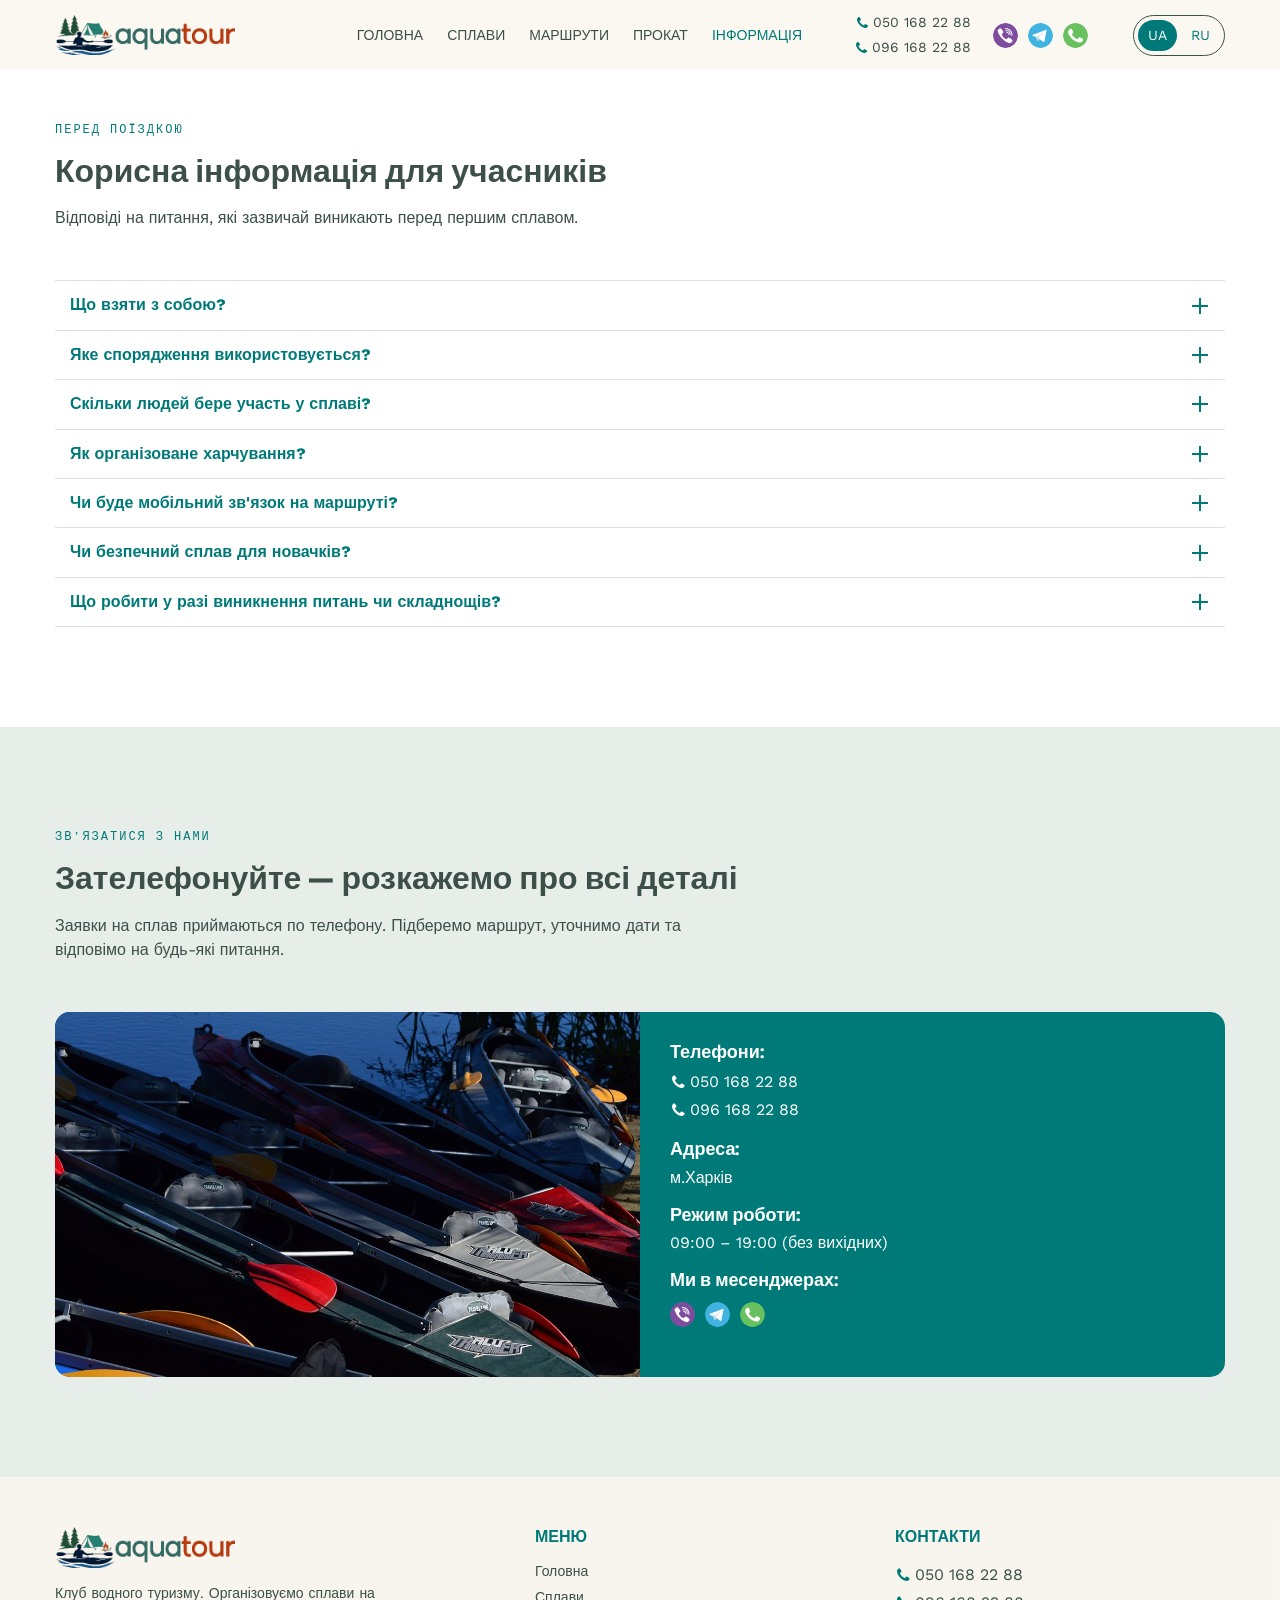
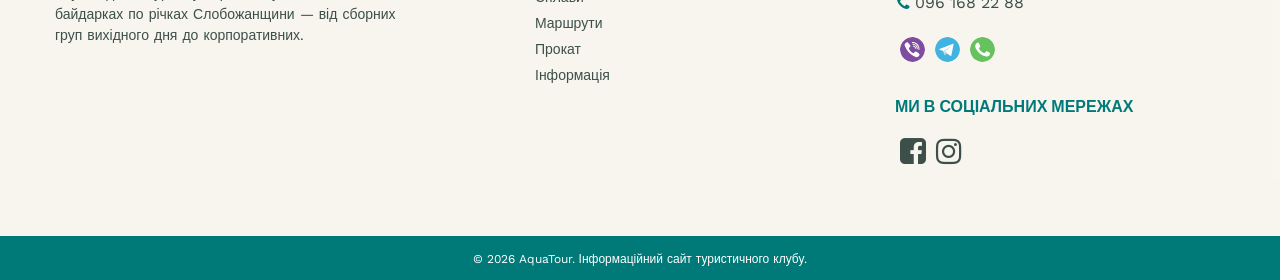
==== informatsiya.html @ 2858dada "update files, add new pages" ====
<!doctype html>
<html lang="uk">
  <head>
    <meta charset="UTF-8" />
    <meta name="viewport" content="width=device-width, initial-scale=1.0" />
    <title>Інформація</title>
  <link href="css/main.min.css" rel="stylesheet"></head>
  <body>
    <div class="wrapper">
      <header class="header">
        <div class="container">
          <div class="row">
            <strong class="logo">
              <a href="index.html">
                <img
                  src="images/logo.png"
                  width="200"
                  height="45"
                  alt="Aquatour"
                />
              </a>
            </strong>
            <button class="nav-opener" type="button"><span></span></button>
            <div class="drop">
              <nav class="nav">
                <ul class="menu">
                  <li><a href="index.html">Головна</a></li>
                  <li><a href="splavu.html">Сплави</a></li>
                  <li><a href="marshrytu.html">Маршрути</a></li>
                  <li><a href="prokat.html">Прокат</a></li>
                  <li class="active">
                    <a href="informatsiya.html">Інформація</a>
                  </li>
                </ul>
              </nav>
              <ul class="contacts-list">
                <li>
                  <i class="icon-phone"></i
                  ><a href="tel:+380501682288">050 168 22 88</a>
                </li>
                <li>
                  <i class="icon-phone"></i
                  ><a href="tel:+380961682288">096 168 22 88</a>
                </li>
              </ul>
              <ul class="messengers-list">
                <li>
                  <a href="#">
                    <img src="images/icon-viber.svg" alt="Viber" />
                  </a>
                </li>
                <li>
                  <a href="#"
                    ><img src="images/icon-telegram.svg" alt="Telegram"
                  /></a>
                </li>
                <li>
                  <a href="#"
                    ><img src="images/icon-whatsapp.svg" alt="Whatsapp"
                  /></a>
                </li>
              </ul>
              <ul class="languages-list">
                <li class="active"><a href="#">ua</a></li>
                <li><a href="#">ru</a></li>
              </ul>
            </div>
          </div>
        </div>
      </header>
      <main class="main">
        <section class="faq-section main-section bg-white">
          <div class="container">
            <div class="main-block">
              <strong class="subtitle">Перед поїздкою</strong>
              <h2>Корисна інформація для учасників</h2>
              <p>
                Відповіді на питання, які зазвичай виникають перед першим
                сплавом.
              </p>
            </div>
            <ul class="accordion">
              <li class="accordion-item">
                <button class="accordion-opener" type="button">
                  Що взяти з собою?
                  <i class="icon-plus"></i>
                </button>
                <div class="accordion-slide">
                  <div class="text-block">
                    <h3>Одяг та взуття</h3>
                    <ul>
                      <li>Купальник або плавки</li>
                      <li>Спортивні штани, светр, вітровка</li>
                      <li>Футболки, шорти</li>
                      <li>Сорочка з довгим рукавом</li>
                      <li>Нижня білизна, 3 пари шкарпеток</li>
                      <li>Головний убір з козирком</li>
                      <li>Взуття: сланці та кросівки (або закриті черевики)</li>
                      <li>Дощовик</li>
                    </ul>
                    <h3>Особисті речі</h3>
                    <ul>
                      <li>Ліхтарик</li>
                      <li>Ложка, тарілка, чашка</li>
                      <li>Засоби особистої гігієни</li>
                      <li>Туалетний папір</li>
                      <li>Крем від засмаги</li>
                      <li>Репелент від комарів і кліщів</li>
                      <li>Мобільний телефон</li>
                      <li>Документи</li>
                      <li>Сонцезахисні окуляри</li>
                      <li>Особиста аптечка</li>
                    </ul>
                  </div>
                </div>
              </li>
              <li class="accordion-item">
                <button class="accordion-opener" type="button">
                  Яке спорядження використовується?
                  <i class="icon-plus"></i>
                </button>
                <div class="accordion-slide">
                  <div class="text-block">
                    <h3>Для сплавів використовуються</h3>
                    <ul>
                      <li>2-місні та 3-місні байдарки <b>Neris</b></li>
                      <li>Наметове спорядження та спальники <b>Mousson</b></li>
                      <li>Гермомішки для захисту особистих речей від вологи</li>
                    </ul>
                    <p>
                      На старті кожен учасник отримує гермомішок для зберігання
                      документів, телефону та інших цінних речей.
                    </p>
                  </div>
                </div>
              </li>
              <li class="accordion-item">
                <button class="accordion-opener" type="button">
                  Скільки людей бере участь у сплаві?
                  <i class="icon-plus"></i>
                </button>
                <div class="accordion-slide">
                  <div class="text-block">
                    <ul>
                      <li><b>Збірні групи:</b> від 10 до 30 осіб</li>
                      <li>
                        <b>Індивідуальні групи:</b> від 10 осіб у будні дні
                      </li>
                      <li><b>Корпоративні сплави:</b>до 50 осіб</li>
                    </ul>
                  </div>
                </div>
              </li>
              <li class="accordion-item">
                <button class="accordion-opener" type="button">
                  Як організоване харчування?
                  <i class="icon-plus"></i>
                </button>
                <div class="accordion-slide">
                  <div class="text-block">
                    <p>
                      У походах готується повноцінне гаряче харчування на
                      вогнищі.
                    </p>
                    <h3>Сніданок</h3>
                    <ul>
                      <li>Каша з м'ясом</li>
                      <li>Хліб</li>
                      <li>Салат зі свіжих овочів</li>
                      <li>Чай</li>
                      <li>Солодощі</li>
                    </ul>
                    <h3>Обід</h3>
                    <ul>
                      <li>Борщ або суп</li>
                      <li>Хліб</li>
                      <li>Чай</li>
                      <li>Солодощі</li>
                    </ul>
                    <h3>Вечеря</h3>
                    <ul>
                      <li>Каша з м'ясом</li>
                      <li>Хліб</li>
                      <li>Салат зі свіжих овочів</li>
                      <li>Чай</li>
                      <li>Солодощі</li>
                    </ul>
                    <p>
                      Для вегетаріанців меню коригується індивідуально. Просимо
                      повідомляти про це завчасно.
                    </p>
                  </div>
                </div>
              </li>
              <li class="accordion-item">
                <button class="accordion-opener" type="button">
                  Чи буде мобільний зв'язок на маршруті?
                  <i class="icon-plus"></i>
                </button>
                <div class="accordion-slide">
                  <div class="text-block">
                    <p>
                      На окремих ділянках маршруту мобільний зв'язок може бути
                      відсутній.
                    </p>
                    <h3>Рекомендуємо:</h3>
                    <ul>
                      <li>Не брати в байдарку незахищені від води телефони.</li>
                      <li>Зберігати електроніку в гермомішках.</li>
                      <li>
                        Попередити рідних про можливі перебої зі зв'язком.
                      </li>
                    </ul>
                  </div>
                </div>
              </li>
              <li class="accordion-item">
                <button class="accordion-opener" type="button">
                  Чи безпечний сплав для новачків?
                  <i class="icon-plus"></i>
                </button>
                <div class="accordion-slide">
                  <div class="text-block">
                    <ul>
                      <li>
                        Більшість маршрутів підходять для людей без досвіду
                      </li>
                      <li>Перед стартом проводиться інструктаж</li>
                      <li>Усі учасники забезпечуються рятувальними жилетами</li>
                      <li>Групу супроводжує досвідчений інструктор</li>
                    </ul>
                  </div>
                </div>
              </li>
              <li class="accordion-item">
                <button class="accordion-opener" type="button">
                  Що робити у разі виникнення питань чи складнощів?
                  <i class="icon-plus"></i>
                </button>
                <div class="accordion-slide">
                  <div class="text-block">
                    <p>
                      Для оперативного вирішення будь-яких організаційних або
                      технічних питань під час сплаву звертайтеся до інструктора
                      групи.
                    </p>
                    <h3>Інструктор допоможе:</h3>
                    <ul>
                      <li>з розміщенням у байдарці</li>
                      <li>зі спорядженням</li>
                      <li>з організацією табору</li>
                      <li>у разі непередбачених ситуацій на маршруті</li>
                    </ul>
                  </div>
                </div>
              </li>
            </ul>
          </div>
        </section>
        <section class="contact-section section">
          <div class="container">
            <div class="main-block">
              <strong class="subtitle">Зв'язатися з нами</strong>
              <h2>Зателефонуйте — розкажемо про всі деталі</h2>
              <p>
                Заявки на сплав приймаються по телефону. Підберемо маршрут,
                уточнимо дати та відповімо на будь-які питання.
              </p>
            </div>
            <div class="contact-block">
              <div class="bg-block">
                <img
                  class="bg-img"
                  src="images/bg-img-03.jpg"
                  alt="image description"
                />
              </div>
              <div class="text-block">
                <ul class="info-list">
                  <li>
                    <strong class="h4">Телефони:</strong>
                    <ul class="contacts-list">
                      <li>
                        <i class="icon-phone"></i
                        ><a href="tel:+380501682288">050 168 22 88</a>
                      </li>
                      <li>
                        <i class="icon-phone"></i
                        ><a href="tel:+380961682288">096 168 22 88</a>
                      </li>
                    </ul>
                  </li>
                  <li>
                    <strong class="h4">Адреса:</strong>
                    <address>м.Харків</address>
                  </li>
                  <li>
                    <strong class="h4">Режим роботи:</strong>
                    <span>09:00 – 19:00 (без вихідних)</span>
                  </li>
                  <li>
                    <strong class="h4">Ми в месенджерах:</strong>
                    <ul class="messengers-list">
                      <li>
                        <a href="#">
                          <img src="images/icon-viber.svg" alt="Viber" />
                        </a>
                      </li>
                      <li>
                        <a href="#"
                          ><img src="images/icon-telegram.svg" alt="Telegram"
                        /></a>
                      </li>
                      <li>
                        <a href="#"
                          ><img src="images/icon-whatsapp.svg" alt="Whatsapp"
                        /></a>
                      </li>
                    </ul>
                  </li>
                </ul>
              </div>
            </div>
          </div>
        </section>
      </main>
      <footer class="footer">
        <div class="footer-top">
          <div class="container">
            <div class="row">
              <div class="col col-md-40">
                <strong class="logo">
                  <a href="#">
                    <img src="images/logo.png" alt="image description" />
                  </a>
                </strong>
                <div class="text-block">
                  <p>
                    Клуб водного туризму. Організовуємо сплави на байдарках по
                    річках Слобожанщини — від сборних груп вихідного дня до
                    корпоративних.
                  </p>
                </div>
              </div>
              <div class="col col-md-30">
                <strong class="h5">Меню</strong>
                <nav class="nav">
                  <ul class="menu">
                    <li><a href="index.html">Головна</a></li>
                    <li><a href="splavu.html">Сплави</a></li>
                    <li><a href="marshrytu.html">Маршрути</a></li>
                    <li><a href="prokat.html">Прокат</a></li>
                    <li><a href="informatsiya.html">Інформація</a></li>
                  </ul>
                </nav>
              </div>
              <div class="col col-md-30">
                <strong class="h5">Контакти</strong>
                <ul class="contacts-list">
                  <li>
                    <i class="icon-phone"></i
                    ><a href="tel:+380501682288">050 168 22 88</a>
                  </li>
                  <li>
                    <i class="icon-phone"></i
                    ><a href="tel:+380961682288">096 168 22 88</a>
                  </li>
                </ul>
                <ul class="messengers-list">
                  <li>
                    <a href="#">
                      <img src="images/icon-viber.svg" alt="Viber" />
                    </a>
                  </li>
                  <li>
                    <a href="#"
                      ><img src="images/icon-telegram.svg" alt="Telegram"
                    /></a>
                  </li>
                  <li>
                    <a href="#"
                      ><img src="images/icon-whatsapp.svg" alt="Whatsapp"
                    /></a>
                  </li>
                </ul>
                <strong class="h5"> Ми в соціальних мережах </strong>
                <ul class="social-networks">
                  <li>
                    <a href="#"><i class="icon-facebook"></i></a>
                  </li>
                  <li>
                    <a href="#"><i class="icon-instagram"></i></a>
                  </li>
                </ul>
              </div>
            </div>
          </div>
        </div>
        <div class="footer-bottom">
          <div class="container">
            <span class="copyright"
              >&copy; 2026 AquaTour. Інформаційний сайт туристичного
              клубу.</span
            >
          </div>
        </div>
      </footer>
    </div>
  <script defer src="js/main.js"></script></body>
</html>
---- css/main.min.css ----
:root{--color-black:#000;--color-white:#fff;--color-gray:#a5a2a2;--color-dark-green:#3c4f49;--color-green:#007a79;--color-light-green:#e7eeea;--color-yellow:#e8a020;--color-orange:#d9622b;--line:rgba(92,122,107,.22);--work-sans-font-family:"Work Sans",sans-serif;--bricolage-font-family:"Bricolage Grotesque",sans-serif;--space-mono-font-family:"Space Mono",monospace;--base-font-family:var(--work-sans-font-family);--base-font-size:16px;--base-line-height:1.5;--base-font-weight:400;--base-margin-bottom:15px;--container-max-width:1200px;--container-padding:0 15px;--heading-font-family:var(--bricolage-font-family);--heading-line-height:1.2;--heading-font-weight:700;--h1-font-size:30px;--h2-font-size:28px;--h3-font-size:22px;--h4-font-size:18px;--h5-font-size:16px;--h6-font-size:14px;--link-color:var(--color-green);--link-hover-color:var(--color-dark-green);--link-text-decoration:none;--btn-font-family:var(--base-font-family);--btn-font-size:16px;--btn-font-weight:500;--btn-line-height:var(--base-line-height);--btn-padding:10px 25px;--btn-color:var(--color-white);--btn-background:var(--color-green);--btn-border:1px solid var(--color-green);--btn-border-radius:25px;--btn-hover-background:var(--color-dark-green);--btn-hover-border-color:var(--color-dark-green);--input-height:46px;--input-color:var(--color-black);--input-placeholder-color:var(--color-gray);--input-padding:10px 15px;--input-border-color:var(--color-black);--input-hover-border-color:var(--color-green);--base-transition-duration:0.3s;--base-transition-timing-function:ease-in-out}/*! normalize.css v8.0.1 | MIT License | github.com/necolas/normalize.css */html{line-height:1.15;-webkit-text-size-adjust:100%}body{margin:0}main{display:block}h1{font-size:2em;margin:.67em 0}hr{box-sizing:content-box;height:0;overflow:visible}pre{font-family:monospace,monospace;font-size:1em}a{background-color:transparent}abbr[title]{border-bottom:none;text-decoration:underline;-webkit-text-decoration:underline dotted;text-decoration:underline dotted}b,strong{font-weight:bolder}code,kbd,samp{font-family:monospace,monospace;font-size:1em}small{font-size:80%}sub,sup{font-size:75%;line-height:0;position:relative;vertical-align:baseline}sub{bottom:-.25em}sup{top:-.5em}img{border-style:none}button,input,optgroup,select,textarea{font-family:inherit;font-size:100%;line-height:1.15;margin:0}button,input{overflow:visible}button,select{text-transform:none}[type=button],[type=reset],[type=submit],button{-webkit-appearance:button}[type=button]::-moz-focus-inner,[type=reset]::-moz-focus-inner,[type=submit]::-moz-focus-inner,button::-moz-focus-inner{border-style:none;padding:0}[type=button]:-moz-focusring,[type=reset]:-moz-focusring,[type=submit]:-moz-focusring,button:-moz-focusring{outline:1px dotted ButtonText}fieldset{padding:.35em .75em .625em}legend{box-sizing:border-box;color:inherit;display:table;max-width:100%;padding:0;white-space:normal}progress{vertical-align:baseline}textarea{overflow:auto}[type=checkbox],[type=radio]{box-sizing:border-box;padding:0}[type=number]::-webkit-inner-spin-button,[type=number]::-webkit-outer-spin-button{height:auto}[type=search]{-webkit-appearance:textfield;outline-offset:-2px}[type=search]::-webkit-search-decoration{-webkit-appearance:none}::-webkit-file-upload-button{-webkit-appearance:button;font:inherit}details{display:block}summary{display:list-item}[hidden],template{display:none}@font-face{font-display:block;font-family:icomoon;font-style:normal;font-weight:400;src:url(../fonts/icomoon.woff) format("woff")}[class*=" icon-"],[class^=icon-]{font-family:icomoon!important;speak:never;font-style:normal;font-variant:normal;font-weight:400;line-height:1;text-transform:none;-webkit-font-smoothing:antialiased;-moz-osx-font-smoothing:grayscale}.icon-check:before{content:""}.icon-arrow-right:before{content:""}.icon-arrow-left:before{content:""}.icon-case:before{content:""}.icon-phone:before{content:""}.icon-bus:before{content:""}.icon-calendar:before{content:""}.icon-tent:before{content:""}.icon-person:before{content:""}.icon-cup:before{content:""}.icon-time:before{content:""}.icon-wave:before{content:""}.icon-users:before{content:""}.icon-compass:before{content:""}.icon-facebook:before{content:""}.icon-instagram:before{content:""}.icon-card:before{content:""}[data-aos][data-aos][data-aos-duration="50"],body[data-aos-duration="50"] [data-aos]{transition-duration:50ms}[data-aos][data-aos][data-aos-delay="50"],body[data-aos-delay="50"] [data-aos]{transition-delay:0s}[data-aos][data-aos][data-aos-delay="50"].aos-animate,body[data-aos-delay="50"] [data-aos].aos-animate{transition-delay:50ms}[data-aos][data-aos][data-aos-duration="100"],body[data-aos-duration="100"] [data-aos]{transition-duration:.1s}[data-aos][data-aos][data-aos-delay="100"],body[data-aos-delay="100"] [data-aos]{transition-delay:0s}[data-aos][data-aos][data-aos-delay="100"].aos-animate,body[data-aos-delay="100"] [data-aos].aos-animate{transition-delay:.1s}[data-aos][data-aos][data-aos-duration="150"],body[data-aos-duration="150"] [data-aos]{transition-duration:.15s}[data-aos][data-aos][data-aos-delay="150"],body[data-aos-delay="150"] [data-aos]{transition-delay:0s}[data-aos][data-aos][data-aos-delay="150"].aos-animate,body[data-aos-delay="150"] [data-aos].aos-animate{transition-delay:.15s}[data-aos][data-aos][data-aos-duration="200"],body[data-aos-duration="200"] [data-aos]{transition-duration:.2s}[data-aos][data-aos][data-aos-delay="200"],body[data-aos-delay="200"] [data-aos]{transition-delay:0s}[data-aos][data-aos][data-aos-delay="200"].aos-animate,body[data-aos-delay="200"] [data-aos].aos-animate{transition-delay:.2s}[data-aos][data-aos][data-aos-duration="250"],body[data-aos-duration="250"] [data-aos]{transition-duration:.25s}[data-aos][data-aos][data-aos-delay="250"],body[data-aos-delay="250"] [data-aos]{transition-delay:0s}[data-aos][data-aos][data-aos-delay="250"].aos-animate,body[data-aos-delay="250"] [data-aos].aos-animate{transition-delay:.25s}[data-aos][data-aos][data-aos-duration="300"],body[data-aos-duration="300"] [data-aos]{transition-duration:.3s}[data-aos][data-aos][data-aos-delay="300"],body[data-aos-delay="300"] [data-aos]{transition-delay:0s}[data-aos][data-aos][data-aos-delay="300"].aos-animate,body[data-aos-delay="300"] [data-aos].aos-animate{transition-delay:.3s}[data-aos][data-aos][data-aos-duration="350"],body[data-aos-duration="350"] [data-aos]{transition-duration:.35s}[data-aos][data-aos][data-aos-delay="350"],body[data-aos-delay="350"] [data-aos]{transition-delay:0s}[data-aos][data-aos][data-aos-delay="350"].aos-animate,body[data-aos-delay="350"] [data-aos].aos-animate{transition-delay:.35s}[data-aos][data-aos][data-aos-duration="400"],body[data-aos-duration="400"] [data-aos]{transition-duration:.4s}[data-aos][data-aos][data-aos-delay="400"],body[data-aos-delay="400"] [data-aos]{transition-delay:0s}[data-aos][data-aos][data-aos-delay="400"].aos-animate,body[data-aos-delay="400"] [data-aos].aos-animate{transition-delay:.4s}[data-aos][data-aos][data-aos-duration="450"],body[data-aos-duration="450"] [data-aos]{transition-duration:.45s}[data-aos][data-aos][data-aos-delay="450"],body[data-aos-delay="450"] [data-aos]{transition-delay:0s}[data-aos][data-aos][data-aos-delay="450"].aos-animate,body[data-aos-delay="450"] [data-aos].aos-animate{transition-delay:.45s}[data-aos][data-aos][data-aos-duration="500"],body[data-aos-duration="500"] [data-aos]{transition-duration:.5s}[data-aos][data-aos][data-aos-delay="500"],body[data-aos-delay="500"] [data-aos]{transition-delay:0s}[data-aos][data-aos][data-aos-delay="500"].aos-animate,body[data-aos-delay="500"] [data-aos].aos-animate{transition-delay:.5s}[data-aos][data-aos][data-aos-duration="550"],body[data-aos-duration="550"] [data-aos]{transition-duration:.55s}[data-aos][data-aos][data-aos-delay="550"],body[data-aos-delay="550"] [data-aos]{transition-delay:0s}[data-aos][data-aos][data-aos-delay="550"].aos-animate,body[data-aos-delay="550"] [data-aos].aos-animate{transition-delay:.55s}[data-aos][data-aos][data-aos-duration="600"],body[data-aos-duration="600"] [data-aos]{transition-duration:.6s}[data-aos][data-aos][data-aos-delay="600"],body[data-aos-delay="600"] [data-aos]{transition-delay:0s}[data-aos][data-aos][data-aos-delay="600"].aos-animate,body[data-aos-delay="600"] [data-aos].aos-animate{transition-delay:.6s}[data-aos][data-aos][data-aos-duration="650"],body[data-aos-duration="650"] [data-aos]{transition-duration:.65s}[data-aos][data-aos][data-aos-delay="650"],body[data-aos-delay="650"] [data-aos]{transition-delay:0s}[data-aos][data-aos][data-aos-delay="650"].aos-animate,body[data-aos-delay="650"] [data-aos].aos-animate{transition-delay:.65s}[data-aos][data-aos][data-aos-duration="700"],body[data-aos-duration="700"] [data-aos]{transition-duration:.7s}[data-aos][data-aos][data-aos-delay="700"],body[data-aos-delay="700"] [data-aos]{transition-delay:0s}[data-aos][data-aos][data-aos-delay="700"].aos-animate,body[data-aos-delay="700"] [data-aos].aos-animate{transition-delay:.7s}[data-aos][data-aos][data-aos-duration="750"],body[data-aos-duration="750"] [data-aos]{transition-duration:.75s}[data-aos][data-aos][data-aos-delay="750"],body[data-aos-delay="750"] [data-aos]{transition-delay:0s}[data-aos][data-aos][data-aos-delay="750"].aos-animate,body[data-aos-delay="750"] [data-aos].aos-animate{transition-delay:.75s}[data-aos][data-aos][data-aos-duration="800"],body[data-aos-duration="800"] [data-aos]{transition-duration:.8s}[data-aos][data-aos][data-aos-delay="800"],body[data-aos-delay="800"] [data-aos]{transition-delay:0s}[data-aos][data-aos][data-aos-delay="800"].aos-animate,body[data-aos-delay="800"] [data-aos].aos-animate{transition-delay:.8s}[data-aos][data-aos][data-aos-duration="850"],body[data-aos-duration="850"] [data-aos]{transition-duration:.85s}[data-aos][data-aos][data-aos-delay="850"],body[data-aos-delay="850"] [data-aos]{transition-delay:0s}[data-aos][data-aos][data-aos-delay="850"].aos-animate,body[data-aos-delay="850"] [data-aos].aos-animate{transition-delay:.85s}[data-aos][data-aos][data-aos-duration="900"],body[data-aos-duration="900"] [data-aos]{transition-duration:.9s}[data-aos][data-aos][data-aos-delay="900"],body[data-aos-delay="900"] [data-aos]{transition-delay:0s}[data-aos][data-aos][data-aos-delay="900"].aos-animate,body[data-aos-delay="900"] [data-aos].aos-animate{transition-delay:.9s}[data-aos][data-aos][data-aos-duration="950"],body[data-aos-duration="950"] [data-aos]{transition-duration:.95s}[data-aos][data-aos][data-aos-delay="950"],body[data-aos-delay="950"] [data-aos]{transition-delay:0s}[data-aos][data-aos][data-aos-delay="950"].aos-animate,body[data-aos-delay="950"] [data-aos].aos-animate{transition-delay:.95s}[data-aos][data-aos][data-aos-duration="1000"],body[data-aos-duration="1000"] [data-aos]{transition-duration:1s}[data-aos][data-aos][data-aos-delay="1000"],body[data-aos-delay="1000"] [data-aos]{transition-delay:0s}[data-aos][data-aos][data-aos-delay="1000"].aos-animate,body[data-aos-delay="1000"] [data-aos].aos-animate{transition-delay:1s}[data-aos][data-aos][data-aos-duration="1050"],body[data-aos-duration="1050"] [data-aos]{transition-duration:1.05s}[data-aos][data-aos][data-aos-delay="1050"],body[data-aos-delay="1050"] [data-aos]{transition-delay:0s}[data-aos][data-aos][data-aos-delay="1050"].aos-animate,body[data-aos-delay="1050"] [data-aos].aos-animate{transition-delay:1.05s}[data-aos][data-aos][data-aos-duration="1100"],body[data-aos-duration="1100"] [data-aos]{transition-duration:1.1s}[data-aos][data-aos][data-aos-delay="1100"],body[data-aos-delay="1100"] [data-aos]{transition-delay:0s}[data-aos][data-aos][data-aos-delay="1100"].aos-animate,body[data-aos-delay="1100"] [data-aos].aos-animate{transition-delay:1.1s}[data-aos][data-aos][data-aos-duration="1150"],body[data-aos-duration="1150"] [data-aos]{transition-duration:1.15s}[data-aos][data-aos][data-aos-delay="1150"],body[data-aos-delay="1150"] [data-aos]{transition-delay:0s}[data-aos][data-aos][data-aos-delay="1150"].aos-animate,body[data-aos-delay="1150"] [data-aos].aos-animate{transition-delay:1.15s}[data-aos][data-aos][data-aos-duration="1200"],body[data-aos-duration="1200"] [data-aos]{transition-duration:1.2s}[data-aos][data-aos][data-aos-delay="1200"],body[data-aos-delay="1200"] [data-aos]{transition-delay:0s}[data-aos][data-aos][data-aos-delay="1200"].aos-animate,body[data-aos-delay="1200"] [data-aos].aos-animate{transition-delay:1.2s}[data-aos][data-aos][data-aos-duration="1250"],body[data-aos-duration="1250"] [data-aos]{transition-duration:1.25s}[data-aos][data-aos][data-aos-delay="1250"],body[data-aos-delay="1250"] [data-aos]{transition-delay:0s}[data-aos][data-aos][data-aos-delay="1250"].aos-animate,body[data-aos-delay="1250"] [data-aos].aos-animate{transition-delay:1.25s}[data-aos][data-aos][data-aos-duration="1300"],body[data-aos-duration="1300"] [data-aos]{transition-duration:1.3s}[data-aos][data-aos][data-aos-delay="1300"],body[data-aos-delay="1300"] [data-aos]{transition-delay:0s}[data-aos][data-aos][data-aos-delay="1300"].aos-animate,body[data-aos-delay="1300"] [data-aos].aos-animate{transition-delay:1.3s}[data-aos][data-aos][data-aos-duration="1350"],body[data-aos-duration="1350"] [data-aos]{transition-duration:1.35s}[data-aos][data-aos][data-aos-delay="1350"],body[data-aos-delay="1350"] [data-aos]{transition-delay:0s}[data-aos][data-aos][data-aos-delay="1350"].aos-animate,body[data-aos-delay="1350"] [data-aos].aos-animate{transition-delay:1.35s}[data-aos][data-aos][data-aos-duration="1400"],body[data-aos-duration="1400"] [data-aos]{transition-duration:1.4s}[data-aos][data-aos][data-aos-delay="1400"],body[data-aos-delay="1400"] [data-aos]{transition-delay:0s}[data-aos][data-aos][data-aos-delay="1400"].aos-animate,body[data-aos-delay="1400"] [data-aos].aos-animate{transition-delay:1.4s}[data-aos][data-aos][data-aos-duration="1450"],body[data-aos-duration="1450"] [data-aos]{transition-duration:1.45s}[data-aos][data-aos][data-aos-delay="1450"],body[data-aos-delay="1450"] [data-aos]{transition-delay:0s}[data-aos][data-aos][data-aos-delay="1450"].aos-animate,body[data-aos-delay="1450"] [data-aos].aos-animate{transition-delay:1.45s}[data-aos][data-aos][data-aos-duration="1500"],body[data-aos-duration="1500"] [data-aos]{transition-duration:1.5s}[data-aos][data-aos][data-aos-delay="1500"],body[data-aos-delay="1500"] [data-aos]{transition-delay:0s}[data-aos][data-aos][data-aos-delay="1500"].aos-animate,body[data-aos-delay="1500"] [data-aos].aos-animate{transition-delay:1.5s}[data-aos][data-aos][data-aos-duration="1550"],body[data-aos-duration="1550"] [data-aos]{transition-duration:1.55s}[data-aos][data-aos][data-aos-delay="1550"],body[data-aos-delay="1550"] [data-aos]{transition-delay:0s}[data-aos][data-aos][data-aos-delay="1550"].aos-animate,body[data-aos-delay="1550"] [data-aos].aos-animate{transition-delay:1.55s}[data-aos][data-aos][data-aos-duration="1600"],body[data-aos-duration="1600"] [data-aos]{transition-duration:1.6s}[data-aos][data-aos][data-aos-delay="1600"],body[data-aos-delay="1600"] [data-aos]{transition-delay:0s}[data-aos][data-aos][data-aos-delay="1600"].aos-animate,body[data-aos-delay="1600"] [data-aos].aos-animate{transition-delay:1.6s}[data-aos][data-aos][data-aos-duration="1650"],body[data-aos-duration="1650"] [data-aos]{transition-duration:1.65s}[data-aos][data-aos][data-aos-delay="1650"],body[data-aos-delay="1650"] [data-aos]{transition-delay:0s}[data-aos][data-aos][data-aos-delay="1650"].aos-animate,body[data-aos-delay="1650"] [data-aos].aos-animate{transition-delay:1.65s}[data-aos][data-aos][data-aos-duration="1700"],body[data-aos-duration="1700"] [data-aos]{transition-duration:1.7s}[data-aos][data-aos][data-aos-delay="1700"],body[data-aos-delay="1700"] [data-aos]{transition-delay:0s}[data-aos][data-aos][data-aos-delay="1700"].aos-animate,body[data-aos-delay="1700"] [data-aos].aos-animate{transition-delay:1.7s}[data-aos][data-aos][data-aos-duration="1750"],body[data-aos-duration="1750"] [data-aos]{transition-duration:1.75s}[data-aos][data-aos][data-aos-delay="1750"],body[data-aos-delay="1750"] [data-aos]{transition-delay:0s}[data-aos][data-aos][data-aos-delay="1750"].aos-animate,body[data-aos-delay="1750"] [data-aos].aos-animate{transition-delay:1.75s}[data-aos][data-aos][data-aos-duration="1800"],body[data-aos-duration="1800"] [data-aos]{transition-duration:1.8s}[data-aos][data-aos][data-aos-delay="1800"],body[data-aos-delay="1800"] [data-aos]{transition-delay:0s}[data-aos][data-aos][data-aos-delay="1800"].aos-animate,body[data-aos-delay="1800"] [data-aos].aos-animate{transition-delay:1.8s}[data-aos][data-aos][data-aos-duration="1850"],body[data-aos-duration="1850"] [data-aos]{transition-duration:1.85s}[data-aos][data-aos][data-aos-delay="1850"],body[data-aos-delay="1850"] [data-aos]{transition-delay:0s}[data-aos][data-aos][data-aos-delay="1850"].aos-animate,body[data-aos-delay="1850"] [data-aos].aos-animate{transition-delay:1.85s}[data-aos][data-aos][data-aos-duration="1900"],body[data-aos-duration="1900"] [data-aos]{transition-duration:1.9s}[data-aos][data-aos][data-aos-delay="1900"],body[data-aos-delay="1900"] [data-aos]{transition-delay:0s}[data-aos][data-aos][data-aos-delay="1900"].aos-animate,body[data-aos-delay="1900"] [data-aos].aos-animate{transition-delay:1.9s}[data-aos][data-aos][data-aos-duration="1950"],body[data-aos-duration="1950"] [data-aos]{transition-duration:1.95s}[data-aos][data-aos][data-aos-delay="1950"],body[data-aos-delay="1950"] [data-aos]{transition-delay:0s}[data-aos][data-aos][data-aos-delay="1950"].aos-animate,body[data-aos-delay="1950"] [data-aos].aos-animate{transition-delay:1.95s}[data-aos][data-aos][data-aos-duration="2000"],body[data-aos-duration="2000"] [data-aos]{transition-duration:2s}[data-aos][data-aos][data-aos-delay="2000"],body[data-aos-delay="2000"] [data-aos]{transition-delay:0s}[data-aos][data-aos][data-aos-delay="2000"].aos-animate,body[data-aos-delay="2000"] [data-aos].aos-animate{transition-delay:2s}[data-aos][data-aos][data-aos-duration="2050"],body[data-aos-duration="2050"] [data-aos]{transition-duration:2.05s}[data-aos][data-aos][data-aos-delay="2050"],body[data-aos-delay="2050"] [data-aos]{transition-delay:0s}[data-aos][data-aos][data-aos-delay="2050"].aos-animate,body[data-aos-delay="2050"] [data-aos].aos-animate{transition-delay:2.05s}[data-aos][data-aos][data-aos-duration="2100"],body[data-aos-duration="2100"] [data-aos]{transition-duration:2.1s}[data-aos][data-aos][data-aos-delay="2100"],body[data-aos-delay="2100"] [data-aos]{transition-delay:0s}[data-aos][data-aos][data-aos-delay="2100"].aos-animate,body[data-aos-delay="2100"] [data-aos].aos-animate{transition-delay:2.1s}[data-aos][data-aos][data-aos-duration="2150"],body[data-aos-duration="2150"] [data-aos]{transition-duration:2.15s}[data-aos][data-aos][data-aos-delay="2150"],body[data-aos-delay="2150"] [data-aos]{transition-delay:0s}[data-aos][data-aos][data-aos-delay="2150"].aos-animate,body[data-aos-delay="2150"] [data-aos].aos-animate{transition-delay:2.15s}[data-aos][data-aos][data-aos-duration="2200"],body[data-aos-duration="2200"] [data-aos]{transition-duration:2.2s}[data-aos][data-aos][data-aos-delay="2200"],body[data-aos-delay="2200"] [data-aos]{transition-delay:0s}[data-aos][data-aos][data-aos-delay="2200"].aos-animate,body[data-aos-delay="2200"] [data-aos].aos-animate{transition-delay:2.2s}[data-aos][data-aos][data-aos-duration="2250"],body[data-aos-duration="2250"] [data-aos]{transition-duration:2.25s}[data-aos][data-aos][data-aos-delay="2250"],body[data-aos-delay="2250"] [data-aos]{transition-delay:0s}[data-aos][data-aos][data-aos-delay="2250"].aos-animate,body[data-aos-delay="2250"] [data-aos].aos-animate{transition-delay:2.25s}[data-aos][data-aos][data-aos-duration="2300"],body[data-aos-duration="2300"] [data-aos]{transition-duration:2.3s}[data-aos][data-aos][data-aos-delay="2300"],body[data-aos-delay="2300"] [data-aos]{transition-delay:0s}[data-aos][data-aos][data-aos-delay="2300"].aos-animate,body[data-aos-delay="2300"] [data-aos].aos-animate{transition-delay:2.3s}[data-aos][data-aos][data-aos-duration="2350"],body[data-aos-duration="2350"] [data-aos]{transition-duration:2.35s}[data-aos][data-aos][data-aos-delay="2350"],body[data-aos-delay="2350"] [data-aos]{transition-delay:0s}[data-aos][data-aos][data-aos-delay="2350"].aos-animate,body[data-aos-delay="2350"] [data-aos].aos-animate{transition-delay:2.35s}[data-aos][data-aos][data-aos-duration="2400"],body[data-aos-duration="2400"] [data-aos]{transition-duration:2.4s}[data-aos][data-aos][data-aos-delay="2400"],body[data-aos-delay="2400"] [data-aos]{transition-delay:0s}[data-aos][data-aos][data-aos-delay="2400"].aos-animate,body[data-aos-delay="2400"] [data-aos].aos-animate{transition-delay:2.4s}[data-aos][data-aos][data-aos-duration="2450"],body[data-aos-duration="2450"] [data-aos]{transition-duration:2.45s}[data-aos][data-aos][data-aos-delay="2450"],body[data-aos-delay="2450"] [data-aos]{transition-delay:0s}[data-aos][data-aos][data-aos-delay="2450"].aos-animate,body[data-aos-delay="2450"] [data-aos].aos-animate{transition-delay:2.45s}[data-aos][data-aos][data-aos-duration="2500"],body[data-aos-duration="2500"] [data-aos]{transition-duration:2.5s}[data-aos][data-aos][data-aos-delay="2500"],body[data-aos-delay="2500"] [data-aos]{transition-delay:0s}[data-aos][data-aos][data-aos-delay="2500"].aos-animate,body[data-aos-delay="2500"] [data-aos].aos-animate{transition-delay:2.5s}[data-aos][data-aos][data-aos-duration="2550"],body[data-aos-duration="2550"] [data-aos]{transition-duration:2.55s}[data-aos][data-aos][data-aos-delay="2550"],body[data-aos-delay="2550"] [data-aos]{transition-delay:0s}[data-aos][data-aos][data-aos-delay="2550"].aos-animate,body[data-aos-delay="2550"] [data-aos].aos-animate{transition-delay:2.55s}[data-aos][data-aos][data-aos-duration="2600"],body[data-aos-duration="2600"] [data-aos]{transition-duration:2.6s}[data-aos][data-aos][data-aos-delay="2600"],body[data-aos-delay="2600"] [data-aos]{transition-delay:0s}[data-aos][data-aos][data-aos-delay="2600"].aos-animate,body[data-aos-delay="2600"] [data-aos].aos-animate{transition-delay:2.6s}[data-aos][data-aos][data-aos-duration="2650"],body[data-aos-duration="2650"] [data-aos]{transition-duration:2.65s}[data-aos][data-aos][data-aos-delay="2650"],body[data-aos-delay="2650"] [data-aos]{transition-delay:0s}[data-aos][data-aos][data-aos-delay="2650"].aos-animate,body[data-aos-delay="2650"] [data-aos].aos-animate{transition-delay:2.65s}[data-aos][data-aos][data-aos-duration="2700"],body[data-aos-duration="2700"] [data-aos]{transition-duration:2.7s}[data-aos][data-aos][data-aos-delay="2700"],body[data-aos-delay="2700"] [data-aos]{transition-delay:0s}[data-aos][data-aos][data-aos-delay="2700"].aos-animate,body[data-aos-delay="2700"] [data-aos].aos-animate{transition-delay:2.7s}[data-aos][data-aos][data-aos-duration="2750"],body[data-aos-duration="2750"] [data-aos]{transition-duration:2.75s}[data-aos][data-aos][data-aos-delay="2750"],body[data-aos-delay="2750"] [data-aos]{transition-delay:0s}[data-aos][data-aos][data-aos-delay="2750"].aos-animate,body[data-aos-delay="2750"] [data-aos].aos-animate{transition-delay:2.75s}[data-aos][data-aos][data-aos-duration="2800"],body[data-aos-duration="2800"] [data-aos]{transition-duration:2.8s}[data-aos][data-aos][data-aos-delay="2800"],body[data-aos-delay="2800"] [data-aos]{transition-delay:0s}[data-aos][data-aos][data-aos-delay="2800"].aos-animate,body[data-aos-delay="2800"] [data-aos].aos-animate{transition-delay:2.8s}[data-aos][data-aos][data-aos-duration="2850"],body[data-aos-duration="2850"] [data-aos]{transition-duration:2.85s}[data-aos][data-aos][data-aos-delay="2850"],body[data-aos-delay="2850"] [data-aos]{transition-delay:0s}[data-aos][data-aos][data-aos-delay="2850"].aos-animate,body[data-aos-delay="2850"] [data-aos].aos-animate{transition-delay:2.85s}[data-aos][data-aos][data-aos-duration="2900"],body[data-aos-duration="2900"] [data-aos]{transition-duration:2.9s}[data-aos][data-aos][data-aos-delay="2900"],body[data-aos-delay="2900"] [data-aos]{transition-delay:0s}[data-aos][data-aos][data-aos-delay="2900"].aos-animate,body[data-aos-delay="2900"] [data-aos].aos-animate{transition-delay:2.9s}[data-aos][data-aos][data-aos-duration="2950"],body[data-aos-duration="2950"] [data-aos]{transition-duration:2.95s}[data-aos][data-aos][data-aos-delay="2950"],body[data-aos-delay="2950"] [data-aos]{transition-delay:0s}[data-aos][data-aos][data-aos-delay="2950"].aos-animate,body[data-aos-delay="2950"] [data-aos].aos-animate{transition-delay:2.95s}[data-aos][data-aos][data-aos-duration="3000"],body[data-aos-duration="3000"] [data-aos]{transition-duration:3s}[data-aos][data-aos][data-aos-delay="3000"],body[data-aos-delay="3000"] [data-aos]{transition-delay:0s}[data-aos][data-aos][data-aos-delay="3000"].aos-animate,body[data-aos-delay="3000"] [data-aos].aos-animate{transition-delay:3s}[data-aos]{pointer-events:none}[data-aos].aos-animate{pointer-events:auto}[data-aos][data-aos][data-aos-easing=linear],body[data-aos-easing=linear] [data-aos]{transition-timing-function:cubic-bezier(.25,.25,.75,.75)}[data-aos][data-aos][data-aos-easing=ease],body[data-aos-easing=ease] [data-aos]{transition-timing-function:ease}[data-aos][data-aos][data-aos-easing=ease-in],body[data-aos-easing=ease-in] [data-aos]{transition-timing-function:ease-in}[data-aos][data-aos][data-aos-easing=ease-out],body[data-aos-easing=ease-out] [data-aos]{transition-timing-function:ease-out}[data-aos][data-aos][data-aos-easing=ease-in-out],body[data-aos-easing=ease-in-out] [data-aos]{transition-timing-function:ease-in-out}[data-aos][data-aos][data-aos-easing=ease-in-back],body[data-aos-easing=ease-in-back] [data-aos]{transition-timing-function:cubic-bezier(.6,-.28,.735,.045)}[data-aos][data-aos][data-aos-easing=ease-out-back],body[data-aos-easing=ease-out-back] [data-aos]{transition-timing-function:cubic-bezier(.175,.885,.32,1.275)}[data-aos][data-aos][data-aos-easing=ease-in-out-back],body[data-aos-easing=ease-in-out-back] [data-aos]{transition-timing-function:cubic-bezier(.68,-.55,.265,1.55)}[data-aos][data-aos][data-aos-easing=ease-in-sine],body[data-aos-easing=ease-in-sine] [data-aos]{transition-timing-function:cubic-bezier(.47,0,.745,.715)}[data-aos][data-aos][data-aos-easing=ease-out-sine],body[data-aos-easing=ease-out-sine] [data-aos]{transition-timing-function:cubic-bezier(.39,.575,.565,1)}[data-aos][data-aos][data-aos-easing=ease-in-out-sine],body[data-aos-easing=ease-in-out-sine] [data-aos]{transition-timing-function:cubic-bezier(.445,.05,.55,.95)}[data-aos][data-aos][data-aos-easing=ease-in-quad],body[data-aos-easing=ease-in-quad] [data-aos]{transition-timing-function:cubic-bezier(.55,.085,.68,.53)}[data-aos][data-aos][data-aos-easing=ease-out-quad],body[data-aos-easing=ease-out-quad] [data-aos]{transition-timing-function:cubic-bezier(.25,.46,.45,.94)}[data-aos][data-aos][data-aos-easing=ease-in-out-quad],body[data-aos-easing=ease-in-out-quad] [data-aos]{transition-timing-function:cubic-bezier(.455,.03,.515,.955)}[data-aos][data-aos][data-aos-easing=ease-in-cubic],body[data-aos-easing=ease-in-cubic] [data-aos]{transition-timing-function:cubic-bezier(.55,.085,.68,.53)}[data-aos][data-aos][data-aos-easing=ease-out-cubic],body[data-aos-easing=ease-out-cubic] [data-aos]{transition-timing-function:cubic-bezier(.25,.46,.45,.94)}[data-aos][data-aos][data-aos-easing=ease-in-out-cubic],body[data-aos-easing=ease-in-out-cubic] [data-aos]{transition-timing-function:cubic-bezier(.455,.03,.515,.955)}[data-aos][data-aos][data-aos-easing=ease-in-quart],body[data-aos-easing=ease-in-quart] [data-aos]{transition-timing-function:cubic-bezier(.55,.085,.68,.53)}[data-aos][data-aos][data-aos-easing=ease-out-quart],body[data-aos-easing=ease-out-quart] [data-aos]{transition-timing-function:cubic-bezier(.25,.46,.45,.94)}[data-aos][data-aos][data-aos-easing=ease-in-out-quart],body[data-aos-easing=ease-in-out-quart] [data-aos]{transition-timing-function:cubic-bezier(.455,.03,.515,.955)}@font-face{font-display:swap;font-family:Work Sans;font-style:normal;font-weight:400;src:url(../fonts/WorkSans-Regular.woff2) format("woff2")}@font-face{font-display:swap;font-family:Work Sans;font-style:normal;font-weight:500;src:url(../fonts/WorkSans-Medium.woff2) format("woff2")}@font-face{font-display:swap;font-family:Work Sans;font-style:normal;font-weight:700;src:url(../fonts/WorkSans-Bold.woff2) format("woff2")}@font-face{font-display:swap;font-family:Bricolage Grotesque;font-style:normal;font-weight:700;src:url(../fonts/BricolageGrotesque-Bold.woff2) format("woff2")}@font-face{font-display:swap;font-family:Space Mono;font-style:normal;font-weight:400;src:url(../fonts/SpaceMono-Regular.woff2) format("woff2")}.accordion,.booking-steps-list,.contact-block .info-list,.contacts-list,.cost-list,.included-list,.items-list,.languages-list,.menu,.messengers-list,.not-included-list,.program-list,.river-info,.services-list,.social-networks,.tabset,.tag-list,ul:not([class]):not([id]){list-style:none;margin:0;padding:0}html{box-sizing:border-box}*,:after,:before{box-sizing:inherit}.resize-active *{transition:none!important}body{background:var(--color-light-green);color:var(--color-dark-green);font-family:var(--base-font-family);font-size:var(--base-font-size);font-weight:var(--base-font-weight);line-height:var(--base-line-height);min-width:320px}.h1,.h2,.h3,.h4,.h5,.h6,h1,h2,h3,h4,h5,h6,ol,p,ul{margin:0 0 var(--base-margin-bottom)}.h1,.h2,.h3,.h4,.h5,.h6,h1,h2,h3,h4,h5,h6{font-family:var(--heading-font-family);font-weight:var(--heading-font-weight);line-height:var(--heading-line-height)}.h1,.h2,.h3,.h4,.h5,.h6{display:block}.h1,h1{font-size:32px}.h1 span,h1 span{color:var(--color-green)}.h2,h2{font-size:var(--h2-font-size)}.h3,h3{font-size:var(--h3-font-size)}.h4,h4{font-size:var(--h4-font-size)}.h5,h5{font-size:var(--h5-font-size)}.h6,h6{font-size:var(--h6-font-size)}.subtitle{color:var(--color-green);display:block;font-family:var(--space-mono-font-family);font-size:12px;font-weight:400;letter-spacing:2px;text-transform:uppercase}.subtitle,ul:not([class]):not([id]){margin-bottom:15px}ul:not([class]):not([id]) li{margin-bottom:5px;padding-left:15px;position:relative}ul:not([class]):not([id]) li:before{background:var(--color-green);border-radius:50%;content:"";height:5px;left:0;position:absolute;top:9px;width:5px}address{font-style:normal}img{border-radius:15px;display:inline-block;height:auto;max-width:100%;vertical-align:top}iframe{border:0}a{color:var(--link-color);-webkit-text-decoration:var(--link-text-decoration);text-decoration:var(--link-text-decoration);transition:color var(--base-transition-duration) var(--base-transition-timing-function)}.wrapper{overflow:hidden;overflow:clip;position:relative}.container{margin:0 auto;max-width:var(--container-max-width);padding:var(--container-padding)}.section{padding:50px 0}.main-section{padding:100px 0 50px}.block{margin-bottom:50px}.bg-white{background:var(--color-white)}.bg-green{background:var(--color-green)}.lines{height:100%;left:0;opacity:.5;position:absolute;top:0;width:300%}.lines path:first-child{animation:dashMove 20s linear infinite}.lines path:nth-child(2){animation:dashMoveReverse 25s linear infinite}.lines path:last-child{animation:dashMove 30s linear infinite}.main-block{margin-bottom:50px;max-width:700px}.bg-img{border-radius:0;height:100%;left:0;-o-object-fit:cover;object-fit:cover;position:absolute;top:0;width:100%}.navigation{align-items:center;display:flex;flex-wrap:wrap;justify-content:space-between;margin:0 -5px}.navigation .next-btn,.navigation .prev-btn{align-items:center;color:var(--color-orange);display:inline-flex;font-weight:600;justify-content:center;position:relative}.navigation .next-btn:before,.navigation .prev-btn:before{background:var(--link-color);bottom:0;content:"";height:2px;left:0;position:absolute;transition:width var(--base-transition-duration) var(--base-transition-timing-function);width:0}.navigation .next-btn i,.navigation .prev-btn i{transition:transform var(--base-transition-duration) var(--base-transition-timing-function)}.navigation .prev-btn i{margin-right:5px}.navigation .next-btn i{margin-left:5px}.link-more{align-items:center;color:var(--link-color);display:inline-flex;font-weight:600;justify-content:center;position:relative}.link-more:before{background:var(--link-color);bottom:0;content:"";height:2px;left:0;position:absolute;transition:width var(--base-transition-duration) var(--base-transition-timing-function);width:0}.link-more i{margin-left:5px;transition:transform var(--base-transition-duration) var(--base-transition-timing-function)}.icon{align-items:center;background:var(--color-light-green);border-radius:15px;color:var(--color-dark-green);display:flex;font-size:20px;height:46px;justify-content:center;margin-bottom:15px;padding:2px;width:46px}.icon .icon-wave{font-size:14px}.text-center{text-align:center}form{margin:0 0 var(--base-margin-bottom)}input[type=email],input[type=password],input[type=search],input[type=tel],input[type=text],textarea{-webkit-appearance:none;-moz-appearance:none;appearance:none;border:1px solid var(--input-border-color);color:var(--input-color);height:var(--input-height);margin-bottom:var(--base-margin-bottom);padding:var(--input-padding);transition:border-color var(--base-transition-duration) var(--base-transition-timing-function);width:100%}input[type=email]::-moz-placeholder,input[type=password]::-moz-placeholder,input[type=search]::-moz-placeholder,input[type=tel]::-moz-placeholder,input[type=text]::-moz-placeholder,textarea::-moz-placeholder{color:var(--input-placeholder-color)}input[type=email]::placeholder,input[type=password]::placeholder,input[type=search]::placeholder,input[type=tel]::placeholder,input[type=text]::placeholder,textarea::placeholder{color:var(--input-placeholder-color)}input[type=email]:focus-visible,input[type=password]:focus-visible,input[type=search]:focus-visible,input[type=tel]:focus-visible,input[type=text]:focus-visible,textarea:focus-visible{border-color:var(--input-hover-border-color);outline:none}textarea{resize:none}button,input[type=button],input[type=reset],input[type=submit]{-webkit-appearance:none;-moz-appearance:none;appearance:none;cursor:pointer}.header{backdrop-filter:blur(10px);background:hsla(42,56%,96%,.86);left:0;padding:10px 0;position:fixed;right:0;top:0;z-index:9999}.header .row{align-items:center;display:flex;justify-content:space-between;margin:0}.logo{display:block;line-height:1;width:180px}.nav-opener{background:transparent;border:none;display:block;height:30px;padding:0;position:relative;width:30px}.nav-opener span,.nav-opener:after,.nav-opener:before{background:var(--color-black);height:2px;left:50%;position:absolute;top:14px;transform:translateX(-50%);transition:all var(--base-transition-duration) var(--base-transition-timing-function);width:28px}.nav-opener:after,.nav-opener:before{content:"";top:6px}.nav-opener:after{top:22px}.nav-active .nav-opener:after,.nav-active .nav-opener:before{top:14px;transform:translateX(-50%) rotate(45deg)}.nav-active .nav-opener:after{transform:translateX(-50%) rotate(-45deg)}.nav-active .nav-opener span{opacity:0}.drop{transition:opacity var(--base-transition-duration) var(--base-transition-timing-function),visibility var(--base-transition-duration) var(--base-transition-timing-function)}.nav-active .drop{opacity:1;visibility:visible}.drop a{color:var(--color-dark-green)}.drop .contacts-list li,.drop .messengers-list{justify-content:center}.menu{font-size:18px;font-weight:500;margin-bottom:30px;text-transform:uppercase}.menu li{margin-bottom:10px}.menu li.active a{color:var(--color-green)}.contacts-list{margin-bottom:15px}.contacts-list li{align-items:center;display:flex;margin-bottom:5px}.contacts-list i{color:var(--color-green);margin-right:5px}.messengers-list{align-items:center;display:flex;flex-wrap:wrap;font-size:0;margin-bottom:15px}.messengers-list li{padding:5px}.messengers-list a{display:block;position:relative;transition:opacity var(--base-transition-duration) var(--base-transition-timing-function);width:30px}.messengers-list a img{position:relative;z-index:2}.messengers-list a:before{background:var(--color-white);border-radius:50%;content:"";height:80%;left:50%;position:absolute;top:50%;transform:translate(-50%,-50%);width:80%;z-index:1}.languages-list{align-items:center;border:1px solid var(--color-dark-green);border-radius:25px;display:inline-flex;justify-content:center;padding:2px;text-transform:uppercase}.languages-list li{padding:2px}.languages-list li.active a{background:var(--color-green);color:var(--color-white)}.languages-list a{border-radius:25px;color:var(--color-green);display:inline-block;padding:5px 10px;transition:color var(--base-transition-duration) var(--base-transition-timing-function),background var(--base-transition-duration) var(--base-transition-timing-function);vertical-align:middle}.intro-section{display:flex;flex-direction:column;justify-content:flex-end;min-height:100vh;min-height:100svh;padding:100px 0 15px;position:relative}.intro-section.bg-green .text-block{backdrop-filter:blur(15px);background:rgba(0,0,0,.2);border-radius:15px;color:var(--color-white)}.intro-section.bg-green .text-block p:last-of-type{margin-bottom:30px}.intro-section.bg-green .subtitle,.intro-section.bg-green h1 span{color:var(--color-yellow)}.intro-section .container{position:relative;width:100%;z-index:1}.intro-section .text-block{background:var(--color-white);border-radius:15px;margin-right:auto;max-width:700px;padding:30px 15px}.river-info{background:hsla(0,0%,100%,.07);border:1px solid hsla(0,0%,100%,.12);border-radius:25px;display:flex;flex-wrap:wrap;overflow:hidden}.river-info li{border-bottom:1px solid hsla(0,0%,100%,.1);border-right:1px solid hsla(0,0%,100%,.1);padding:10px 15px;width:50%}.river-info li:last-child,.river-info li:nth-child(2){border-right:0}.river-info li:last-child,.river-info li:nth-last-child(2){border-bottom:0}.river-info .info,.river-info .title{display:block}.river-info .title{color:var(--color-yellow);font-family:var(--space-mono-font-family);font-size:12px;letter-spacing:2px;margin-bottom:5px;text-transform:uppercase}.river-info .info{font-size:14px}.about-section .img-block{margin-bottom:30px}.about-section .img-block img{width:100%}.info-splide .splide__slide{display:flex}.info-splide .splide__arrow--prev{left:0}.info-splide .splide__arrow--next{right:0}.info-splide .card{width:100%}.services-section .main-block{margin:0 auto 50px;text-align:center}.services-list>li{margin-bottom:30px}.services-list .icon{background:var(--color-white);border-radius:50%;height:50px;margin:0 auto 15px;overflow:hidden;position:relative;width:50px}.services-list .text-block{margin:0 auto;max-width:340px}.services-list h3{color:var(--color-green);text-align:center}.services-list h3:only-child{margin-bottom:0}.kayaking-card{align-items:flex-start;background:var(--color-white);border:1px solid var(--line);border-radius:15px;display:flex;flex-direction:column;margin-bottom:15px;overflow:hidden;padding:15px;width:100%}.kayaking-card .text-block{flex:1 0 auto}.rent-section .row{margin-bottom:30px}.gallery-section .btn-holder,.rent-section .btn-holder{text-align:center}.gallery-splide .bg-block{aspect-ratio:1;border-radius:15px;display:block;overflow:hidden;position:relative}.booking-steps-list{counter-reset:list-counter}.booking-steps-list li{counter-increment:list-counter}.booking-steps-list li .booking-card:before{content:counter(list-counter,decimal-leading-zero)}.booking-card{background:var(--color-white);border:1px solid var(--line);border-radius:15px;margin-bottom:15px;overflow:hidden;padding:15px}.booking-card:before{color:var(--line);display:block;font-family:var(--space-mono-font-family);font-size:30px;font-weight:700;margin-bottom:15px}.booking-card h3{color:var(--color-green)}.info-section .main-block{margin:0 auto 50px;text-align:center}.info-section h3{color:var(--color-green);margin-bottom:50px}.info-section h3,.items-list{text-align:center}.items-list li{border-bottom:1px solid var(--line);margin-bottom:30px;padding:0 0 15px}.items-list li:last-child{border-right:0}.items-list .icon{margin:0 auto 15px}.schedule-block .info-block{border:1px solid var(--line);border-radius:15px;margin-bottom:15px;overflow:hidden;padding:15px}.routes-section .row{margin-bottom:30px}.routes-section .btn-holder{text-align:center}.routes-section .heading-block{align-items:center;border-bottom:2px solid var(--color-green);color:var(--color-green);display:flex;flex-wrap:wrap;justify-content:space-between;margin-bottom:30px;padding-bottom:10px}.routes-section .heading-block h3{margin-bottom:0}.routes-section .heading-block .num{font-family:var(--space-mono-font-family)}.route-card{background:var(--color-white);border:1px solid var(--line);border-radius:15px;margin-bottom:15px;overflow:hidden;padding:15px}.route-card .card-footer{text-align:center}.route-card .price{color:var(--color-green);display:block;font-size:18px;font-weight:700;margin-bottom:30px;text-align:left}.route-card .price small{color:var(--color-gray);font-weight:400}.tag-list{align-items:center;display:flex;flex-wrap:wrap;font-size:14px;font-weight:500;margin:0 -2px 15px}.tag-list li{padding:2px}.tag-list .tag{align-items:center;background:var(--color-light-green);border-radius:15px;display:inline-flex;justify-content:center;padding:5px 10px}.contact-block{background:var(--color-green);border-radius:15px;color:var(--color-white);overflow:hidden}.contact-block .bg-block{padding-bottom:55%;position:relative}.contact-block .text-block{padding:30px 15px 15px}.contact-block .info-list>li{margin-bottom:15px}.contact-block .messengers-list{margin:0 -5px}.contact-block .h4{margin-bottom:5px}.contact-block a,.contact-block i{color:inherit}.inform-section .text-block{border-left:5px solid var(--color-orange);padding-left:30px}.inform-section h2{color:var(--color-orange)}.main-holder{display:flex;flex-wrap:wrap;padding:50px 0}.route{padding-bottom:50px}.route .subtitle{color:var(--color-orange)}.about-block img{border-radius:15px;display:block}.about-block img,.map{margin-bottom:30px;overflow:hidden}.map{border:2px solid var(--color-green);border-radius:15px;position:relative}.map:before{content:"";display:block;padding-bottom:100%}.map iframe{height:100%;left:0;position:absolute;top:0;width:100%;z-index:2}.included-list{margin-bottom:30px}.included-list li{border:1px solid var(--line);border-radius:15px;margin-bottom:15px;padding:15px 15px 15px 54px;position:relative}.included-list li:before{align-items:center;background:var(--color-green);border-radius:5px;color:var(--color-white);content:"";display:flex;font-family:icomoon!important;font-size:8px;height:24px;justify-content:center;left:15px;line-height:1;padding:4px 2px 2px;position:absolute;top:15px;width:24px}.included-list .h5{margin-bottom:0}.included-list .info{color:var(--color-gray)}.not-included-block h3{color:var(--color-green)}.not-included-list{color:var(--color-gray);display:flex;flex-wrap:wrap;margin:0 -5px}.not-included-list li{padding:5px}.not-included-list .info{border:1px solid var(--color-gray);border-radius:15px;display:block;padding:10px 10px 10px 25px;position:relative}.not-included-list .info:after,.not-included-list .info:before{background:var(--color-gray);content:"";height:1px;left:10px;position:absolute;top:50%;transform:translateY(-50%) rotate(45deg);width:10px}.not-included-list .info:after{transform:translateY(-50%) rotate(-45deg)}.sidebar{background:var(--color-light-green);border:1px solid var(--line);border-radius:15px;overflow:hidden;padding:15px}.sidebar .heading-block{background:var(--color-green);margin:-15px -15px 15px;padding:30px 15px}.sidebar .heading-block .subtitle{color:var(--color-yellow);margin-bottom:10px}.sidebar .heading-block h3{color:var(--color-white)}.sidebar .heading-block h3:last-child,.sidebar .heading-block h3:only-child{margin-bottom:0}.sidebar .btn-holder{display:flex;flex-wrap:wrap;margin:0 -5px 10px}.sidebar .btn-holder .btn{flex:1;margin:5px}.cost-list{font-size:14px;margin-bottom:15px}.cost-list li{align-items:center;border-bottom:1px solid var(--line);display:flex;flex-wrap:wrap;justify-content:space-between;padding:5px 0}.cost-list li:first-child .price{color:var(--color-orange);font-size:15px}.cost-list li:first-child .price small{color:var(--color-dark-green)}.cost-list .info{padding-right:5px}.cost-list .price{font-family:var(--space-mono-font-family);font-weight:700;letter-spacing:1px}.discounts-block{background:var(--color-white);border-radius:15px;margin-bottom:15px;padding:10px}.discounts-block .cost-list li:first-child .price{color:inherit;font-size:inherit}.discounts-block .cost-list li:first-child .price small{color:inherit}.program-list{padding-left:6px}.program-list li{padding:0 0 30px 20px;position:relative}.program-list li:first-child:after{top:6px}.program-list li:last-child{padding-bottom:0}.program-list li:last-child:after{bottom:auto;height:10px}.program-list li:nth-child(2n):before{background:var(--color-white)}.program-list li:before{background:var(--color-green);border:1px solid var(--color-green);border-radius:50%;content:"";height:11px;left:-5px;position:absolute;top:6px;width:11px;z-index:2}.program-list li:after{background:var(--color-dark-green);bottom:0;content:"";left:0;position:absolute;top:0;width:1px;z-index:1}.program-list .info,.program-list .time{display:block;font-weight:700}.program-list .time{color:var(--color-orange);font-family:var(--space-mono-font-family)}@keyframes dashMove{to{stroke-dashoffset:-160}}@keyframes dashMoveReverse{to{stroke-dashoffset:160}}.footer{text-align:center}.footer .col{margin-bottom:30px}.footer .col:last-of-type{margin-bottom:0}.footer .logo{margin:0 auto 15px}.footer .text-block{font-size:14px}.footer .h5{color:var(--color-green);text-transform:uppercase}.footer a{color:var(--color-dark-green)}.footer .menu{display:block;text-transform:none}.footer .menu li{margin-bottom:5px;padding:0}.footer .contacts-list li,.footer .messengers-list,.footer .social-networks{justify-content:center}.footer .messengers-list{margin-bottom:30px}.footer-top{background:hsla(42,56%,96%,.86);padding:50px 0}.footer-bottom{background:var(--color-green);color:var(--color-white);padding:10px 0;text-align:center}.social-networks{display:flex;flex-wrap:wrap;justify-content:center}.social-networks li{padding:5px}.social-networks a{display:block;font-size:0}.social-networks i{font-size:30px}.copyright{font-size:12px}.btn{background:var(--btn-background);border:var(--btn-border);border-radius:var(--btn-border-radius);color:var(--btn-color);cursor:pointer;display:inline-block;font-family:var(--btn-font-family);font-size:var(--btn-font-size);font-weight:var(--btn-font-weight);line-height:var(--btn-line-height);min-width:200px;padding:var(--btn-padding);text-align:center;transition:color var(--base-transition-duration) var(--base-transition-timing-function),background var(--base-transition-duration) var(--base-transition-timing-function),border-color var(--base-transition-duration) var(--base-transition-timing-function);vertical-align:middle}.btn.btn-secondary{background:var(--color-orange);border-color:var(--color-orange)}.btn.btn-outline{background:transparent;color:var(--color-green)}.card{background:var(--color-white);border:1px solid var(--line);display:flex;flex-direction:column;padding:15px;text-align:center;width:100%}.card,.card .card-img{border-radius:15px;margin-bottom:15px;overflow:hidden}.card .card-img{aspect-ratio:1;position:relative}.card .card-body{align-items:center;display:flex;flex:1 0 auto;flex-direction:column;justify-content:space-between}.card .price{color:var(--color-orange);display:block;font-weight:700;margin-bottom:15px}.splide{margin:0 -10px 30px}.splide .splide__track{margin-bottom:15px}.splide .splide__slide{padding:0 10px}.splide .splide__pagination{position:static}.splide .splide__arrow{transition:background var(--base-transition-duration) var(--base-transition-timing-function)}.splide .splide__arrow svg{transition:fill var(--base-transition-duration) var(--base-transition-timing-function)}.splide__pagination .splide__pagination__page{background:var(--color-white);border:1px solid var(--color-green)}.splide__pagination .splide__pagination__page.is-active{background:var(--color-green)}.accordion-item{border-bottom:1px solid rgba(92,122,107,.22);overflow:hidden;transition:background var(--base-transition-duration) var(--base-transition-timing-function)}.accordion-item:first-child{border-top:1px solid rgba(92,122,107,.22)}.accordion-item.active{background:var(--color-light-green)}.accordion-item.active .accordion-slide{display:block}.accordion-item.active .accordion-opener{color:var(--color-green)}.accordion-item.active .icon-plus:after{height:0}.accordion-slide{display:none}.accordion-opener{background:transparent;border:none;color:var(--color-green);display:block;font-size:16px;font-weight:700;padding:15px 45px 15px 15px;position:relative;text-align:left;transition:color var(--base-transition-duration) var(--base-transition-timing-function);width:100%}.accordion .icon-plus{height:20px;position:absolute;right:15px;top:50%;transform:translateY(-50%);width:20px}.accordion .icon-plus:after,.accordion .icon-plus:before{background:var(--color-green);content:"";height:2px;left:50%;position:absolute;top:50%;transform:translate(-50%,-50%);width:16px}.accordion .icon-plus:after{height:16px;transition:height var(--base-transition-duration) var(--base-transition-timing-function);width:2px}.accordion .text-block{padding:15px}.tabset{display:flex;flex-wrap:wrap;margin:0 -5px}.tab-item{padding:5px}.tab-opener{background:transparent;border:1px solid var(--color-green);border-radius:var(--btn-border-radius);color:var(--color-green);font-size:var(--btn-font-size);padding:var(--btn-padding);transition:color var(--base-transition-duration) var(--base-transition-timing-function),background var(--base-transition-duration) var(--base-transition-timing-function),opacity var(--base-transition-duration) var(--base-transition-timing-function),border-color var(--base-transition-duration) var(--base-transition-timing-function)}.tab-opener.active{background:var(--color-green);border-color:var(--color-green);color:var(--color-white)}.tab-opener.disabled{opacity:.5;pointer-events:none}.tab-content{overflow:hidden;will-change:height}.tab-panel{display:none;padding:30px 0}.tab-panel.active{display:block}@media (min-width:576px){.river-info li{border-bottom:0;width:25%}.river-info li:nth-child(2){border-right:1px solid hsla(0,0%,100%,.1)}.services-list>li{display:flex}.services-list .icon{margin:0}.services-list .text-block{max-width:100%;padding:15px 0 0 30px;width:calc(100% - 50px)}.services-list h3{text-align:left}.booking-steps-list{display:flex;flex-wrap:wrap;margin:0 -15px}.booking-steps-list li{display:flex;padding:0 15px 15px;width:50%}.items-list{border-bottom:1px solid var(--line);border-top:1px solid var(--line);display:flex;flex-wrap:wrap;justify-content:center;margin-bottom:50px}.items-list li{border-bottom:0;margin-bottom:0;padding:30px 15px;width:50%}}@media (min-width:768px){.row{display:flex;flex-wrap:wrap;margin:0 -15px}.col{padding:0 15px 15px;width:33.33%}.col-md-60{width:60%}.col-md-50{width:50%}.col-md-40{width:40%}.col-md-30{width:30%}.lines{width:200%}.about-section .row{align-items:center}.about-section .img-block,.about-section .text-block{padding:0 15px}.about-section .img-block{margin-bottom:0;width:40%}.about-section .text-block{width:60%}.info-splide{margin:0;padding:0 30px}.services-section .main-block{margin-bottom:100px}.services-list{display:flex;flex-wrap:wrap;margin:0 -15px}.services-list>li{padding:0 15px;width:50%}.kayaking-section .col,.rent-section .col{display:flex}.info-section .main-block{margin-bottom:100px}.schedule-block .col{display:flex}.schedule-block .info-block{width:100%}.route-card,.routes-section .col{display:flex}.route-card{flex-direction:column;padding:30px}.route-card .card-body{flex:1 0 auto}.contact-block{display:flex}.contact-block .bg-block,.contact-block .text-block{width:50%}.contact-block .bg-block{padding-bottom:0}.contact-block .text-block{padding:30px}.route .routes-section .row{margin:0 -10px}.route .routes-section .col{padding:0 10px 10px}.route .route-card{padding:30px 15px}.map:before{padding-bottom:70%}.included-list{display:flex;flex-wrap:wrap;margin:0 -5px 30px}.included-list li{margin:0 5px 10px;width:calc(50% - 10px)}.sidebar{position:sticky;top:90px}.footer{text-align:left}.footer .col{margin-bottom:0}.footer .logo{margin:0 0 15px}.footer .text-block{padding-right:50px}.footer .contacts-list li,.footer .messengers-list,.footer .social-networks,.social-networks{justify-content:flex-start}.splide .splide__arrow{background:var(--color-white);opacity:1;top:calc(50% - 15px)}.splide .splide__arrow svg{fill:var(--color-green)}}@media (min-width:1024px){.h1,h1{font-size:50px}.h2,h2{font-size:32px}.col-lg-25{width:25%}.col-lg-30{width:30%}.col-lg-70{width:70%}.section{padding:100px 0}.main-section{padding:120px 0 100px}.header{font-size:14px}.nav-opener{display:none}.drop{align-items:center;display:flex;flex-direction:row;flex-wrap:wrap;justify-content:center;max-width:calc(100% - 180px)}.drop .contacts-list{margin:0 15px 0 0}.drop .contacts-list li{justify-content:flex-end}.drop .messengers-list,.menu{justify-content:flex-end;margin:0 20px 0 0}.menu{align-items:center;display:flex;flex-wrap:wrap;font-size:14px}.menu li{margin:0;padding:2px 8px}.contacts-list li{margin:0;padding:2px}.messengers-list a{width:25px}.languages-list{justify-content:flex-end}.intro-section{padding:100px 0 30px}.intro-section .text-block{padding:30px}.about-section .text-block{padding-left:50px}.kayaking-card{padding:30px}.booking-steps-list li{width:25%}.items-list{border:none}.items-list li{border-right:1px solid var(--line);width:20%}.card{padding:30px}.splide .splide__slide{padding:10px}}@media (min-width:1280px){.lines{width:100%}.drop .messengers-list,.menu{margin-right:40px}.menu li{padding:2px 12px}.footer .text-block{padding-right:100px}}@media (max-width:1023px){body.nav-active{overflow:hidden}.drop{align-items:center;backdrop-filter:blur(10px);background:hsla(42,56%,96%,.86);display:flex;flex-direction:column;height:calc(100dvh - 63px);justify-content:center;left:0;opacity:0;overflow-y:auto;padding:50px 15px;position:absolute;right:0;text-align:center;top:100%;visibility:hidden}}@media (max-width:767px){form{max-width:600px}}@media (hover:hover)and (pointer:fine){a:hover{color:var(--link-hover-color)}.navigation .next-btn:hover,.navigation .prev-btn:hover{color:var(--link-color)}.navigation .next-btn:hover:before,.navigation .prev-btn:hover:before{width:100%}.navigation .prev-btn:hover i{transform:translateX(-3px)}.navigation .next-btn:hover i{transform:translateX(3px)}.link-more:hover{color:var(--link-color)}.link-more:hover:before{width:100%}.link-more:hover i{transform:translateX(3px)}input[type=email]:hover,input[type=password]:hover,input[type=search]:hover,input[type=tel]:hover,input[type=text]:hover,textarea:hover{border-color:var(--input-hover-border-color)}.drop a:hover{color:var(--color-green)}.messengers-list a:hover{opacity:.7}.languages-list a:hover{background:var(--color-green);color:var(--color-white)}.contact-block a:hover{color:var(--color-gray)}.footer a:hover,.social-networks a:hover{color:var(--color-green)}.btn.btn-secondary:hover{background:oklch(from var(--color-orange) calc(l - .1) c h);border-color:oklch(from var(--color-orange) calc(l - .1) c h)}.btn.btn-outline:hover{background:var(--btn-background);border-color:var(--btn-border-color);color:var(--btn-color)}.btn:hover{background:var(--btn-hover-background);border-color:var(--btn-hover-border-color);color:var(--btn-color)}.splide .splide__arrow:hover{background:var(--color-green)}.splide .splide__arrow:hover svg{fill:var(--color-white)}.tab-opener:hover{background:var(--color-green);border-color:var(--color-green);color:var(--color-white)}}@media screen{html:not(.no-js) [data-aos^=fade][data-aos^=fade]{opacity:0;transition-property:opacity,transform}html:not(.no-js) [data-aos^=fade][data-aos^=fade].aos-animate{opacity:1;transform:none}html:not(.no-js) [data-aos=fade-up]{transform:translate3d(0,100px,0)}html:not(.no-js) [data-aos=fade-down]{transform:translate3d(0,-100px,0)}html:not(.no-js) [data-aos=fade-right]{transform:translate3d(-100px,0,0)}html:not(.no-js) [data-aos=fade-left]{transform:translate3d(100px,0,0)}html:not(.no-js) [data-aos=fade-up-right]{transform:translate3d(-100px,100px,0)}html:not(.no-js) [data-aos=fade-up-left]{transform:translate3d(100px,100px,0)}html:not(.no-js) [data-aos=fade-down-right]{transform:translate3d(-100px,-100px,0)}html:not(.no-js) [data-aos=fade-down-left]{transform:translate3d(100px,-100px,0)}html:not(.no-js) [data-aos^=zoom][data-aos^=zoom]{opacity:0;transition-property:opacity,transform}html:not(.no-js) [data-aos^=zoom][data-aos^=zoom].aos-animate{opacity:1;transform:translateZ(0) scale(1)}html:not(.no-js) [data-aos=zoom-in]{transform:scale(.6)}html:not(.no-js) [data-aos=zoom-in-up]{transform:translate3d(0,100px,0) scale(.6)}html:not(.no-js) [data-aos=zoom-in-down]{transform:translate3d(0,-100px,0) scale(.6)}html:not(.no-js) [data-aos=zoom-in-right]{transform:translate3d(-100px,0,0) scale(.6)}html:not(.no-js) [data-aos=zoom-in-left]{transform:translate3d(100px,0,0) scale(.6)}html:not(.no-js) [data-aos=zoom-out]{transform:scale(1.2)}html:not(.no-js) [data-aos=zoom-out-up]{transform:translate3d(0,100px,0) scale(1.2)}html:not(.no-js) [data-aos=zoom-out-down]{transform:translate3d(0,-100px,0) scale(1.2)}html:not(.no-js) [data-aos=zoom-out-right]{transform:translate3d(-100px,0,0) scale(1.2)}html:not(.no-js) [data-aos=zoom-out-left]{transform:translate3d(100px,0,0) scale(1.2)}html:not(.no-js) [data-aos^=slide][data-aos^=slide]{transition-property:transform;visibility:hidden}html:not(.no-js) [data-aos^=slide][data-aos^=slide].aos-animate{transform:translateZ(0);visibility:visible}html:not(.no-js) [data-aos=slide-up]{transform:translate3d(0,100%,0)}html:not(.no-js) [data-aos=slide-down]{transform:translate3d(0,-100%,0)}html:not(.no-js) [data-aos=slide-right]{transform:translate3d(-100%,0,0)}html:not(.no-js) [data-aos=slide-left]{transform:translate3d(100%,0,0)}html:not(.no-js) [data-aos^=flip][data-aos^=flip]{backface-visibility:hidden;transition-property:transform}html:not(.no-js) [data-aos=flip-left]{transform:perspective(2500px) rotateY(-100deg)}html:not(.no-js) [data-aos=flip-left].aos-animate{transform:perspective(2500px) rotateY(0)}html:not(.no-js) [data-aos=flip-right]{transform:perspective(2500px) rotateY(100deg)}html:not(.no-js) [data-aos=flip-right].aos-animate{transform:perspective(2500px) rotateY(0)}html:not(.no-js) [data-aos=flip-up]{transform:perspective(2500px) rotateX(-100deg)}html:not(.no-js) [data-aos=flip-up].aos-animate{transform:perspective(2500px) rotateX(0)}html:not(.no-js) [data-aos=flip-down]{transform:perspective(2500px) rotateX(100deg)}html:not(.no-js) [data-aos=flip-down].aos-animate{transform:perspective(2500px) rotateX(0)}}
.splide__container{box-sizing:border-box;position:relative}.splide__list{backface-visibility:hidden;display:-ms-flexbox;display:flex;height:100%;margin:0!important;padding:0!important}.splide.is-initialized:not(.is-active) .splide__list{display:block}.splide__pagination{-ms-flex-align:center;align-items:center;display:-ms-flexbox;display:flex;-ms-flex-wrap:wrap;flex-wrap:wrap;-ms-flex-pack:center;justify-content:center;margin:0;pointer-events:none}.splide__pagination li{display:inline-block;line-height:1;list-style-type:none;margin:0;pointer-events:auto}.splide:not(.is-overflow) .splide__pagination{display:none}.splide__progress__bar{width:0}.splide{position:relative;visibility:hidden}.splide.is-initialized,.splide.is-rendered{visibility:visible}.splide__slide{backface-visibility:hidden;box-sizing:border-box;-ms-flex-negative:0;flex-shrink:0;list-style-type:none!important;margin:0;position:relative}.splide__slide img{vertical-align:bottom}.splide__spinner{animation:splide-loading 1s linear infinite;border:2px solid #999;border-left-color:transparent;border-radius:50%;bottom:0;contain:strict;display:inline-block;height:20px;left:0;margin:auto;position:absolute;right:0;top:0;width:20px}.splide__sr{clip:rect(0 0 0 0);border:0;height:1px;margin:-1px;overflow:hidden;padding:0;position:absolute;width:1px}.splide__toggle.is-active .splide__toggle__play,.splide__toggle__pause{display:none}.splide__toggle.is-active .splide__toggle__pause{display:inline}.splide__track{overflow:hidden;position:relative;z-index:0}@keyframes splide-loading{0%{transform:rotate(0)}to{transform:rotate(1turn)}}.splide__track--draggable{-webkit-touch-callout:none;-webkit-user-select:none;-ms-user-select:none;user-select:none}.splide__track--fade>.splide__list>.splide__slide{margin:0!important;opacity:0;z-index:0}.splide__track--fade>.splide__list>.splide__slide.is-active{opacity:1;z-index:1}.splide--rtl{direction:rtl}.splide__track--ttb>.splide__list{display:block}.splide__arrow{-ms-flex-align:center;align-items:center;background:#ccc;border:0;border-radius:50%;cursor:pointer;display:-ms-flexbox;display:flex;height:2em;-ms-flex-pack:center;justify-content:center;opacity:.7;padding:0;position:absolute;top:50%;transform:translateY(-50%);width:2em;z-index:1}.splide__arrow svg{fill:#000;height:1.2em;width:1.2em}.splide__arrow:hover:not(:disabled){opacity:.9}.splide__arrow:disabled{opacity:.3}.splide__arrow:focus-visible{outline:3px solid #0bf;outline-offset:3px}.splide__arrow--prev{left:1em}.splide__arrow--prev svg{transform:scaleX(-1)}.splide__arrow--next{right:1em}.splide.is-focus-in .splide__arrow:focus{outline:3px solid #0bf;outline-offset:3px}.splide__pagination{bottom:.5em;left:0;padding:0 1em;position:absolute;right:0;z-index:1}.splide__pagination__page{background:#ccc;border:0;border-radius:50%;display:inline-block;height:8px;margin:3px;opacity:.7;padding:0;position:relative;transition:transform .2s linear;width:8px}.splide__pagination__page.is-active{background:#fff;transform:scale(1.4);z-index:1}.splide__pagination__page:hover{cursor:pointer;opacity:.9}.splide__pagination__page:focus-visible{outline:3px solid #0bf;outline-offset:3px}.splide.is-focus-in .splide__pagination__page:focus{outline:3px solid #0bf;outline-offset:3px}.splide__progress__bar{background:#ccc;height:3px}.splide__slide{-webkit-tap-highlight-color:rgba(0,0,0,0)}.splide__slide:focus{outline:0}@supports(outline-offset:-3px){.splide__slide:focus-visible{outline:3px solid #0bf;outline-offset:-3px}}@media screen and (-ms-high-contrast:none){.splide__slide:focus-visible{border:3px solid #0bf}}@supports(outline-offset:-3px){.splide.is-focus-in .splide__slide:focus{outline:3px solid #0bf;outline-offset:-3px}}@media screen and (-ms-high-contrast:none){.splide.is-focus-in .splide__slide:focus{border:3px solid #0bf}.splide.is-focus-in .splide__track>.splide__list>.splide__slide:focus{border-color:#0bf}}.splide__toggle{cursor:pointer}.splide__toggle:focus-visible{outline:3px solid #0bf;outline-offset:3px}.splide.is-focus-in .splide__toggle:focus{outline:3px solid #0bf;outline-offset:3px}.splide__track--nav>.splide__list>.splide__slide{border:3px solid transparent;cursor:pointer}.splide__track--nav>.splide__list>.splide__slide.is-active{border:3px solid #000}.splide__arrows--rtl .splide__arrow--prev{left:auto;right:1em}.splide__arrows--rtl .splide__arrow--prev svg{transform:scaleX(1)}.splide__arrows--rtl .splide__arrow--next{left:1em;right:auto}.splide__arrows--rtl .splide__arrow--next svg{transform:scaleX(-1)}.splide__arrows--ttb .splide__arrow{left:50%;transform:translate(-50%)}.splide__arrows--ttb .splide__arrow--prev{top:1em}.splide__arrows--ttb .splide__arrow--prev svg{transform:rotate(-90deg)}.splide__arrows--ttb .splide__arrow--next{bottom:1em;top:auto}.splide__arrows--ttb .splide__arrow--next svg{transform:rotate(90deg)}.splide__pagination--ttb{bottom:0;display:-ms-flexbox;display:flex;-ms-flex-direction:column;flex-direction:column;left:auto;padding:1em 0;right:.5em;top:0}
/*! PhotoSwipe main CSS by Dmytro Semenov | photoswipe.com */

.pswp {
  --pswp-bg: #000;
  --pswp-placeholder-bg: #222;
  

  --pswp-root-z-index: 100000;
  
  --pswp-preloader-color: rgba(79, 79, 79, 0.4);
  --pswp-preloader-color-secondary: rgba(255, 255, 255, 0.9);
  
  /* defined via js:
  --pswp-transition-duration: 333ms; */
  
  --pswp-icon-color: #fff;
  --pswp-icon-color-secondary: #4f4f4f;
  --pswp-icon-stroke-color: #4f4f4f;
  --pswp-icon-stroke-width: 2px;

  --pswp-error-text-color: var(--pswp-icon-color);
}


/*
	Styles for basic PhotoSwipe (pswp) functionality (sliding area, open/close transitions)
*/

.pswp {
	position: fixed;
	top: 0;
	left: 0;
	width: 100%;
	height: 100%;
	z-index: var(--pswp-root-z-index);
	display: none;
	touch-action: none;
	outline: 0;
	opacity: 0.003;
	contain: layout style size;
	-webkit-tap-highlight-color: rgba(0, 0, 0, 0);
}

/* Prevents focus outline on the root element,
  (it may be focused initially) */
.pswp:focus {
  outline: 0;
}

.pswp * {
  box-sizing: border-box;
}

.pswp img {
  max-width: none;
}

.pswp--open {
	display: block;
}

.pswp,
.pswp__bg {
	transform: translateZ(0);
	will-change: opacity;
}

.pswp__bg {
  opacity: 0.005;
	background: var(--pswp-bg);
}

.pswp,
.pswp__scroll-wrap {
	overflow: hidden;
}

.pswp__scroll-wrap,
.pswp__bg,
.pswp__container,
.pswp__item,
.pswp__content,
.pswp__img,
.pswp__zoom-wrap {
	position: absolute;
	top: 0;
	left: 0;
	width: 100%;
	height: 100%;
}

.pswp__img,
.pswp__zoom-wrap {
	width: auto;
	height: auto;
}

.pswp--click-to-zoom.pswp--zoom-allowed .pswp__img {
	cursor: -webkit-zoom-in;
	cursor: -moz-zoom-in;
	cursor: zoom-in;
}

.pswp--click-to-zoom.pswp--zoomed-in .pswp__img {
	cursor: move;
	cursor: -webkit-grab;
	cursor: -moz-grab;
	cursor: grab;
}

.pswp--click-to-zoom.pswp--zoomed-in .pswp__img:active {
  cursor: -webkit-grabbing;
  cursor: -moz-grabbing;
  cursor: grabbing;
}

/* :active to override grabbing cursor */
.pswp--no-mouse-drag.pswp--zoomed-in .pswp__img,
.pswp--no-mouse-drag.pswp--zoomed-in .pswp__img:active,
.pswp__img {
	cursor: -webkit-zoom-out;
	cursor: -moz-zoom-out;
	cursor: zoom-out;
}


/* Prevent selection and tap highlights */
.pswp__container,
.pswp__img,
.pswp__button,
.pswp__counter {
	-webkit-user-select: none;
	-moz-user-select: none;
	-ms-user-select: none;
	user-select: none;
}

.pswp__item {
	/* z-index for fade transition */
	z-index: 1;
	overflow: hidden;
}

.pswp__hidden {
	display: none !important;
}

/* Allow to click through pswp__content element, but not its children */
.pswp__content {
  pointer-events: none;
}
.pswp__content > * {
  pointer-events: auto;
}


/*

  PhotoSwipe UI

*/

/*
	Error message appears when image is not loaded
	(JS option errorMsg controls markup)
*/
.pswp__error-msg-container {
  display: grid;
}
.pswp__error-msg {
	margin: auto;
	font-size: 1em;
	line-height: 1;
	color: var(--pswp-error-text-color);
}

/*
class pswp__hide-on-close is applied to elements that
should hide (for example fade out) when PhotoSwipe is closed
and show (for example fade in) when PhotoSwipe is opened
 */
.pswp .pswp__hide-on-close {
	opacity: 0.005;
	will-change: opacity;
	transition: opacity var(--pswp-transition-duration) cubic-bezier(0.4, 0, 0.22, 1);
	z-index: 10; /* always overlap slide content */
	pointer-events: none; /* hidden elements should not be clickable */
}

/* class pswp--ui-visible is added when opening or closing transition starts */
.pswp--ui-visible .pswp__hide-on-close {
	opacity: 1;
	pointer-events: auto;
}

/* <button> styles, including css reset */
.pswp__button {
	position: relative;
	display: block;
	width: 50px;
	height: 60px;
	padding: 0;
	margin: 0;
	overflow: hidden;
	cursor: pointer;
	background: none;
	border: 0;
	box-shadow: none;
	opacity: 0.85;
	-webkit-appearance: none;
	-webkit-touch-callout: none;
}

.pswp__button:hover,
.pswp__button:active,
.pswp__button:focus {
  transition: none;
  padding: 0;
  background: none;
  border: 0;
  box-shadow: none;
  opacity: 1;
}

.pswp__button:disabled {
  opacity: 0.3;
  cursor: auto;
}

.pswp__icn {
  fill: var(--pswp-icon-color);
  color: var(--pswp-icon-color-secondary);
}

.pswp__icn {
  position: absolute;
  top: 14px;
  left: 9px;
  width: 32px;
  height: 32px;
  overflow: hidden;
  pointer-events: none;
}

.pswp__icn-shadow {
  stroke: var(--pswp-icon-stroke-color);
  stroke-width: var(--pswp-icon-stroke-width);
  fill: none;
}

.pswp__icn:focus {
	outline: 0;
}

/*
	div element that matches size of large image,
	large image loads on top of it,
	used when msrc is not provided
*/
div.pswp__img--placeholder,
.pswp__img--with-bg {
	background: var(--pswp-placeholder-bg);
}

.pswp__top-bar {
	position: absolute;
	left: 0;
	top: 0;
	width: 100%;
	height: 60px;
	display: flex;
  flex-direction: row;
  justify-content: flex-end;
	z-index: 10;

	/* allow events to pass through top bar itself */
	pointer-events: none !important;
}
.pswp__top-bar > * {
  pointer-events: auto;
  /* this makes transition significantly more smooth,
     even though inner elements are not animated */
  will-change: opacity;
}


/*

  Close button

*/
.pswp__button--close {
  margin-right: 6px;
}


/*

  Arrow buttons

*/
.pswp__button--arrow {
  position: absolute;
  top: 0;
  width: 75px;
  height: 100px;
  top: 50%;
  margin-top: -50px;
}

.pswp__button--arrow:disabled {
  display: none;
  cursor: default;
}

.pswp__button--arrow .pswp__icn {
  top: 50%;
  margin-top: -30px;
  width: 60px;
  height: 60px;
  background: none;
  border-radius: 0;
}

.pswp--one-slide .pswp__button--arrow {
  display: none;
}

/* hide arrows on touch screens */
.pswp--touch .pswp__button--arrow {
  visibility: hidden;
}

/* show arrows only after mouse was used */
.pswp--has_mouse .pswp__button--arrow {
  visibility: visible;
}

.pswp__button--arrow--prev {
  right: auto;
  left: 0px;
}

.pswp__button--arrow--next {
  right: 0px;
}
.pswp__button--arrow--next .pswp__icn {
  left: auto;
  right: 14px;
  /* flip horizontally */
  transform: scale(-1, 1);
}

/*

  Zoom button

*/
.pswp__button--zoom {
  display: none;
}

.pswp--zoom-allowed .pswp__button--zoom {
  display: block;
}

/* "+" => "-" */
.pswp--zoomed-in .pswp__zoom-icn-bar-v {
  display: none;
}


/*

  Loading indicator

*/
.pswp__preloader {
  position: relative;
  overflow: hidden;
  width: 50px;
  height: 60px;
  margin-right: auto;
}

.pswp__preloader .pswp__icn {
  opacity: 0;
  transition: opacity 0.2s linear;
  animation: pswp-clockwise 600ms linear infinite;
}

.pswp__preloader--active .pswp__icn {
  opacity: 0.85;
}

@keyframes pswp-clockwise {
  0% { transform: rotate(0deg); }
  100% { transform: rotate(360deg); }
}


/*

  "1 of 10" counter

*/
.pswp__counter {
  height: 30px;
  margin-top: 15px;
  margin-inline-start: 20px;
  font-size: 14px;
  line-height: 30px;
  color: var(--pswp-icon-color);
  text-shadow: 1px 1px 3px var(--pswp-icon-color-secondary);
  opacity: 0.85;
}

.pswp--one-slide .pswp__counter {
  display: none;
}
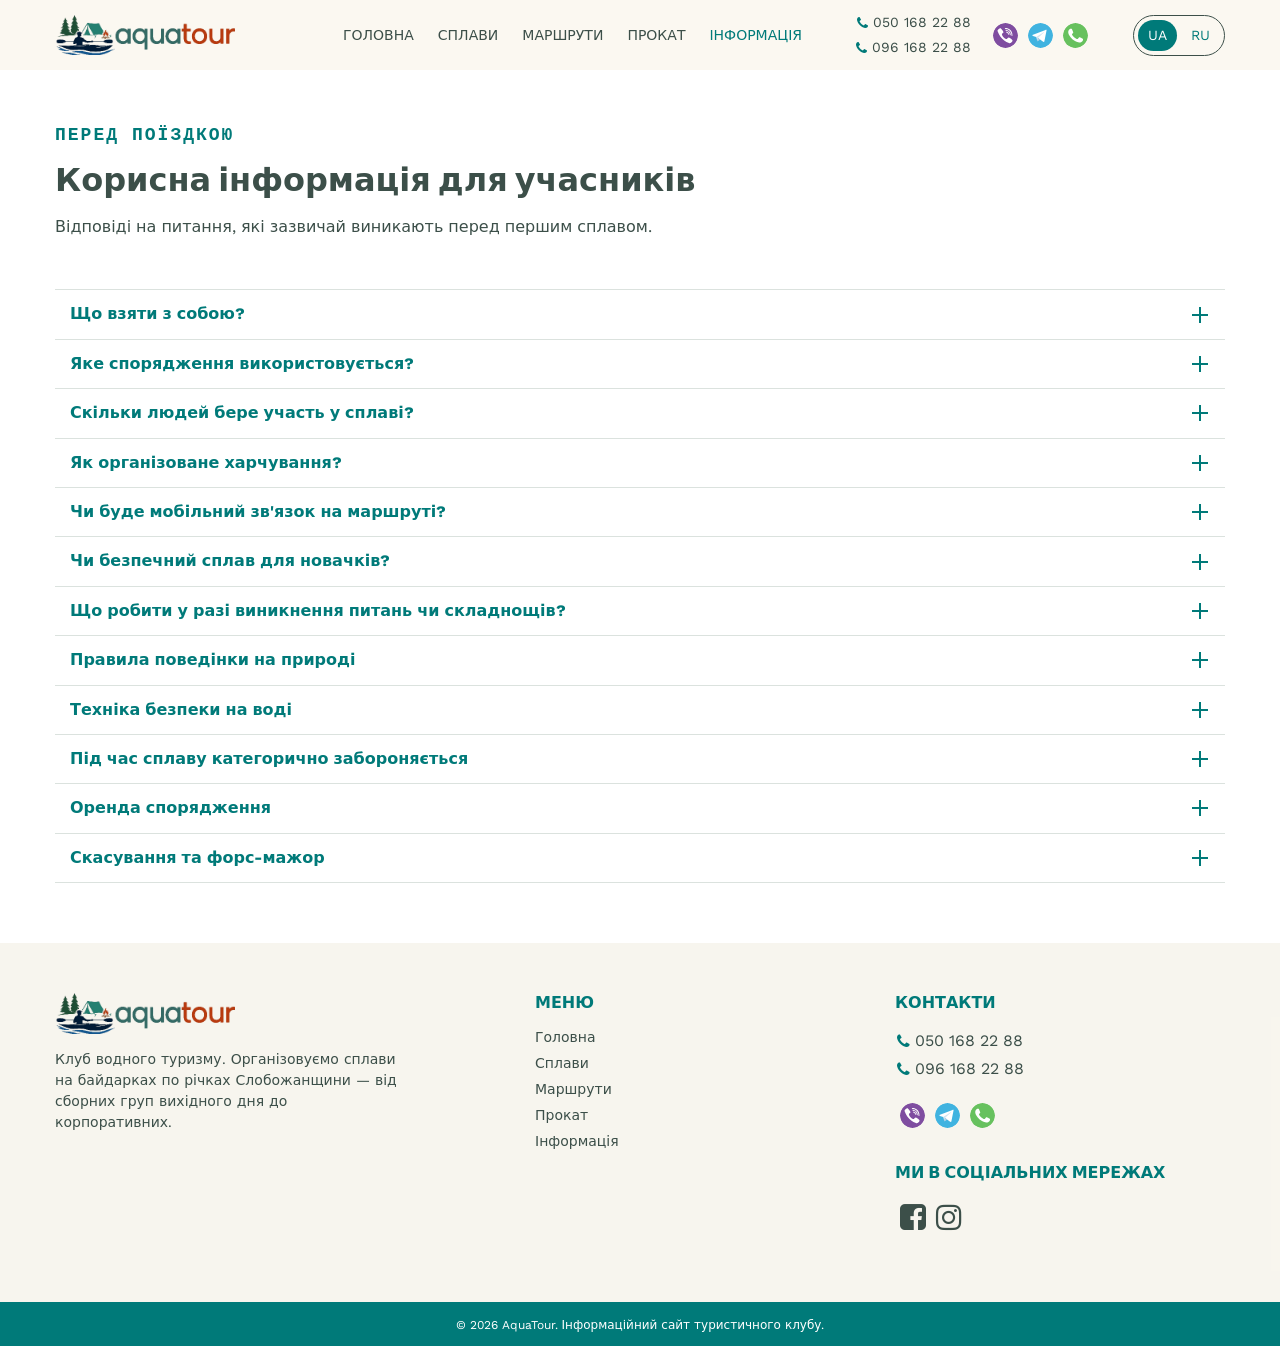
==== commit b6c0cf10: "update files, apply client edits" ====
--- a/informatsiya.html
+++ b/informatsiya.html
@@ -14,8 +14,8 @@
               <a href="index.html">
                 <img
                   src="images/logo.png"
-                  width="200"
-                  height="45"
+                  width="452"
+                  height="102"
                   alt="Aquatour"
                 />
               </a>
@@ -71,16 +71,20 @@
       <main class="main">
         <section class="faq-section main-section bg-white">
           <div class="container">
-            <div class="main-block">
+            <div class="main-block" data-aos="fade-up">
               <strong class="subtitle">Перед поїздкою</strong>
-              <h2>Корисна інформація для учасників</h2>
+              <h1 class="h2">Корисна інформація для учасників</h1>
               <p>
                 Відповіді на питання, які зазвичай виникають перед першим
                 сплавом.
               </p>
             </div>
             <ul class="accordion">
-              <li class="accordion-item">
+              <li
+                class="accordion-item"
+                data-aos="fade-up"
+                data-aos-delay="100"
+              >
                 <button class="accordion-opener" type="button">
                   Що взяти з собою?
                   <i class="icon-plus"></i>
@@ -114,7 +118,11 @@
                   </div>
                 </div>
               </li>
-              <li class="accordion-item">
+              <li
+                class="accordion-item"
+                data-aos="fade-up"
+                data-aos-delay="200"
+              >
                 <button class="accordion-opener" type="button">
                   Яке спорядження використовується?
                   <i class="icon-plus"></i>
@@ -134,7 +142,11 @@
                   </div>
                 </div>
               </li>
-              <li class="accordion-item">
+              <li
+                class="accordion-item"
+                data-aos="fade-up"
+                data-aos-delay="300"
+              >
                 <button class="accordion-opener" type="button">
                   Скільки людей бере участь у сплаві?
                   <i class="icon-plus"></i>
@@ -151,7 +163,11 @@
                   </div>
                 </div>
               </li>
-              <li class="accordion-item">
+              <li
+                class="accordion-item"
+                data-aos="fade-up"
+                data-aos-delay="400"
+              >
                 <button class="accordion-opener" type="button">
                   Як організоване харчування?
                   <i class="icon-plus"></i>
@@ -192,7 +208,11 @@
                   </div>
                 </div>
               </li>
-              <li class="accordion-item">
+              <li
+                class="accordion-item"
+                data-aos="fade-up"
+                data-aos-delay="500"
+              >
                 <button class="accordion-opener" type="button">
                   Чи буде мобільний зв'язок на маршруті?
                   <i class="icon-plus"></i>
@@ -214,7 +234,11 @@
                   </div>
                 </div>
               </li>
-              <li class="accordion-item">
+              <li
+                class="accordion-item"
+                data-aos="fade-up"
+                data-aos-delay="600"
+              >
                 <button class="accordion-opener" type="button">
                   Чи безпечний сплав для новачків?
                   <i class="icon-plus"></i>
@@ -232,7 +256,11 @@
                   </div>
                 </div>
               </li>
-              <li class="accordion-item">
+              <li
+                class="accordion-item"
+                data-aos="fade-up"
+                data-aos-delay="700"
+              >
                 <button class="accordion-opener" type="button">
                   Що робити у разі виникнення питань чи складнощів?
                   <i class="icon-plus"></i>
@@ -254,84 +282,228 @@
                   </div>
                 </div>
               </li>
+              <li
+                class="accordion-item"
+                data-aos="fade-up"
+                data-aos-delay="800"
+              >
+                <button class="accordion-opener" type="button">
+                  Правила поведінки на природі
+                  <i class="icon-plus"></i>
+                </button>
+                <div class="accordion-slide">
+                  <div class="text-block">
+                    <ul>
+                      <li>
+                        Дбайливо ставтеся до природи та навколишнього
+                        середовища.
+                      </li>
+                      <li>
+                        Розведення вогнища та встановлення польового кухонного
+                        обладнання здійснює інструктор із дотриманням правил
+                        пожежної безпеки.
+                      </li>
+                      <li>Бережіть табірне спорядження та майно.</li>
+                      <li>
+                        Щоб уникнути лісових пожеж, повністю гасіть сірники та
+                        недопалки.
+                      </li>
+                      <li>
+                        Усе сміття забирається із собою та викидається лише у
+                        спеціально відведених місцях після завершення маршруту.
+                      </li>
+                      <li>
+                        Не відходьте далеко від табору — існує ризик заблукати.
+                        Якщо вирушаєте на прогулянку, обов’язково повідомте про
+                        це інструктора та візьміть із собою мобільний телефон і
+                        ліхтарик.
+                      </li>
+                      <li>
+                        Не куштуйте незнайомі дикорослі ягоди, гриби та рослини,
+                        оскільки серед них можуть бути отруйні.
+                      </li>
+                      <li>
+                        Для оперативного вирішення будь-яких питань або
+                        труднощів звертайтеся до інструктора.
+                      </li>
+                    </ul>
+                  </div>
+                </div>
+              </li>
+              <li
+                class="accordion-item"
+                data-aos="fade-up"
+                data-aos-delay="900"
+              >
+                <button class="accordion-opener" type="button">
+                  Техніка безпеки на воді
+                  <i class="icon-plus"></i>
+                </button>
+                <div class="accordion-slide">
+                  <div class="text-block">
+                    <ul>
+                      <li>
+                        Групу постійно супроводжує інструктор (керівник групи),
+                        який відповідає за загальну безпеку учасників. У нього є
+                        аптечка першої допомоги та ремонтний набір для усунення
+                        можливих технічних несправностей. Особисту аптечку
+                        учасники формують самостійно відповідно до рекомендацій
+                        лікаря.
+                      </li>
+                      <li>
+                        Під час перебування в байдарці кожен учасник
+                        зобов’язаний мати рятувальний жилет, готовий до
+                        використання, незалежно від віку та вміння плавати.
+                      </li>
+                      <li>
+                        Завантажувати та вивантажувати речі необхідно лише після
+                        спуску байдарки на воду.
+                      </li>
+                      <li>
+                        Під час руху екіпажі повинні перебувати в межах прямої
+                        видимості один одного. Дотримуйтеся загального темпу
+                        групи та не відставайте й не випереджайте інших
+                        учасників.
+                      </li>
+                      <li>
+                        Не намагайтеся вставати в байдарці на повний зріст, щоб
+                        уникнути перекидання судна.
+                      </li>
+                      <li>
+                        Під час зупинок байдарки повинні бути витягнуті на берег
+                        або надійно закріплені. Надувні байдарки не слід
+                        залишати під прямими сонячними променями.
+                      </li>
+                      <li>
+                        Під час наближення до перешкод (корчі, завали, мости,
+                        навислі гілки) завчасно зменшуйте швидкість руху. Перед
+                        проходженням складних ділянок уважно вислухайте
+                        рекомендації інструктора та допомагайте сусіднім
+                        екіпажам.
+                      </li>
+                    </ul>
+                  </div>
+                </div>
+              </li>
+              <li
+                class="accordion-item"
+                data-aos="fade-up"
+                data-aos-delay="1000"
+              >
+                <button class="accordion-opener" type="button">
+                  Під час сплаву категорично забороняється
+                  <i class="icon-plus"></i>
+                </button>
+                <div class="accordion-slide">
+                  <div class="text-block">
+                    <ul>
+                      <li>пірнати у воду з розбігу з берега</li>
+                      <li>
+                        палити в наметі, користуватися свічками або
+                        запальничками всередині наметів
+                      </li>
+                      <li>брати сокиру без дозволу інструктора</li>
+                      <li>порушувати правила проведення сплаву</li>
+                      <li>палити в байдарці</li>
+                      <li>
+                        вживати міцні алкогольні напої до виходу на воду та під
+                        час сплаву
+                      </li>
+                      <li>
+                        виконувати дії, які можуть призвести до нещасного
+                        випадку
+                      </li>
+                      <li>навмисно врізатися в інші байдарки</li>
+                    </ul>
+                  </div>
+                </div>
+              </li>
+              <li
+                class="accordion-item"
+                data-aos="fade-up"
+                data-aos-delay="1100"
+              >
+                <button class="accordion-opener" type="button">
+                  Оренда спорядження
+                  <i class="icon-plus"></i>
+                </button>
+                <div class="accordion-slide">
+                  <div class="text-block">
+                    <p>
+                      Скористатися послугами прокату може будь-який повнолітній
+                      громадянин України, який має при собі паспорт (або
+                      посвідку на проживання чи необхідну суму застави),
+                      погоджується дотримуватися правил прокату та не перебуває
+                      у стані алкогольного або наркотичного сп’яніння.
+                    </p>
+                    <h3>Оплата та документи</h3>
+                    <ul>
+                      <li>
+                        Для отримання спорядження укладається договір та акт
+                        приймання-передачі.
+                      </li>
+                      <li>
+                        Оплата вартості оренди здійснюється під час оформлення
+                        договору.
+                      </li>
+                      <li>
+                        Для резервування спорядження необхідно внести
+                        передоплату у розмірі 30% від вартості оренди.
+                      </li>
+                      <li>
+                        Клієнт зобов'язаний перевірити комплектність і
+                        справність спорядження відповідно до акта
+                        приймання-передачі.
+                      </li>
+                      <li>
+                        Після підписання акта претензії щодо комплектності або
+                        технічного стану спорядження не приймаються.
+                      </li>
+                      <li>
+                        За потреби спорядження може бути доставлене до місця
+                        старту сплаву. Вартість доставки узгоджується окремо.
+                      </li>
+                    </ul>
+                  </div>
+                </div>
+              </li>
+              <li
+                class="accordion-item"
+                data-aos="fade-up"
+                data-aos-delay="1200"
+              >
+                <button class="accordion-opener" type="button">
+                  Скасування та форс-мажор
+                  <i class="icon-plus"></i>
+                </button>
+                <div class="accordion-slide">
+                  <div class="text-block">
+                    <p>
+                      У разі несприятливих погодних умов, хвороби учасників
+                      походу або інших обставин, що не залежать від орендодавця,
+                      через які клієнт не може скористатися послугами прокату,
+                      внесена передоплата не повертається.
+                    </p>
+                  </div>
+                </div>
+              </li>
             </ul>
           </div>
         </section>
-        <section class="contact-section section">
-          <div class="container">
-            <div class="main-block">
-              <strong class="subtitle">Зв'язатися з нами</strong>
-              <h2>Зателефонуйте — розкажемо про всі деталі</h2>
-              <p>
-                Заявки на сплав приймаються по телефону. Підберемо маршрут,
-                уточнимо дати та відповімо на будь-які питання.
-              </p>
-            </div>
-            <div class="contact-block">
-              <div class="bg-block">
-                <img
-                  class="bg-img"
-                  src="images/bg-img-03.jpg"
-                  alt="image description"
-                />
-              </div>
-              <div class="text-block">
-                <ul class="info-list">
-                  <li>
-                    <strong class="h4">Телефони:</strong>
-                    <ul class="contacts-list">
-                      <li>
-                        <i class="icon-phone"></i
-                        ><a href="tel:+380501682288">050 168 22 88</a>
-                      </li>
-                      <li>
-                        <i class="icon-phone"></i
-                        ><a href="tel:+380961682288">096 168 22 88</a>
-                      </li>
-                    </ul>
-                  </li>
-                  <li>
-                    <strong class="h4">Адреса:</strong>
-                    <address>м.Харків</address>
-                  </li>
-                  <li>
-                    <strong class="h4">Режим роботи:</strong>
-                    <span>09:00 – 19:00 (без вихідних)</span>
-                  </li>
-                  <li>
-                    <strong class="h4">Ми в месенджерах:</strong>
-                    <ul class="messengers-list">
-                      <li>
-                        <a href="#">
-                          <img src="images/icon-viber.svg" alt="Viber" />
-                        </a>
-                      </li>
-                      <li>
-                        <a href="#"
-                          ><img src="images/icon-telegram.svg" alt="Telegram"
-                        /></a>
-                      </li>
-                      <li>
-                        <a href="#"
-                          ><img src="images/icon-whatsapp.svg" alt="Whatsapp"
-                        /></a>
-                      </li>
-                    </ul>
-                  </li>
-                </ul>
-              </div>
-            </div>
-          </div>
-        </section>
       </main>
-      <footer class="footer">
+      <footer class="footer" data-aos="fade-in">
         <div class="footer-top">
           <div class="container">
             <div class="row">
               <div class="col col-md-40">
                 <strong class="logo">
-                  <a href="#">
-                    <img src="images/logo.png" alt="image description" />
+                  <a href="index.html">
+                    <img
+                      src="images/logo.png"
+                      width="452"
+                      height="102"
+                      alt="Aquatour"
+                    />
                   </a>
                 </strong>
                 <div class="text-block">
--- a/css/main.min.css
+++ b/css/main.min.css
@@ -1,4 +1,4 @@
-:root{--color-black:#000;--color-white:#fff;--color-gray:#a5a2a2;--color-dark-green:#3c4f49;--color-green:#007a79;--color-light-green:#e7eeea;--color-yellow:#e8a020;--color-orange:#d9622b;--line:rgba(92,122,107,.22);--work-sans-font-family:"Work Sans",sans-serif;--bricolage-font-family:"Bricolage Grotesque",sans-serif;--space-mono-font-family:"Space Mono",monospace;--base-font-family:var(--work-sans-font-family);--base-font-size:16px;--base-line-height:1.5;--base-font-weight:400;--base-margin-bottom:15px;--container-max-width:1200px;--container-padding:0 15px;--heading-font-family:var(--bricolage-font-family);--heading-line-height:1.2;--heading-font-weight:700;--h1-font-size:30px;--h2-font-size:28px;--h3-font-size:22px;--h4-font-size:18px;--h5-font-size:16px;--h6-font-size:14px;--link-color:var(--color-green);--link-hover-color:var(--color-dark-green);--link-text-decoration:none;--btn-font-family:var(--base-font-family);--btn-font-size:16px;--btn-font-weight:500;--btn-line-height:var(--base-line-height);--btn-padding:10px 25px;--btn-color:var(--color-white);--btn-background:var(--color-green);--btn-border:1px solid var(--color-green);--btn-border-radius:25px;--btn-hover-background:var(--color-dark-green);--btn-hover-border-color:var(--color-dark-green);--input-height:46px;--input-color:var(--color-black);--input-placeholder-color:var(--color-gray);--input-padding:10px 15px;--input-border-color:var(--color-black);--input-hover-border-color:var(--color-green);--base-transition-duration:0.3s;--base-transition-timing-function:ease-in-out}/*! normalize.css v8.0.1 | MIT License | github.com/necolas/normalize.css */html{line-height:1.15;-webkit-text-size-adjust:100%}body{margin:0}main{display:block}h1{font-size:2em;margin:.67em 0}hr{box-sizing:content-box;height:0;overflow:visible}pre{font-family:monospace,monospace;font-size:1em}a{background-color:transparent}abbr[title]{border-bottom:none;text-decoration:underline;-webkit-text-decoration:underline dotted;text-decoration:underline dotted}b,strong{font-weight:bolder}code,kbd,samp{font-family:monospace,monospace;font-size:1em}small{font-size:80%}sub,sup{font-size:75%;line-height:0;position:relative;vertical-align:baseline}sub{bottom:-.25em}sup{top:-.5em}img{border-style:none}button,input,optgroup,select,textarea{font-family:inherit;font-size:100%;line-height:1.15;margin:0}button,input{overflow:visible}button,select{text-transform:none}[type=button],[type=reset],[type=submit],button{-webkit-appearance:button}[type=button]::-moz-focus-inner,[type=reset]::-moz-focus-inner,[type=submit]::-moz-focus-inner,button::-moz-focus-inner{border-style:none;padding:0}[type=button]:-moz-focusring,[type=reset]:-moz-focusring,[type=submit]:-moz-focusring,button:-moz-focusring{outline:1px dotted ButtonText}fieldset{padding:.35em .75em .625em}legend{box-sizing:border-box;color:inherit;display:table;max-width:100%;padding:0;white-space:normal}progress{vertical-align:baseline}textarea{overflow:auto}[type=checkbox],[type=radio]{box-sizing:border-box;padding:0}[type=number]::-webkit-inner-spin-button,[type=number]::-webkit-outer-spin-button{height:auto}[type=search]{-webkit-appearance:textfield;outline-offset:-2px}[type=search]::-webkit-search-decoration{-webkit-appearance:none}::-webkit-file-upload-button{-webkit-appearance:button;font:inherit}details{display:block}summary{display:list-item}[hidden],template{display:none}@font-face{font-display:block;font-family:icomoon;font-style:normal;font-weight:400;src:url(../fonts/icomoon.woff) format("woff")}[class*=" icon-"],[class^=icon-]{font-family:icomoon!important;speak:never;font-style:normal;font-variant:normal;font-weight:400;line-height:1;text-transform:none;-webkit-font-smoothing:antialiased;-moz-osx-font-smoothing:grayscale}.icon-check:before{content:""}.icon-arrow-right:before{content:""}.icon-arrow-left:before{content:""}.icon-case:before{content:""}.icon-phone:before{content:""}.icon-bus:before{content:""}.icon-calendar:before{content:""}.icon-tent:before{content:""}.icon-person:before{content:""}.icon-cup:before{content:""}.icon-time:before{content:""}.icon-wave:before{content:""}.icon-users:before{content:""}.icon-compass:before{content:""}.icon-facebook:before{content:""}.icon-instagram:before{content:""}.icon-card:before{content:""}[data-aos][data-aos][data-aos-duration="50"],body[data-aos-duration="50"] [data-aos]{transition-duration:50ms}[data-aos][data-aos][data-aos-delay="50"],body[data-aos-delay="50"] [data-aos]{transition-delay:0s}[data-aos][data-aos][data-aos-delay="50"].aos-animate,body[data-aos-delay="50"] [data-aos].aos-animate{transition-delay:50ms}[data-aos][data-aos][data-aos-duration="100"],body[data-aos-duration="100"] [data-aos]{transition-duration:.1s}[data-aos][data-aos][data-aos-delay="100"],body[data-aos-delay="100"] [data-aos]{transition-delay:0s}[data-aos][data-aos][data-aos-delay="100"].aos-animate,body[data-aos-delay="100"] [data-aos].aos-animate{transition-delay:.1s}[data-aos][data-aos][data-aos-duration="150"],body[data-aos-duration="150"] [data-aos]{transition-duration:.15s}[data-aos][data-aos][data-aos-delay="150"],body[data-aos-delay="150"] [data-aos]{transition-delay:0s}[data-aos][data-aos][data-aos-delay="150"].aos-animate,body[data-aos-delay="150"] [data-aos].aos-animate{transition-delay:.15s}[data-aos][data-aos][data-aos-duration="200"],body[data-aos-duration="200"] [data-aos]{transition-duration:.2s}[data-aos][data-aos][data-aos-delay="200"],body[data-aos-delay="200"] [data-aos]{transition-delay:0s}[data-aos][data-aos][data-aos-delay="200"].aos-animate,body[data-aos-delay="200"] [data-aos].aos-animate{transition-delay:.2s}[data-aos][data-aos][data-aos-duration="250"],body[data-aos-duration="250"] [data-aos]{transition-duration:.25s}[data-aos][data-aos][data-aos-delay="250"],body[data-aos-delay="250"] [data-aos]{transition-delay:0s}[data-aos][data-aos][data-aos-delay="250"].aos-animate,body[data-aos-delay="250"] [data-aos].aos-animate{transition-delay:.25s}[data-aos][data-aos][data-aos-duration="300"],body[data-aos-duration="300"] [data-aos]{transition-duration:.3s}[data-aos][data-aos][data-aos-delay="300"],body[data-aos-delay="300"] [data-aos]{transition-delay:0s}[data-aos][data-aos][data-aos-delay="300"].aos-animate,body[data-aos-delay="300"] [data-aos].aos-animate{transition-delay:.3s}[data-aos][data-aos][data-aos-duration="350"],body[data-aos-duration="350"] [data-aos]{transition-duration:.35s}[data-aos][data-aos][data-aos-delay="350"],body[data-aos-delay="350"] [data-aos]{transition-delay:0s}[data-aos][data-aos][data-aos-delay="350"].aos-animate,body[data-aos-delay="350"] [data-aos].aos-animate{transition-delay:.35s}[data-aos][data-aos][data-aos-duration="400"],body[data-aos-duration="400"] [data-aos]{transition-duration:.4s}[data-aos][data-aos][data-aos-delay="400"],body[data-aos-delay="400"] [data-aos]{transition-delay:0s}[data-aos][data-aos][data-aos-delay="400"].aos-animate,body[data-aos-delay="400"] [data-aos].aos-animate{transition-delay:.4s}[data-aos][data-aos][data-aos-duration="450"],body[data-aos-duration="450"] [data-aos]{transition-duration:.45s}[data-aos][data-aos][data-aos-delay="450"],body[data-aos-delay="450"] [data-aos]{transition-delay:0s}[data-aos][data-aos][data-aos-delay="450"].aos-animate,body[data-aos-delay="450"] [data-aos].aos-animate{transition-delay:.45s}[data-aos][data-aos][data-aos-duration="500"],body[data-aos-duration="500"] [data-aos]{transition-duration:.5s}[data-aos][data-aos][data-aos-delay="500"],body[data-aos-delay="500"] [data-aos]{transition-delay:0s}[data-aos][data-aos][data-aos-delay="500"].aos-animate,body[data-aos-delay="500"] [data-aos].aos-animate{transition-delay:.5s}[data-aos][data-aos][data-aos-duration="550"],body[data-aos-duration="550"] [data-aos]{transition-duration:.55s}[data-aos][data-aos][data-aos-delay="550"],body[data-aos-delay="550"] [data-aos]{transition-delay:0s}[data-aos][data-aos][data-aos-delay="550"].aos-animate,body[data-aos-delay="550"] [data-aos].aos-animate{transition-delay:.55s}[data-aos][data-aos][data-aos-duration="600"],body[data-aos-duration="600"] [data-aos]{transition-duration:.6s}[data-aos][data-aos][data-aos-delay="600"],body[data-aos-delay="600"] [data-aos]{transition-delay:0s}[data-aos][data-aos][data-aos-delay="600"].aos-animate,body[data-aos-delay="600"] [data-aos].aos-animate{transition-delay:.6s}[data-aos][data-aos][data-aos-duration="650"],body[data-aos-duration="650"] [data-aos]{transition-duration:.65s}[data-aos][data-aos][data-aos-delay="650"],body[data-aos-delay="650"] [data-aos]{transition-delay:0s}[data-aos][data-aos][data-aos-delay="650"].aos-animate,body[data-aos-delay="650"] [data-aos].aos-animate{transition-delay:.65s}[data-aos][data-aos][data-aos-duration="700"],body[data-aos-duration="700"] [data-aos]{transition-duration:.7s}[data-aos][data-aos][data-aos-delay="700"],body[data-aos-delay="700"] [data-aos]{transition-delay:0s}[data-aos][data-aos][data-aos-delay="700"].aos-animate,body[data-aos-delay="700"] [data-aos].aos-animate{transition-delay:.7s}[data-aos][data-aos][data-aos-duration="750"],body[data-aos-duration="750"] [data-aos]{transition-duration:.75s}[data-aos][data-aos][data-aos-delay="750"],body[data-aos-delay="750"] [data-aos]{transition-delay:0s}[data-aos][data-aos][data-aos-delay="750"].aos-animate,body[data-aos-delay="750"] [data-aos].aos-animate{transition-delay:.75s}[data-aos][data-aos][data-aos-duration="800"],body[data-aos-duration="800"] [data-aos]{transition-duration:.8s}[data-aos][data-aos][data-aos-delay="800"],body[data-aos-delay="800"] [data-aos]{transition-delay:0s}[data-aos][data-aos][data-aos-delay="800"].aos-animate,body[data-aos-delay="800"] [data-aos].aos-animate{transition-delay:.8s}[data-aos][data-aos][data-aos-duration="850"],body[data-aos-duration="850"] [data-aos]{transition-duration:.85s}[data-aos][data-aos][data-aos-delay="850"],body[data-aos-delay="850"] [data-aos]{transition-delay:0s}[data-aos][data-aos][data-aos-delay="850"].aos-animate,body[data-aos-delay="850"] [data-aos].aos-animate{transition-delay:.85s}[data-aos][data-aos][data-aos-duration="900"],body[data-aos-duration="900"] [data-aos]{transition-duration:.9s}[data-aos][data-aos][data-aos-delay="900"],body[data-aos-delay="900"] [data-aos]{transition-delay:0s}[data-aos][data-aos][data-aos-delay="900"].aos-animate,body[data-aos-delay="900"] [data-aos].aos-animate{transition-delay:.9s}[data-aos][data-aos][data-aos-duration="950"],body[data-aos-duration="950"] [data-aos]{transition-duration:.95s}[data-aos][data-aos][data-aos-delay="950"],body[data-aos-delay="950"] [data-aos]{transition-delay:0s}[data-aos][data-aos][data-aos-delay="950"].aos-animate,body[data-aos-delay="950"] [data-aos].aos-animate{transition-delay:.95s}[data-aos][data-aos][data-aos-duration="1000"],body[data-aos-duration="1000"] [data-aos]{transition-duration:1s}[data-aos][data-aos][data-aos-delay="1000"],body[data-aos-delay="1000"] [data-aos]{transition-delay:0s}[data-aos][data-aos][data-aos-delay="1000"].aos-animate,body[data-aos-delay="1000"] [data-aos].aos-animate{transition-delay:1s}[data-aos][data-aos][data-aos-duration="1050"],body[data-aos-duration="1050"] [data-aos]{transition-duration:1.05s}[data-aos][data-aos][data-aos-delay="1050"],body[data-aos-delay="1050"] [data-aos]{transition-delay:0s}[data-aos][data-aos][data-aos-delay="1050"].aos-animate,body[data-aos-delay="1050"] [data-aos].aos-animate{transition-delay:1.05s}[data-aos][data-aos][data-aos-duration="1100"],body[data-aos-duration="1100"] [data-aos]{transition-duration:1.1s}[data-aos][data-aos][data-aos-delay="1100"],body[data-aos-delay="1100"] [data-aos]{transition-delay:0s}[data-aos][data-aos][data-aos-delay="1100"].aos-animate,body[data-aos-delay="1100"] [data-aos].aos-animate{transition-delay:1.1s}[data-aos][data-aos][data-aos-duration="1150"],body[data-aos-duration="1150"] [data-aos]{transition-duration:1.15s}[data-aos][data-aos][data-aos-delay="1150"],body[data-aos-delay="1150"] [data-aos]{transition-delay:0s}[data-aos][data-aos][data-aos-delay="1150"].aos-animate,body[data-aos-delay="1150"] [data-aos].aos-animate{transition-delay:1.15s}[data-aos][data-aos][data-aos-duration="1200"],body[data-aos-duration="1200"] [data-aos]{transition-duration:1.2s}[data-aos][data-aos][data-aos-delay="1200"],body[data-aos-delay="1200"] [data-aos]{transition-delay:0s}[data-aos][data-aos][data-aos-delay="1200"].aos-animate,body[data-aos-delay="1200"] [data-aos].aos-animate{transition-delay:1.2s}[data-aos][data-aos][data-aos-duration="1250"],body[data-aos-duration="1250"] [data-aos]{transition-duration:1.25s}[data-aos][data-aos][data-aos-delay="1250"],body[data-aos-delay="1250"] [data-aos]{transition-delay:0s}[data-aos][data-aos][data-aos-delay="1250"].aos-animate,body[data-aos-delay="1250"] [data-aos].aos-animate{transition-delay:1.25s}[data-aos][data-aos][data-aos-duration="1300"],body[data-aos-duration="1300"] [data-aos]{transition-duration:1.3s}[data-aos][data-aos][data-aos-delay="1300"],body[data-aos-delay="1300"] [data-aos]{transition-delay:0s}[data-aos][data-aos][data-aos-delay="1300"].aos-animate,body[data-aos-delay="1300"] [data-aos].aos-animate{transition-delay:1.3s}[data-aos][data-aos][data-aos-duration="1350"],body[data-aos-duration="1350"] [data-aos]{transition-duration:1.35s}[data-aos][data-aos][data-aos-delay="1350"],body[data-aos-delay="1350"] [data-aos]{transition-delay:0s}[data-aos][data-aos][data-aos-delay="1350"].aos-animate,body[data-aos-delay="1350"] [data-aos].aos-animate{transition-delay:1.35s}[data-aos][data-aos][data-aos-duration="1400"],body[data-aos-duration="1400"] [data-aos]{transition-duration:1.4s}[data-aos][data-aos][data-aos-delay="1400"],body[data-aos-delay="1400"] [data-aos]{transition-delay:0s}[data-aos][data-aos][data-aos-delay="1400"].aos-animate,body[data-aos-delay="1400"] [data-aos].aos-animate{transition-delay:1.4s}[data-aos][data-aos][data-aos-duration="1450"],body[data-aos-duration="1450"] [data-aos]{transition-duration:1.45s}[data-aos][data-aos][data-aos-delay="1450"],body[data-aos-delay="1450"] [data-aos]{transition-delay:0s}[data-aos][data-aos][data-aos-delay="1450"].aos-animate,body[data-aos-delay="1450"] [data-aos].aos-animate{transition-delay:1.45s}[data-aos][data-aos][data-aos-duration="1500"],body[data-aos-duration="1500"] [data-aos]{transition-duration:1.5s}[data-aos][data-aos][data-aos-delay="1500"],body[data-aos-delay="1500"] [data-aos]{transition-delay:0s}[data-aos][data-aos][data-aos-delay="1500"].aos-animate,body[data-aos-delay="1500"] [data-aos].aos-animate{transition-delay:1.5s}[data-aos][data-aos][data-aos-duration="1550"],body[data-aos-duration="1550"] [data-aos]{transition-duration:1.55s}[data-aos][data-aos][data-aos-delay="1550"],body[data-aos-delay="1550"] [data-aos]{transition-delay:0s}[data-aos][data-aos][data-aos-delay="1550"].aos-animate,body[data-aos-delay="1550"] [data-aos].aos-animate{transition-delay:1.55s}[data-aos][data-aos][data-aos-duration="1600"],body[data-aos-duration="1600"] [data-aos]{transition-duration:1.6s}[data-aos][data-aos][data-aos-delay="1600"],body[data-aos-delay="1600"] [data-aos]{transition-delay:0s}[data-aos][data-aos][data-aos-delay="1600"].aos-animate,body[data-aos-delay="1600"] [data-aos].aos-animate{transition-delay:1.6s}[data-aos][data-aos][data-aos-duration="1650"],body[data-aos-duration="1650"] [data-aos]{transition-duration:1.65s}[data-aos][data-aos][data-aos-delay="1650"],body[data-aos-delay="1650"] [data-aos]{transition-delay:0s}[data-aos][data-aos][data-aos-delay="1650"].aos-animate,body[data-aos-delay="1650"] [data-aos].aos-animate{transition-delay:1.65s}[data-aos][data-aos][data-aos-duration="1700"],body[data-aos-duration="1700"] [data-aos]{transition-duration:1.7s}[data-aos][data-aos][data-aos-delay="1700"],body[data-aos-delay="1700"] [data-aos]{transition-delay:0s}[data-aos][data-aos][data-aos-delay="1700"].aos-animate,body[data-aos-delay="1700"] [data-aos].aos-animate{transition-delay:1.7s}[data-aos][data-aos][data-aos-duration="1750"],body[data-aos-duration="1750"] [data-aos]{transition-duration:1.75s}[data-aos][data-aos][data-aos-delay="1750"],body[data-aos-delay="1750"] [data-aos]{transition-delay:0s}[data-aos][data-aos][data-aos-delay="1750"].aos-animate,body[data-aos-delay="1750"] [data-aos].aos-animate{transition-delay:1.75s}[data-aos][data-aos][data-aos-duration="1800"],body[data-aos-duration="1800"] [data-aos]{transition-duration:1.8s}[data-aos][data-aos][data-aos-delay="1800"],body[data-aos-delay="1800"] [data-aos]{transition-delay:0s}[data-aos][data-aos][data-aos-delay="1800"].aos-animate,body[data-aos-delay="1800"] [data-aos].aos-animate{transition-delay:1.8s}[data-aos][data-aos][data-aos-duration="1850"],body[data-aos-duration="1850"] [data-aos]{transition-duration:1.85s}[data-aos][data-aos][data-aos-delay="1850"],body[data-aos-delay="1850"] [data-aos]{transition-delay:0s}[data-aos][data-aos][data-aos-delay="1850"].aos-animate,body[data-aos-delay="1850"] [data-aos].aos-animate{transition-delay:1.85s}[data-aos][data-aos][data-aos-duration="1900"],body[data-aos-duration="1900"] [data-aos]{transition-duration:1.9s}[data-aos][data-aos][data-aos-delay="1900"],body[data-aos-delay="1900"] [data-aos]{transition-delay:0s}[data-aos][data-aos][data-aos-delay="1900"].aos-animate,body[data-aos-delay="1900"] [data-aos].aos-animate{transition-delay:1.9s}[data-aos][data-aos][data-aos-duration="1950"],body[data-aos-duration="1950"] [data-aos]{transition-duration:1.95s}[data-aos][data-aos][data-aos-delay="1950"],body[data-aos-delay="1950"] [data-aos]{transition-delay:0s}[data-aos][data-aos][data-aos-delay="1950"].aos-animate,body[data-aos-delay="1950"] [data-aos].aos-animate{transition-delay:1.95s}[data-aos][data-aos][data-aos-duration="2000"],body[data-aos-duration="2000"] [data-aos]{transition-duration:2s}[data-aos][data-aos][data-aos-delay="2000"],body[data-aos-delay="2000"] [data-aos]{transition-delay:0s}[data-aos][data-aos][data-aos-delay="2000"].aos-animate,body[data-aos-delay="2000"] [data-aos].aos-animate{transition-delay:2s}[data-aos][data-aos][data-aos-duration="2050"],body[data-aos-duration="2050"] [data-aos]{transition-duration:2.05s}[data-aos][data-aos][data-aos-delay="2050"],body[data-aos-delay="2050"] [data-aos]{transition-delay:0s}[data-aos][data-aos][data-aos-delay="2050"].aos-animate,body[data-aos-delay="2050"] [data-aos].aos-animate{transition-delay:2.05s}[data-aos][data-aos][data-aos-duration="2100"],body[data-aos-duration="2100"] [data-aos]{transition-duration:2.1s}[data-aos][data-aos][data-aos-delay="2100"],body[data-aos-delay="2100"] [data-aos]{transition-delay:0s}[data-aos][data-aos][data-aos-delay="2100"].aos-animate,body[data-aos-delay="2100"] [data-aos].aos-animate{transition-delay:2.1s}[data-aos][data-aos][data-aos-duration="2150"],body[data-aos-duration="2150"] [data-aos]{transition-duration:2.15s}[data-aos][data-aos][data-aos-delay="2150"],body[data-aos-delay="2150"] [data-aos]{transition-delay:0s}[data-aos][data-aos][data-aos-delay="2150"].aos-animate,body[data-aos-delay="2150"] [data-aos].aos-animate{transition-delay:2.15s}[data-aos][data-aos][data-aos-duration="2200"],body[data-aos-duration="2200"] [data-aos]{transition-duration:2.2s}[data-aos][data-aos][data-aos-delay="2200"],body[data-aos-delay="2200"] [data-aos]{transition-delay:0s}[data-aos][data-aos][data-aos-delay="2200"].aos-animate,body[data-aos-delay="2200"] [data-aos].aos-animate{transition-delay:2.2s}[data-aos][data-aos][data-aos-duration="2250"],body[data-aos-duration="2250"] [data-aos]{transition-duration:2.25s}[data-aos][data-aos][data-aos-delay="2250"],body[data-aos-delay="2250"] [data-aos]{transition-delay:0s}[data-aos][data-aos][data-aos-delay="2250"].aos-animate,body[data-aos-delay="2250"] [data-aos].aos-animate{transition-delay:2.25s}[data-aos][data-aos][data-aos-duration="2300"],body[data-aos-duration="2300"] [data-aos]{transition-duration:2.3s}[data-aos][data-aos][data-aos-delay="2300"],body[data-aos-delay="2300"] [data-aos]{transition-delay:0s}[data-aos][data-aos][data-aos-delay="2300"].aos-animate,body[data-aos-delay="2300"] [data-aos].aos-animate{transition-delay:2.3s}[data-aos][data-aos][data-aos-duration="2350"],body[data-aos-duration="2350"] [data-aos]{transition-duration:2.35s}[data-aos][data-aos][data-aos-delay="2350"],body[data-aos-delay="2350"] [data-aos]{transition-delay:0s}[data-aos][data-aos][data-aos-delay="2350"].aos-animate,body[data-aos-delay="2350"] [data-aos].aos-animate{transition-delay:2.35s}[data-aos][data-aos][data-aos-duration="2400"],body[data-aos-duration="2400"] [data-aos]{transition-duration:2.4s}[data-aos][data-aos][data-aos-delay="2400"],body[data-aos-delay="2400"] [data-aos]{transition-delay:0s}[data-aos][data-aos][data-aos-delay="2400"].aos-animate,body[data-aos-delay="2400"] [data-aos].aos-animate{transition-delay:2.4s}[data-aos][data-aos][data-aos-duration="2450"],body[data-aos-duration="2450"] [data-aos]{transition-duration:2.45s}[data-aos][data-aos][data-aos-delay="2450"],body[data-aos-delay="2450"] [data-aos]{transition-delay:0s}[data-aos][data-aos][data-aos-delay="2450"].aos-animate,body[data-aos-delay="2450"] [data-aos].aos-animate{transition-delay:2.45s}[data-aos][data-aos][data-aos-duration="2500"],body[data-aos-duration="2500"] [data-aos]{transition-duration:2.5s}[data-aos][data-aos][data-aos-delay="2500"],body[data-aos-delay="2500"] [data-aos]{transition-delay:0s}[data-aos][data-aos][data-aos-delay="2500"].aos-animate,body[data-aos-delay="2500"] [data-aos].aos-animate{transition-delay:2.5s}[data-aos][data-aos][data-aos-duration="2550"],body[data-aos-duration="2550"] [data-aos]{transition-duration:2.55s}[data-aos][data-aos][data-aos-delay="2550"],body[data-aos-delay="2550"] [data-aos]{transition-delay:0s}[data-aos][data-aos][data-aos-delay="2550"].aos-animate,body[data-aos-delay="2550"] [data-aos].aos-animate{transition-delay:2.55s}[data-aos][data-aos][data-aos-duration="2600"],body[data-aos-duration="2600"] [data-aos]{transition-duration:2.6s}[data-aos][data-aos][data-aos-delay="2600"],body[data-aos-delay="2600"] [data-aos]{transition-delay:0s}[data-aos][data-aos][data-aos-delay="2600"].aos-animate,body[data-aos-delay="2600"] [data-aos].aos-animate{transition-delay:2.6s}[data-aos][data-aos][data-aos-duration="2650"],body[data-aos-duration="2650"] [data-aos]{transition-duration:2.65s}[data-aos][data-aos][data-aos-delay="2650"],body[data-aos-delay="2650"] [data-aos]{transition-delay:0s}[data-aos][data-aos][data-aos-delay="2650"].aos-animate,body[data-aos-delay="2650"] [data-aos].aos-animate{transition-delay:2.65s}[data-aos][data-aos][data-aos-duration="2700"],body[data-aos-duration="2700"] [data-aos]{transition-duration:2.7s}[data-aos][data-aos][data-aos-delay="2700"],body[data-aos-delay="2700"] [data-aos]{transition-delay:0s}[data-aos][data-aos][data-aos-delay="2700"].aos-animate,body[data-aos-delay="2700"] [data-aos].aos-animate{transition-delay:2.7s}[data-aos][data-aos][data-aos-duration="2750"],body[data-aos-duration="2750"] [data-aos]{transition-duration:2.75s}[data-aos][data-aos][data-aos-delay="2750"],body[data-aos-delay="2750"] [data-aos]{transition-delay:0s}[data-aos][data-aos][data-aos-delay="2750"].aos-animate,body[data-aos-delay="2750"] [data-aos].aos-animate{transition-delay:2.75s}[data-aos][data-aos][data-aos-duration="2800"],body[data-aos-duration="2800"] [data-aos]{transition-duration:2.8s}[data-aos][data-aos][data-aos-delay="2800"],body[data-aos-delay="2800"] [data-aos]{transition-delay:0s}[data-aos][data-aos][data-aos-delay="2800"].aos-animate,body[data-aos-delay="2800"] [data-aos].aos-animate{transition-delay:2.8s}[data-aos][data-aos][data-aos-duration="2850"],body[data-aos-duration="2850"] [data-aos]{transition-duration:2.85s}[data-aos][data-aos][data-aos-delay="2850"],body[data-aos-delay="2850"] [data-aos]{transition-delay:0s}[data-aos][data-aos][data-aos-delay="2850"].aos-animate,body[data-aos-delay="2850"] [data-aos].aos-animate{transition-delay:2.85s}[data-aos][data-aos][data-aos-duration="2900"],body[data-aos-duration="2900"] [data-aos]{transition-duration:2.9s}[data-aos][data-aos][data-aos-delay="2900"],body[data-aos-delay="2900"] [data-aos]{transition-delay:0s}[data-aos][data-aos][data-aos-delay="2900"].aos-animate,body[data-aos-delay="2900"] [data-aos].aos-animate{transition-delay:2.9s}[data-aos][data-aos][data-aos-duration="2950"],body[data-aos-duration="2950"] [data-aos]{transition-duration:2.95s}[data-aos][data-aos][data-aos-delay="2950"],body[data-aos-delay="2950"] [data-aos]{transition-delay:0s}[data-aos][data-aos][data-aos-delay="2950"].aos-animate,body[data-aos-delay="2950"] [data-aos].aos-animate{transition-delay:2.95s}[data-aos][data-aos][data-aos-duration="3000"],body[data-aos-duration="3000"] [data-aos]{transition-duration:3s}[data-aos][data-aos][data-aos-delay="3000"],body[data-aos-delay="3000"] [data-aos]{transition-delay:0s}[data-aos][data-aos][data-aos-delay="3000"].aos-animate,body[data-aos-delay="3000"] [data-aos].aos-animate{transition-delay:3s}[data-aos]{pointer-events:none}[data-aos].aos-animate{pointer-events:auto}[data-aos][data-aos][data-aos-easing=linear],body[data-aos-easing=linear] [data-aos]{transition-timing-function:cubic-bezier(.25,.25,.75,.75)}[data-aos][data-aos][data-aos-easing=ease],body[data-aos-easing=ease] [data-aos]{transition-timing-function:ease}[data-aos][data-aos][data-aos-easing=ease-in],body[data-aos-easing=ease-in] [data-aos]{transition-timing-function:ease-in}[data-aos][data-aos][data-aos-easing=ease-out],body[data-aos-easing=ease-out] [data-aos]{transition-timing-function:ease-out}[data-aos][data-aos][data-aos-easing=ease-in-out],body[data-aos-easing=ease-in-out] [data-aos]{transition-timing-function:ease-in-out}[data-aos][data-aos][data-aos-easing=ease-in-back],body[data-aos-easing=ease-in-back] [data-aos]{transition-timing-function:cubic-bezier(.6,-.28,.735,.045)}[data-aos][data-aos][data-aos-easing=ease-out-back],body[data-aos-easing=ease-out-back] [data-aos]{transition-timing-function:cubic-bezier(.175,.885,.32,1.275)}[data-aos][data-aos][data-aos-easing=ease-in-out-back],body[data-aos-easing=ease-in-out-back] [data-aos]{transition-timing-function:cubic-bezier(.68,-.55,.265,1.55)}[data-aos][data-aos][data-aos-easing=ease-in-sine],body[data-aos-easing=ease-in-sine] [data-aos]{transition-timing-function:cubic-bezier(.47,0,.745,.715)}[data-aos][data-aos][data-aos-easing=ease-out-sine],body[data-aos-easing=ease-out-sine] [data-aos]{transition-timing-function:cubic-bezier(.39,.575,.565,1)}[data-aos][data-aos][data-aos-easing=ease-in-out-sine],body[data-aos-easing=ease-in-out-sine] [data-aos]{transition-timing-function:cubic-bezier(.445,.05,.55,.95)}[data-aos][data-aos][data-aos-easing=ease-in-quad],body[data-aos-easing=ease-in-quad] [data-aos]{transition-timing-function:cubic-bezier(.55,.085,.68,.53)}[data-aos][data-aos][data-aos-easing=ease-out-quad],body[data-aos-easing=ease-out-quad] [data-aos]{transition-timing-function:cubic-bezier(.25,.46,.45,.94)}[data-aos][data-aos][data-aos-easing=ease-in-out-quad],body[data-aos-easing=ease-in-out-quad] [data-aos]{transition-timing-function:cubic-bezier(.455,.03,.515,.955)}[data-aos][data-aos][data-aos-easing=ease-in-cubic],body[data-aos-easing=ease-in-cubic] [data-aos]{transition-timing-function:cubic-bezier(.55,.085,.68,.53)}[data-aos][data-aos][data-aos-easing=ease-out-cubic],body[data-aos-easing=ease-out-cubic] [data-aos]{transition-timing-function:cubic-bezier(.25,.46,.45,.94)}[data-aos][data-aos][data-aos-easing=ease-in-out-cubic],body[data-aos-easing=ease-in-out-cubic] [data-aos]{transition-timing-function:cubic-bezier(.455,.03,.515,.955)}[data-aos][data-aos][data-aos-easing=ease-in-quart],body[data-aos-easing=ease-in-quart] [data-aos]{transition-timing-function:cubic-bezier(.55,.085,.68,.53)}[data-aos][data-aos][data-aos-easing=ease-out-quart],body[data-aos-easing=ease-out-quart] [data-aos]{transition-timing-function:cubic-bezier(.25,.46,.45,.94)}[data-aos][data-aos][data-aos-easing=ease-in-out-quart],body[data-aos-easing=ease-in-out-quart] [data-aos]{transition-timing-function:cubic-bezier(.455,.03,.515,.955)}@font-face{font-display:swap;font-family:Work Sans;font-style:normal;font-weight:400;src:url(../fonts/WorkSans-Regular.woff2) format("woff2")}@font-face{font-display:swap;font-family:Work Sans;font-style:normal;font-weight:500;src:url(../fonts/WorkSans-Medium.woff2) format("woff2")}@font-face{font-display:swap;font-family:Work Sans;font-style:normal;font-weight:700;src:url(../fonts/WorkSans-Bold.woff2) format("woff2")}@font-face{font-display:swap;font-family:Bricolage Grotesque;font-style:normal;font-weight:700;src:url(../fonts/BricolageGrotesque-Bold.woff2) format("woff2")}@font-face{font-display:swap;font-family:Space Mono;font-style:normal;font-weight:400;src:url(../fonts/SpaceMono-Regular.woff2) format("woff2")}.accordion,.booking-steps-list,.contact-block .info-list,.contacts-list,.cost-list,.included-list,.items-list,.languages-list,.menu,.messengers-list,.not-included-list,.program-list,.river-info,.services-list,.social-networks,.tabset,.tag-list,ul:not([class]):not([id]){list-style:none;margin:0;padding:0}html{box-sizing:border-box}*,:after,:before{box-sizing:inherit}.resize-active *{transition:none!important}body{background:var(--color-light-green);color:var(--color-dark-green);font-family:var(--base-font-family);font-size:var(--base-font-size);font-weight:var(--base-font-weight);line-height:var(--base-line-height);min-width:320px}.h1,.h2,.h3,.h4,.h5,.h6,h1,h2,h3,h4,h5,h6,ol,p,ul{margin:0 0 var(--base-margin-bottom)}.h1,.h2,.h3,.h4,.h5,.h6,h1,h2,h3,h4,h5,h6{font-family:var(--heading-font-family);font-weight:var(--heading-font-weight);line-height:var(--heading-line-height)}.h1,.h2,.h3,.h4,.h5,.h6{display:block}.h1,h1{font-size:32px}.h1 span,h1 span{color:var(--color-green)}.h2,h2{font-size:var(--h2-font-size)}.h3,h3{font-size:var(--h3-font-size)}.h4,h4{font-size:var(--h4-font-size)}.h5,h5{font-size:var(--h5-font-size)}.h6,h6{font-size:var(--h6-font-size)}.subtitle{color:var(--color-green);display:block;font-family:var(--space-mono-font-family);font-size:12px;font-weight:400;letter-spacing:2px;text-transform:uppercase}.subtitle,ul:not([class]):not([id]){margin-bottom:15px}ul:not([class]):not([id]) li{margin-bottom:5px;padding-left:15px;position:relative}ul:not([class]):not([id]) li:before{background:var(--color-green);border-radius:50%;content:"";height:5px;left:0;position:absolute;top:9px;width:5px}address{font-style:normal}img{border-radius:15px;display:inline-block;height:auto;max-width:100%;vertical-align:top}iframe{border:0}a{color:var(--link-color);-webkit-text-decoration:var(--link-text-decoration);text-decoration:var(--link-text-decoration);transition:color var(--base-transition-duration) var(--base-transition-timing-function)}.wrapper{overflow:hidden;overflow:clip;position:relative}.container{margin:0 auto;max-width:var(--container-max-width);padding:var(--container-padding)}.section{padding:50px 0}.main-section{padding:100px 0 50px}.block{margin-bottom:50px}.bg-white{background:var(--color-white)}.bg-green{background:var(--color-green)}.lines{height:100%;left:0;opacity:.5;position:absolute;top:0;width:300%}.lines path:first-child{animation:dashMove 20s linear infinite}.lines path:nth-child(2){animation:dashMoveReverse 25s linear infinite}.lines path:last-child{animation:dashMove 30s linear infinite}.main-block{margin-bottom:50px;max-width:700px}.bg-img{border-radius:0;height:100%;left:0;-o-object-fit:cover;object-fit:cover;position:absolute;top:0;width:100%}.navigation{align-items:center;display:flex;flex-wrap:wrap;justify-content:space-between;margin:0 -5px}.navigation .next-btn,.navigation .prev-btn{align-items:center;color:var(--color-orange);display:inline-flex;font-weight:600;justify-content:center;position:relative}.navigation .next-btn:before,.navigation .prev-btn:before{background:var(--link-color);bottom:0;content:"";height:2px;left:0;position:absolute;transition:width var(--base-transition-duration) var(--base-transition-timing-function);width:0}.navigation .next-btn i,.navigation .prev-btn i{transition:transform var(--base-transition-duration) var(--base-transition-timing-function)}.navigation .prev-btn i{margin-right:5px}.navigation .next-btn i{margin-left:5px}.link-more{align-items:center;color:var(--link-color);display:inline-flex;font-weight:600;justify-content:center;position:relative}.link-more:before{background:var(--link-color);bottom:0;content:"";height:2px;left:0;position:absolute;transition:width var(--base-transition-duration) var(--base-transition-timing-function);width:0}.link-more i{margin-left:5px;transition:transform var(--base-transition-duration) var(--base-transition-timing-function)}.icon{align-items:center;background:var(--color-light-green);border-radius:15px;color:var(--color-dark-green);display:flex;font-size:20px;height:46px;justify-content:center;margin-bottom:15px;padding:2px;width:46px}.icon .icon-wave{font-size:14px}.text-center{text-align:center}form{margin:0 0 var(--base-margin-bottom)}input[type=email],input[type=password],input[type=search],input[type=tel],input[type=text],textarea{-webkit-appearance:none;-moz-appearance:none;appearance:none;border:1px solid var(--input-border-color);color:var(--input-color);height:var(--input-height);margin-bottom:var(--base-margin-bottom);padding:var(--input-padding);transition:border-color var(--base-transition-duration) var(--base-transition-timing-function);width:100%}input[type=email]::-moz-placeholder,input[type=password]::-moz-placeholder,input[type=search]::-moz-placeholder,input[type=tel]::-moz-placeholder,input[type=text]::-moz-placeholder,textarea::-moz-placeholder{color:var(--input-placeholder-color)}input[type=email]::placeholder,input[type=password]::placeholder,input[type=search]::placeholder,input[type=tel]::placeholder,input[type=text]::placeholder,textarea::placeholder{color:var(--input-placeholder-color)}input[type=email]:focus-visible,input[type=password]:focus-visible,input[type=search]:focus-visible,input[type=tel]:focus-visible,input[type=text]:focus-visible,textarea:focus-visible{border-color:var(--input-hover-border-color);outline:none}textarea{resize:none}button,input[type=button],input[type=reset],input[type=submit]{-webkit-appearance:none;-moz-appearance:none;appearance:none;cursor:pointer}.header{backdrop-filter:blur(10px);background:hsla(42,56%,96%,.86);left:0;padding:10px 0;position:fixed;right:0;top:0;z-index:9999}.header .row{align-items:center;display:flex;justify-content:space-between;margin:0}.logo{display:block;line-height:1;width:180px}.nav-opener{background:transparent;border:none;display:block;height:30px;padding:0;position:relative;width:30px}.nav-opener span,.nav-opener:after,.nav-opener:before{background:var(--color-black);height:2px;left:50%;position:absolute;top:14px;transform:translateX(-50%);transition:all var(--base-transition-duration) var(--base-transition-timing-function);width:28px}.nav-opener:after,.nav-opener:before{content:"";top:6px}.nav-opener:after{top:22px}.nav-active .nav-opener:after,.nav-active .nav-opener:before{top:14px;transform:translateX(-50%) rotate(45deg)}.nav-active .nav-opener:after{transform:translateX(-50%) rotate(-45deg)}.nav-active .nav-opener span{opacity:0}.drop{transition:opacity var(--base-transition-duration) var(--base-transition-timing-function),visibility var(--base-transition-duration) var(--base-transition-timing-function)}.nav-active .drop{opacity:1;visibility:visible}.drop a{color:var(--color-dark-green)}.drop .contacts-list li,.drop .messengers-list{justify-content:center}.menu{font-size:18px;font-weight:500;margin-bottom:30px;text-transform:uppercase}.menu li{margin-bottom:10px}.menu li.active a{color:var(--color-green)}.contacts-list{margin-bottom:15px}.contacts-list li{align-items:center;display:flex;margin-bottom:5px}.contacts-list i{color:var(--color-green);margin-right:5px}.messengers-list{align-items:center;display:flex;flex-wrap:wrap;font-size:0;margin-bottom:15px}.messengers-list li{padding:5px}.messengers-list a{display:block;position:relative;transition:opacity var(--base-transition-duration) var(--base-transition-timing-function);width:30px}.messengers-list a img{position:relative;z-index:2}.messengers-list a:before{background:var(--color-white);border-radius:50%;content:"";height:80%;left:50%;position:absolute;top:50%;transform:translate(-50%,-50%);width:80%;z-index:1}.languages-list{align-items:center;border:1px solid var(--color-dark-green);border-radius:25px;display:inline-flex;justify-content:center;padding:2px;text-transform:uppercase}.languages-list li{padding:2px}.languages-list li.active a{background:var(--color-green);color:var(--color-white)}.languages-list a{border-radius:25px;color:var(--color-green);display:inline-block;padding:5px 10px;transition:color var(--base-transition-duration) var(--base-transition-timing-function),background var(--base-transition-duration) var(--base-transition-timing-function);vertical-align:middle}.intro-section{display:flex;flex-direction:column;justify-content:flex-end;min-height:100vh;min-height:100svh;padding:100px 0 15px;position:relative}.intro-section.bg-green .text-block{backdrop-filter:blur(15px);background:rgba(0,0,0,.2);border-radius:15px;color:var(--color-white)}.intro-section.bg-green .text-block p:last-of-type{margin-bottom:30px}.intro-section.bg-green .subtitle,.intro-section.bg-green h1 span{color:var(--color-yellow)}.intro-section .container{position:relative;width:100%;z-index:1}.intro-section .text-block{background:var(--color-white);border-radius:15px;margin-right:auto;max-width:700px;padding:30px 15px}.river-info{background:hsla(0,0%,100%,.07);border:1px solid hsla(0,0%,100%,.12);border-radius:25px;display:flex;flex-wrap:wrap;overflow:hidden}.river-info li{border-bottom:1px solid hsla(0,0%,100%,.1);border-right:1px solid hsla(0,0%,100%,.1);padding:10px 15px;width:50%}.river-info li:last-child,.river-info li:nth-child(2){border-right:0}.river-info li:last-child,.river-info li:nth-last-child(2){border-bottom:0}.river-info .info,.river-info .title{display:block}.river-info .title{color:var(--color-yellow);font-family:var(--space-mono-font-family);font-size:12px;letter-spacing:2px;margin-bottom:5px;text-transform:uppercase}.river-info .info{font-size:14px}.about-section .img-block{margin-bottom:30px}.about-section .img-block img{width:100%}.info-splide .splide__slide{display:flex}.info-splide .splide__arrow--prev{left:0}.info-splide .splide__arrow--next{right:0}.info-splide .card{width:100%}.services-section .main-block{margin:0 auto 50px;text-align:center}.services-list>li{margin-bottom:30px}.services-list .icon{background:var(--color-white);border-radius:50%;height:50px;margin:0 auto 15px;overflow:hidden;position:relative;width:50px}.services-list .text-block{margin:0 auto;max-width:340px}.services-list h3{color:var(--color-green);text-align:center}.services-list h3:only-child{margin-bottom:0}.kayaking-card{align-items:flex-start;background:var(--color-white);border:1px solid var(--line);border-radius:15px;display:flex;flex-direction:column;margin-bottom:15px;overflow:hidden;padding:15px;width:100%}.kayaking-card .text-block{flex:1 0 auto}.rent-section .row{margin-bottom:30px}.gallery-section .btn-holder,.rent-section .btn-holder{text-align:center}.gallery-splide .bg-block{aspect-ratio:1;border-radius:15px;display:block;overflow:hidden;position:relative}.booking-steps-list{counter-reset:list-counter}.booking-steps-list li{counter-increment:list-counter}.booking-steps-list li .booking-card:before{content:counter(list-counter,decimal-leading-zero)}.booking-card{background:var(--color-white);border:1px solid var(--line);border-radius:15px;margin-bottom:15px;overflow:hidden;padding:15px}.booking-card:before{color:var(--line);display:block;font-family:var(--space-mono-font-family);font-size:30px;font-weight:700;margin-bottom:15px}.booking-card h3{color:var(--color-green)}.info-section .main-block{margin:0 auto 50px;text-align:center}.info-section h3{color:var(--color-green);margin-bottom:50px}.info-section h3,.items-list{text-align:center}.items-list li{border-bottom:1px solid var(--line);margin-bottom:30px;padding:0 0 15px}.items-list li:last-child{border-right:0}.items-list .icon{margin:0 auto 15px}.schedule-block .info-block{border:1px solid var(--line);border-radius:15px;margin-bottom:15px;overflow:hidden;padding:15px}.routes-section .row{margin-bottom:30px}.routes-section .btn-holder{text-align:center}.routes-section .heading-block{align-items:center;border-bottom:2px solid var(--color-green);color:var(--color-green);display:flex;flex-wrap:wrap;justify-content:space-between;margin-bottom:30px;padding-bottom:10px}.routes-section .heading-block h3{margin-bottom:0}.routes-section .heading-block .num{font-family:var(--space-mono-font-family)}.route-card{background:var(--color-white);border:1px solid var(--line);border-radius:15px;margin-bottom:15px;overflow:hidden;padding:15px}.route-card .card-footer{text-align:center}.route-card .price{color:var(--color-green);display:block;font-size:18px;font-weight:700;margin-bottom:30px;text-align:left}.route-card .price small{color:var(--color-gray);font-weight:400}.tag-list{align-items:center;display:flex;flex-wrap:wrap;font-size:14px;font-weight:500;margin:0 -2px 15px}.tag-list li{padding:2px}.tag-list .tag{align-items:center;background:var(--color-light-green);border-radius:15px;display:inline-flex;justify-content:center;padding:5px 10px}.contact-block{background:var(--color-green);border-radius:15px;color:var(--color-white);overflow:hidden}.contact-block .bg-block{padding-bottom:55%;position:relative}.contact-block .text-block{padding:30px 15px 15px}.contact-block .info-list>li{margin-bottom:15px}.contact-block .messengers-list{margin:0 -5px}.contact-block .h4{margin-bottom:5px}.contact-block a,.contact-block i{color:inherit}.inform-section .text-block{border-left:5px solid var(--color-orange);padding-left:30px}.inform-section h2{color:var(--color-orange)}.main-holder{display:flex;flex-wrap:wrap;padding:50px 0}.route{padding-bottom:50px}.route .subtitle{color:var(--color-orange)}.about-block img{border-radius:15px;display:block}.about-block img,.map{margin-bottom:30px;overflow:hidden}.map{border:2px solid var(--color-green);border-radius:15px;position:relative}.map:before{content:"";display:block;padding-bottom:100%}.map iframe{height:100%;left:0;position:absolute;top:0;width:100%;z-index:2}.included-list{margin-bottom:30px}.included-list li{border:1px solid var(--line);border-radius:15px;margin-bottom:15px;padding:15px 15px 15px 54px;position:relative}.included-list li:before{align-items:center;background:var(--color-green);border-radius:5px;color:var(--color-white);content:"";display:flex;font-family:icomoon!important;font-size:8px;height:24px;justify-content:center;left:15px;line-height:1;padding:4px 2px 2px;position:absolute;top:15px;width:24px}.included-list .h5{margin-bottom:0}.included-list .info{color:var(--color-gray)}.not-included-block h3{color:var(--color-green)}.not-included-list{color:var(--color-gray);display:flex;flex-wrap:wrap;margin:0 -5px}.not-included-list li{padding:5px}.not-included-list .info{border:1px solid var(--color-gray);border-radius:15px;display:block;padding:10px 10px 10px 25px;position:relative}.not-included-list .info:after,.not-included-list .info:before{background:var(--color-gray);content:"";height:1px;left:10px;position:absolute;top:50%;transform:translateY(-50%) rotate(45deg);width:10px}.not-included-list .info:after{transform:translateY(-50%) rotate(-45deg)}.sidebar{background:var(--color-light-green);border:1px solid var(--line);border-radius:15px;overflow:hidden;padding:15px}.sidebar .heading-block{background:var(--color-green);margin:-15px -15px 15px;padding:30px 15px}.sidebar .heading-block .subtitle{color:var(--color-yellow);margin-bottom:10px}.sidebar .heading-block h3{color:var(--color-white)}.sidebar .heading-block h3:last-child,.sidebar .heading-block h3:only-child{margin-bottom:0}.sidebar .btn-holder{display:flex;flex-wrap:wrap;margin:0 -5px 10px}.sidebar .btn-holder .btn{flex:1;margin:5px}.cost-list{font-size:14px;margin-bottom:15px}.cost-list li{align-items:center;border-bottom:1px solid var(--line);display:flex;flex-wrap:wrap;justify-content:space-between;padding:5px 0}.cost-list li:first-child .price{color:var(--color-orange);font-size:15px}.cost-list li:first-child .price small{color:var(--color-dark-green)}.cost-list .info{padding-right:5px}.cost-list .price{font-family:var(--space-mono-font-family);font-weight:700;letter-spacing:1px}.discounts-block{background:var(--color-white);border-radius:15px;margin-bottom:15px;padding:10px}.discounts-block .cost-list li:first-child .price{color:inherit;font-size:inherit}.discounts-block .cost-list li:first-child .price small{color:inherit}.program-list{padding-left:6px}.program-list li{padding:0 0 30px 20px;position:relative}.program-list li:first-child:after{top:6px}.program-list li:last-child{padding-bottom:0}.program-list li:last-child:after{bottom:auto;height:10px}.program-list li:nth-child(2n):before{background:var(--color-white)}.program-list li:before{background:var(--color-green);border:1px solid var(--color-green);border-radius:50%;content:"";height:11px;left:-5px;position:absolute;top:6px;width:11px;z-index:2}.program-list li:after{background:var(--color-dark-green);bottom:0;content:"";left:0;position:absolute;top:0;width:1px;z-index:1}.program-list .info,.program-list .time{display:block;font-weight:700}.program-list .time{color:var(--color-orange);font-family:var(--space-mono-font-family)}@keyframes dashMove{to{stroke-dashoffset:-160}}@keyframes dashMoveReverse{to{stroke-dashoffset:160}}.footer{text-align:center}.footer .col{margin-bottom:30px}.footer .col:last-of-type{margin-bottom:0}.footer .logo{margin:0 auto 15px}.footer .text-block{font-size:14px}.footer .h5{color:var(--color-green);text-transform:uppercase}.footer a{color:var(--color-dark-green)}.footer .menu{display:block;text-transform:none}.footer .menu li{margin-bottom:5px;padding:0}.footer .contacts-list li,.footer .messengers-list,.footer .social-networks{justify-content:center}.footer .messengers-list{margin-bottom:30px}.footer-top{background:hsla(42,56%,96%,.86);padding:50px 0}.footer-bottom{background:var(--color-green);color:var(--color-white);padding:10px 0;text-align:center}.social-networks{display:flex;flex-wrap:wrap;justify-content:center}.social-networks li{padding:5px}.social-networks a{display:block;font-size:0}.social-networks i{font-size:30px}.copyright{font-size:12px}.btn{background:var(--btn-background);border:var(--btn-border);border-radius:var(--btn-border-radius);color:var(--btn-color);cursor:pointer;display:inline-block;font-family:var(--btn-font-family);font-size:var(--btn-font-size);font-weight:var(--btn-font-weight);line-height:var(--btn-line-height);min-width:200px;padding:var(--btn-padding);text-align:center;transition:color var(--base-transition-duration) var(--base-transition-timing-function),background var(--base-transition-duration) var(--base-transition-timing-function),border-color var(--base-transition-duration) var(--base-transition-timing-function);vertical-align:middle}.btn.btn-secondary{background:var(--color-orange);border-color:var(--color-orange)}.btn.btn-outline{background:transparent;color:var(--color-green)}.card{background:var(--color-white);border:1px solid var(--line);display:flex;flex-direction:column;padding:15px;text-align:center;width:100%}.card,.card .card-img{border-radius:15px;margin-bottom:15px;overflow:hidden}.card .card-img{aspect-ratio:1;position:relative}.card .card-body{align-items:center;display:flex;flex:1 0 auto;flex-direction:column;justify-content:space-between}.card .price{color:var(--color-orange);display:block;font-weight:700;margin-bottom:15px}.splide{margin:0 -10px 30px}.splide .splide__track{margin-bottom:15px}.splide .splide__slide{padding:0 10px}.splide .splide__pagination{position:static}.splide .splide__arrow{transition:background var(--base-transition-duration) var(--base-transition-timing-function)}.splide .splide__arrow svg{transition:fill var(--base-transition-duration) var(--base-transition-timing-function)}.splide__pagination .splide__pagination__page{background:var(--color-white);border:1px solid var(--color-green)}.splide__pagination .splide__pagination__page.is-active{background:var(--color-green)}.accordion-item{border-bottom:1px solid rgba(92,122,107,.22);overflow:hidden;transition:background var(--base-transition-duration) var(--base-transition-timing-function)}.accordion-item:first-child{border-top:1px solid rgba(92,122,107,.22)}.accordion-item.active{background:var(--color-light-green)}.accordion-item.active .accordion-slide{display:block}.accordion-item.active .accordion-opener{color:var(--color-green)}.accordion-item.active .icon-plus:after{height:0}.accordion-slide{display:none}.accordion-opener{background:transparent;border:none;color:var(--color-green);display:block;font-size:16px;font-weight:700;padding:15px 45px 15px 15px;position:relative;text-align:left;transition:color var(--base-transition-duration) var(--base-transition-timing-function);width:100%}.accordion .icon-plus{height:20px;position:absolute;right:15px;top:50%;transform:translateY(-50%);width:20px}.accordion .icon-plus:after,.accordion .icon-plus:before{background:var(--color-green);content:"";height:2px;left:50%;position:absolute;top:50%;transform:translate(-50%,-50%);width:16px}.accordion .icon-plus:after{height:16px;transition:height var(--base-transition-duration) var(--base-transition-timing-function);width:2px}.accordion .text-block{padding:15px}.tabset{display:flex;flex-wrap:wrap;margin:0 -5px}.tab-item{padding:5px}.tab-opener{background:transparent;border:1px solid var(--color-green);border-radius:var(--btn-border-radius);color:var(--color-green);font-size:var(--btn-font-size);padding:var(--btn-padding);transition:color var(--base-transition-duration) var(--base-transition-timing-function),background var(--base-transition-duration) var(--base-transition-timing-function),opacity var(--base-transition-duration) var(--base-transition-timing-function),border-color var(--base-transition-duration) var(--base-transition-timing-function)}.tab-opener.active{background:var(--color-green);border-color:var(--color-green);color:var(--color-white)}.tab-opener.disabled{opacity:.5;pointer-events:none}.tab-content{overflow:hidden;will-change:height}.tab-panel{display:none;padding:30px 0}.tab-panel.active{display:block}@media (min-width:576px){.river-info li{border-bottom:0;width:25%}.river-info li:nth-child(2){border-right:1px solid hsla(0,0%,100%,.1)}.services-list>li{display:flex}.services-list .icon{margin:0}.services-list .text-block{max-width:100%;padding:15px 0 0 30px;width:calc(100% - 50px)}.services-list h3{text-align:left}.booking-steps-list{display:flex;flex-wrap:wrap;margin:0 -15px}.booking-steps-list li{display:flex;padding:0 15px 15px;width:50%}.items-list{border-bottom:1px solid var(--line);border-top:1px solid var(--line);display:flex;flex-wrap:wrap;justify-content:center;margin-bottom:50px}.items-list li{border-bottom:0;margin-bottom:0;padding:30px 15px;width:50%}}@media (min-width:768px){.row{display:flex;flex-wrap:wrap;margin:0 -15px}.col{padding:0 15px 15px;width:33.33%}.col-md-60{width:60%}.col-md-50{width:50%}.col-md-40{width:40%}.col-md-30{width:30%}.lines{width:200%}.about-section .row{align-items:center}.about-section .img-block,.about-section .text-block{padding:0 15px}.about-section .img-block{margin-bottom:0;width:40%}.about-section .text-block{width:60%}.info-splide{margin:0;padding:0 30px}.services-section .main-block{margin-bottom:100px}.services-list{display:flex;flex-wrap:wrap;margin:0 -15px}.services-list>li{padding:0 15px;width:50%}.kayaking-section .col,.rent-section .col{display:flex}.info-section .main-block{margin-bottom:100px}.schedule-block .col{display:flex}.schedule-block .info-block{width:100%}.route-card,.routes-section .col{display:flex}.route-card{flex-direction:column;padding:30px}.route-card .card-body{flex:1 0 auto}.contact-block{display:flex}.contact-block .bg-block,.contact-block .text-block{width:50%}.contact-block .bg-block{padding-bottom:0}.contact-block .text-block{padding:30px}.route .routes-section .row{margin:0 -10px}.route .routes-section .col{padding:0 10px 10px}.route .route-card{padding:30px 15px}.map:before{padding-bottom:70%}.included-list{display:flex;flex-wrap:wrap;margin:0 -5px 30px}.included-list li{margin:0 5px 10px;width:calc(50% - 10px)}.sidebar{position:sticky;top:90px}.footer{text-align:left}.footer .col{margin-bottom:0}.footer .logo{margin:0 0 15px}.footer .text-block{padding-right:50px}.footer .contacts-list li,.footer .messengers-list,.footer .social-networks,.social-networks{justify-content:flex-start}.splide .splide__arrow{background:var(--color-white);opacity:1;top:calc(50% - 15px)}.splide .splide__arrow svg{fill:var(--color-green)}}@media (min-width:1024px){.h1,h1{font-size:50px}.h2,h2{font-size:32px}.col-lg-25{width:25%}.col-lg-30{width:30%}.col-lg-70{width:70%}.section{padding:100px 0}.main-section{padding:120px 0 100px}.header{font-size:14px}.nav-opener{display:none}.drop{align-items:center;display:flex;flex-direction:row;flex-wrap:wrap;justify-content:center;max-width:calc(100% - 180px)}.drop .contacts-list{margin:0 15px 0 0}.drop .contacts-list li{justify-content:flex-end}.drop .messengers-list,.menu{justify-content:flex-end;margin:0 20px 0 0}.menu{align-items:center;display:flex;flex-wrap:wrap;font-size:14px}.menu li{margin:0;padding:2px 8px}.contacts-list li{margin:0;padding:2px}.messengers-list a{width:25px}.languages-list{justify-content:flex-end}.intro-section{padding:100px 0 30px}.intro-section .text-block{padding:30px}.about-section .text-block{padding-left:50px}.kayaking-card{padding:30px}.booking-steps-list li{width:25%}.items-list{border:none}.items-list li{border-right:1px solid var(--line);width:20%}.card{padding:30px}.splide .splide__slide{padding:10px}}@media (min-width:1280px){.lines{width:100%}.drop .messengers-list,.menu{margin-right:40px}.menu li{padding:2px 12px}.footer .text-block{padding-right:100px}}@media (max-width:1023px){body.nav-active{overflow:hidden}.drop{align-items:center;backdrop-filter:blur(10px);background:hsla(42,56%,96%,.86);display:flex;flex-direction:column;height:calc(100dvh - 63px);justify-content:center;left:0;opacity:0;overflow-y:auto;padding:50px 15px;position:absolute;right:0;text-align:center;top:100%;visibility:hidden}}@media (max-width:767px){form{max-width:600px}}@media (hover:hover)and (pointer:fine){a:hover{color:var(--link-hover-color)}.navigation .next-btn:hover,.navigation .prev-btn:hover{color:var(--link-color)}.navigation .next-btn:hover:before,.navigation .prev-btn:hover:before{width:100%}.navigation .prev-btn:hover i{transform:translateX(-3px)}.navigation .next-btn:hover i{transform:translateX(3px)}.link-more:hover{color:var(--link-color)}.link-more:hover:before{width:100%}.link-more:hover i{transform:translateX(3px)}input[type=email]:hover,input[type=password]:hover,input[type=search]:hover,input[type=tel]:hover,input[type=text]:hover,textarea:hover{border-color:var(--input-hover-border-color)}.drop a:hover{color:var(--color-green)}.messengers-list a:hover{opacity:.7}.languages-list a:hover{background:var(--color-green);color:var(--color-white)}.contact-block a:hover{color:var(--color-gray)}.footer a:hover,.social-networks a:hover{color:var(--color-green)}.btn.btn-secondary:hover{background:oklch(from var(--color-orange) calc(l - .1) c h);border-color:oklch(from var(--color-orange) calc(l - .1) c h)}.btn.btn-outline:hover{background:var(--btn-background);border-color:var(--btn-border-color);color:var(--btn-color)}.btn:hover{background:var(--btn-hover-background);border-color:var(--btn-hover-border-color);color:var(--btn-color)}.splide .splide__arrow:hover{background:var(--color-green)}.splide .splide__arrow:hover svg{fill:var(--color-white)}.tab-opener:hover{background:var(--color-green);border-color:var(--color-green);color:var(--color-white)}}@media screen{html:not(.no-js) [data-aos^=fade][data-aos^=fade]{opacity:0;transition-property:opacity,transform}html:not(.no-js) [data-aos^=fade][data-aos^=fade].aos-animate{opacity:1;transform:none}html:not(.no-js) [data-aos=fade-up]{transform:translate3d(0,100px,0)}html:not(.no-js) [data-aos=fade-down]{transform:translate3d(0,-100px,0)}html:not(.no-js) [data-aos=fade-right]{transform:translate3d(-100px,0,0)}html:not(.no-js) [data-aos=fade-left]{transform:translate3d(100px,0,0)}html:not(.no-js) [data-aos=fade-up-right]{transform:translate3d(-100px,100px,0)}html:not(.no-js) [data-aos=fade-up-left]{transform:translate3d(100px,100px,0)}html:not(.no-js) [data-aos=fade-down-right]{transform:translate3d(-100px,-100px,0)}html:not(.no-js) [data-aos=fade-down-left]{transform:translate3d(100px,-100px,0)}html:not(.no-js) [data-aos^=zoom][data-aos^=zoom]{opacity:0;transition-property:opacity,transform}html:not(.no-js) [data-aos^=zoom][data-aos^=zoom].aos-animate{opacity:1;transform:translateZ(0) scale(1)}html:not(.no-js) [data-aos=zoom-in]{transform:scale(.6)}html:not(.no-js) [data-aos=zoom-in-up]{transform:translate3d(0,100px,0) scale(.6)}html:not(.no-js) [data-aos=zoom-in-down]{transform:translate3d(0,-100px,0) scale(.6)}html:not(.no-js) [data-aos=zoom-in-right]{transform:translate3d(-100px,0,0) scale(.6)}html:not(.no-js) [data-aos=zoom-in-left]{transform:translate3d(100px,0,0) scale(.6)}html:not(.no-js) [data-aos=zoom-out]{transform:scale(1.2)}html:not(.no-js) [data-aos=zoom-out-up]{transform:translate3d(0,100px,0) scale(1.2)}html:not(.no-js) [data-aos=zoom-out-down]{transform:translate3d(0,-100px,0) scale(1.2)}html:not(.no-js) [data-aos=zoom-out-right]{transform:translate3d(-100px,0,0) scale(1.2)}html:not(.no-js) [data-aos=zoom-out-left]{transform:translate3d(100px,0,0) scale(1.2)}html:not(.no-js) [data-aos^=slide][data-aos^=slide]{transition-property:transform;visibility:hidden}html:not(.no-js) [data-aos^=slide][data-aos^=slide].aos-animate{transform:translateZ(0);visibility:visible}html:not(.no-js) [data-aos=slide-up]{transform:translate3d(0,100%,0)}html:not(.no-js) [data-aos=slide-down]{transform:translate3d(0,-100%,0)}html:not(.no-js) [data-aos=slide-right]{transform:translate3d(-100%,0,0)}html:not(.no-js) [data-aos=slide-left]{transform:translate3d(100%,0,0)}html:not(.no-js) [data-aos^=flip][data-aos^=flip]{backface-visibility:hidden;transition-property:transform}html:not(.no-js) [data-aos=flip-left]{transform:perspective(2500px) rotateY(-100deg)}html:not(.no-js) [data-aos=flip-left].aos-animate{transform:perspective(2500px) rotateY(0)}html:not(.no-js) [data-aos=flip-right]{transform:perspective(2500px) rotateY(100deg)}html:not(.no-js) [data-aos=flip-right].aos-animate{transform:perspective(2500px) rotateY(0)}html:not(.no-js) [data-aos=flip-up]{transform:perspective(2500px) rotateX(-100deg)}html:not(.no-js) [data-aos=flip-up].aos-animate{transform:perspective(2500px) rotateX(0)}html:not(.no-js) [data-aos=flip-down]{transform:perspective(2500px) rotateX(100deg)}html:not(.no-js) [data-aos=flip-down].aos-animate{transform:perspective(2500px) rotateX(0)}}
+:root{--color-black:#000;--color-white:#fff;--color-gray:#a5a2a2;--color-dark-green:#3c4f49;--color-green:#007a79;--color-light-green:#e7eeea;--color-yellow:#e8a020;--color-orange:#d9622b;--color-light-red:#f3e6e6;--color-dark-red:#7a1f1f;--line:rgba(92,122,107,.22);--work-sans-font-family:"Work Sans",system-ui,-apple-system,BlinkMacSystemFont,"Segoe UI",Roboto,"Helvetica Neue",Arial,"Noto Sans",sans-serif;--bricolage-font-family:"Bricolage Grotesque",system-ui,-apple-system,BlinkMacSystemFont,"Segoe UI",Roboto,"Helvetica Neue",Arial,"Noto Sans",sans-serif;--space-mono-font-family:"Space Mono",ui-monospace,SFMono-Regular,Consolas,"Liberation Mono","Courier New",monospace;--base-font-family:var(--work-sans-font-family);--base-font-size:16px;--base-line-height:1.5;--base-font-weight:400;--base-margin-bottom:15px;--container-max-width:1200px;--container-padding:0 15px;--heading-font-family:var(--bricolage-font-family);--heading-line-height:1.2;--heading-font-weight:700;--h1-font-size:30px;--h2-font-size:28px;--h3-font-size:22px;--h4-font-size:18px;--h5-font-size:16px;--h6-font-size:14px;--link-color:var(--color-green);--link-hover-color:var(--color-dark-green);--link-text-decoration:none;--btn-font-family:var(--base-font-family);--btn-font-size:16px;--btn-font-weight:500;--btn-line-height:var(--base-line-height);--btn-padding:10px 25px;--btn-color:var(--color-white);--btn-background:var(--color-green);--btn-border:1px solid var(--color-green);--btn-border-radius:25px;--btn-hover-background:var(--color-dark-green);--btn-hover-border-color:var(--color-dark-green);--input-height:46px;--input-color:var(--color-black);--input-placeholder-color:var(--color-gray);--input-padding:10px 15px;--input-border-color:var(--color-black);--input-hover-border-color:var(--color-green);--base-transition-duration:0.3s;--base-transition-timing-function:ease-in-out}/*! normalize.css v8.0.1 | MIT License | github.com/necolas/normalize.css */html{line-height:1.15;-webkit-text-size-adjust:100%}body{margin:0}main{display:block}h1{font-size:2em;margin:.67em 0}hr{box-sizing:content-box;height:0;overflow:visible}pre{font-family:monospace,monospace;font-size:1em}a{background-color:transparent}abbr[title]{border-bottom:none;text-decoration:underline;-webkit-text-decoration:underline dotted;text-decoration:underline dotted}b,strong{font-weight:bolder}code,kbd,samp{font-family:monospace,monospace;font-size:1em}small{font-size:80%}sub,sup{font-size:75%;line-height:0;position:relative;vertical-align:baseline}sub{bottom:-.25em}sup{top:-.5em}img{border-style:none}button,input,optgroup,select,textarea{font-family:inherit;font-size:100%;line-height:1.15;margin:0}button,input{overflow:visible}button,select{text-transform:none}[type=button],[type=reset],[type=submit],button{-webkit-appearance:button}[type=button]::-moz-focus-inner,[type=reset]::-moz-focus-inner,[type=submit]::-moz-focus-inner,button::-moz-focus-inner{border-style:none;padding:0}[type=button]:-moz-focusring,[type=reset]:-moz-focusring,[type=submit]:-moz-focusring,button:-moz-focusring{outline:1px dotted ButtonText}fieldset{padding:.35em .75em .625em}legend{box-sizing:border-box;color:inherit;display:table;max-width:100%;padding:0;white-space:normal}progress{vertical-align:baseline}textarea{overflow:auto}[type=checkbox],[type=radio]{box-sizing:border-box;padding:0}[type=number]::-webkit-inner-spin-button,[type=number]::-webkit-outer-spin-button{height:auto}[type=search]{-webkit-appearance:textfield;outline-offset:-2px}[type=search]::-webkit-search-decoration{-webkit-appearance:none}::-webkit-file-upload-button{-webkit-appearance:button;font:inherit}details{display:block}summary{display:list-item}[hidden],template{display:none}@font-face{font-display:block;font-family:icomoon;font-style:normal;font-weight:400;src:url(../fonts/icomoon.woff) format("woff")}[class*=" icon-"],[class^=icon-]{font-family:icomoon!important;speak:never;font-style:normal;font-variant:normal;font-weight:400;line-height:1;text-transform:none;-webkit-font-smoothing:antialiased;-moz-osx-font-smoothing:grayscale}.icon-check:before{content:""}.icon-arrow-right:before{content:""}.icon-arrow-left:before{content:""}.icon-case:before{content:""}.icon-phone:before{content:""}.icon-arrow-down:before{content:""}.icon-bus:before{content:""}.icon-calendar:before{content:""}.icon-tent:before{content:""}.icon-person:before{content:""}.icon-cup:before{content:""}.icon-time:before{content:""}.icon-wave:before{content:""}.icon-users:before{content:""}.icon-compass:before{content:""}.icon-facebook:before{content:""}.icon-instagram:before{content:""}.icon-card:before{content:""}[data-aos][data-aos][data-aos-duration="50"],body[data-aos-duration="50"] [data-aos]{transition-duration:50ms}[data-aos][data-aos][data-aos-delay="50"],body[data-aos-delay="50"] [data-aos]{transition-delay:0s}[data-aos][data-aos][data-aos-delay="50"].aos-animate,body[data-aos-delay="50"] [data-aos].aos-animate{transition-delay:50ms}[data-aos][data-aos][data-aos-duration="100"],body[data-aos-duration="100"] [data-aos]{transition-duration:.1s}[data-aos][data-aos][data-aos-delay="100"],body[data-aos-delay="100"] [data-aos]{transition-delay:0s}[data-aos][data-aos][data-aos-delay="100"].aos-animate,body[data-aos-delay="100"] [data-aos].aos-animate{transition-delay:.1s}[data-aos][data-aos][data-aos-duration="150"],body[data-aos-duration="150"] [data-aos]{transition-duration:.15s}[data-aos][data-aos][data-aos-delay="150"],body[data-aos-delay="150"] [data-aos]{transition-delay:0s}[data-aos][data-aos][data-aos-delay="150"].aos-animate,body[data-aos-delay="150"] [data-aos].aos-animate{transition-delay:.15s}[data-aos][data-aos][data-aos-duration="200"],body[data-aos-duration="200"] [data-aos]{transition-duration:.2s}[data-aos][data-aos][data-aos-delay="200"],body[data-aos-delay="200"] [data-aos]{transition-delay:0s}[data-aos][data-aos][data-aos-delay="200"].aos-animate,body[data-aos-delay="200"] [data-aos].aos-animate{transition-delay:.2s}[data-aos][data-aos][data-aos-duration="250"],body[data-aos-duration="250"] [data-aos]{transition-duration:.25s}[data-aos][data-aos][data-aos-delay="250"],body[data-aos-delay="250"] [data-aos]{transition-delay:0s}[data-aos][data-aos][data-aos-delay="250"].aos-animate,body[data-aos-delay="250"] [data-aos].aos-animate{transition-delay:.25s}[data-aos][data-aos][data-aos-duration="300"],body[data-aos-duration="300"] [data-aos]{transition-duration:.3s}[data-aos][data-aos][data-aos-delay="300"],body[data-aos-delay="300"] [data-aos]{transition-delay:0s}[data-aos][data-aos][data-aos-delay="300"].aos-animate,body[data-aos-delay="300"] [data-aos].aos-animate{transition-delay:.3s}[data-aos][data-aos][data-aos-duration="350"],body[data-aos-duration="350"] [data-aos]{transition-duration:.35s}[data-aos][data-aos][data-aos-delay="350"],body[data-aos-delay="350"] [data-aos]{transition-delay:0s}[data-aos][data-aos][data-aos-delay="350"].aos-animate,body[data-aos-delay="350"] [data-aos].aos-animate{transition-delay:.35s}[data-aos][data-aos][data-aos-duration="400"],body[data-aos-duration="400"] [data-aos]{transition-duration:.4s}[data-aos][data-aos][data-aos-delay="400"],body[data-aos-delay="400"] [data-aos]{transition-delay:0s}[data-aos][data-aos][data-aos-delay="400"].aos-animate,body[data-aos-delay="400"] [data-aos].aos-animate{transition-delay:.4s}[data-aos][data-aos][data-aos-duration="450"],body[data-aos-duration="450"] [data-aos]{transition-duration:.45s}[data-aos][data-aos][data-aos-delay="450"],body[data-aos-delay="450"] [data-aos]{transition-delay:0s}[data-aos][data-aos][data-aos-delay="450"].aos-animate,body[data-aos-delay="450"] [data-aos].aos-animate{transition-delay:.45s}[data-aos][data-aos][data-aos-duration="500"],body[data-aos-duration="500"] [data-aos]{transition-duration:.5s}[data-aos][data-aos][data-aos-delay="500"],body[data-aos-delay="500"] [data-aos]{transition-delay:0s}[data-aos][data-aos][data-aos-delay="500"].aos-animate,body[data-aos-delay="500"] [data-aos].aos-animate{transition-delay:.5s}[data-aos][data-aos][data-aos-duration="550"],body[data-aos-duration="550"] [data-aos]{transition-duration:.55s}[data-aos][data-aos][data-aos-delay="550"],body[data-aos-delay="550"] [data-aos]{transition-delay:0s}[data-aos][data-aos][data-aos-delay="550"].aos-animate,body[data-aos-delay="550"] [data-aos].aos-animate{transition-delay:.55s}[data-aos][data-aos][data-aos-duration="600"],body[data-aos-duration="600"] [data-aos]{transition-duration:.6s}[data-aos][data-aos][data-aos-delay="600"],body[data-aos-delay="600"] [data-aos]{transition-delay:0s}[data-aos][data-aos][data-aos-delay="600"].aos-animate,body[data-aos-delay="600"] [data-aos].aos-animate{transition-delay:.6s}[data-aos][data-aos][data-aos-duration="650"],body[data-aos-duration="650"] [data-aos]{transition-duration:.65s}[data-aos][data-aos][data-aos-delay="650"],body[data-aos-delay="650"] [data-aos]{transition-delay:0s}[data-aos][data-aos][data-aos-delay="650"].aos-animate,body[data-aos-delay="650"] [data-aos].aos-animate{transition-delay:.65s}[data-aos][data-aos][data-aos-duration="700"],body[data-aos-duration="700"] [data-aos]{transition-duration:.7s}[data-aos][data-aos][data-aos-delay="700"],body[data-aos-delay="700"] [data-aos]{transition-delay:0s}[data-aos][data-aos][data-aos-delay="700"].aos-animate,body[data-aos-delay="700"] [data-aos].aos-animate{transition-delay:.7s}[data-aos][data-aos][data-aos-duration="750"],body[data-aos-duration="750"] [data-aos]{transition-duration:.75s}[data-aos][data-aos][data-aos-delay="750"],body[data-aos-delay="750"] [data-aos]{transition-delay:0s}[data-aos][data-aos][data-aos-delay="750"].aos-animate,body[data-aos-delay="750"] [data-aos].aos-animate{transition-delay:.75s}[data-aos][data-aos][data-aos-duration="800"],body[data-aos-duration="800"] [data-aos]{transition-duration:.8s}[data-aos][data-aos][data-aos-delay="800"],body[data-aos-delay="800"] [data-aos]{transition-delay:0s}[data-aos][data-aos][data-aos-delay="800"].aos-animate,body[data-aos-delay="800"] [data-aos].aos-animate{transition-delay:.8s}[data-aos][data-aos][data-aos-duration="850"],body[data-aos-duration="850"] [data-aos]{transition-duration:.85s}[data-aos][data-aos][data-aos-delay="850"],body[data-aos-delay="850"] [data-aos]{transition-delay:0s}[data-aos][data-aos][data-aos-delay="850"].aos-animate,body[data-aos-delay="850"] [data-aos].aos-animate{transition-delay:.85s}[data-aos][data-aos][data-aos-duration="900"],body[data-aos-duration="900"] [data-aos]{transition-duration:.9s}[data-aos][data-aos][data-aos-delay="900"],body[data-aos-delay="900"] [data-aos]{transition-delay:0s}[data-aos][data-aos][data-aos-delay="900"].aos-animate,body[data-aos-delay="900"] [data-aos].aos-animate{transition-delay:.9s}[data-aos][data-aos][data-aos-duration="950"],body[data-aos-duration="950"] [data-aos]{transition-duration:.95s}[data-aos][data-aos][data-aos-delay="950"],body[data-aos-delay="950"] [data-aos]{transition-delay:0s}[data-aos][data-aos][data-aos-delay="950"].aos-animate,body[data-aos-delay="950"] [data-aos].aos-animate{transition-delay:.95s}[data-aos][data-aos][data-aos-duration="1000"],body[data-aos-duration="1000"] [data-aos]{transition-duration:1s}[data-aos][data-aos][data-aos-delay="1000"],body[data-aos-delay="1000"] [data-aos]{transition-delay:0s}[data-aos][data-aos][data-aos-delay="1000"].aos-animate,body[data-aos-delay="1000"] [data-aos].aos-animate{transition-delay:1s}[data-aos][data-aos][data-aos-duration="1050"],body[data-aos-duration="1050"] [data-aos]{transition-duration:1.05s}[data-aos][data-aos][data-aos-delay="1050"],body[data-aos-delay="1050"] [data-aos]{transition-delay:0s}[data-aos][data-aos][data-aos-delay="1050"].aos-animate,body[data-aos-delay="1050"] [data-aos].aos-animate{transition-delay:1.05s}[data-aos][data-aos][data-aos-duration="1100"],body[data-aos-duration="1100"] [data-aos]{transition-duration:1.1s}[data-aos][data-aos][data-aos-delay="1100"],body[data-aos-delay="1100"] [data-aos]{transition-delay:0s}[data-aos][data-aos][data-aos-delay="1100"].aos-animate,body[data-aos-delay="1100"] [data-aos].aos-animate{transition-delay:1.1s}[data-aos][data-aos][data-aos-duration="1150"],body[data-aos-duration="1150"] [data-aos]{transition-duration:1.15s}[data-aos][data-aos][data-aos-delay="1150"],body[data-aos-delay="1150"] [data-aos]{transition-delay:0s}[data-aos][data-aos][data-aos-delay="1150"].aos-animate,body[data-aos-delay="1150"] [data-aos].aos-animate{transition-delay:1.15s}[data-aos][data-aos][data-aos-duration="1200"],body[data-aos-duration="1200"] [data-aos]{transition-duration:1.2s}[data-aos][data-aos][data-aos-delay="1200"],body[data-aos-delay="1200"] [data-aos]{transition-delay:0s}[data-aos][data-aos][data-aos-delay="1200"].aos-animate,body[data-aos-delay="1200"] [data-aos].aos-animate{transition-delay:1.2s}[data-aos][data-aos][data-aos-duration="1250"],body[data-aos-duration="1250"] [data-aos]{transition-duration:1.25s}[data-aos][data-aos][data-aos-delay="1250"],body[data-aos-delay="1250"] [data-aos]{transition-delay:0s}[data-aos][data-aos][data-aos-delay="1250"].aos-animate,body[data-aos-delay="1250"] [data-aos].aos-animate{transition-delay:1.25s}[data-aos][data-aos][data-aos-duration="1300"],body[data-aos-duration="1300"] [data-aos]{transition-duration:1.3s}[data-aos][data-aos][data-aos-delay="1300"],body[data-aos-delay="1300"] [data-aos]{transition-delay:0s}[data-aos][data-aos][data-aos-delay="1300"].aos-animate,body[data-aos-delay="1300"] [data-aos].aos-animate{transition-delay:1.3s}[data-aos][data-aos][data-aos-duration="1350"],body[data-aos-duration="1350"] [data-aos]{transition-duration:1.35s}[data-aos][data-aos][data-aos-delay="1350"],body[data-aos-delay="1350"] [data-aos]{transition-delay:0s}[data-aos][data-aos][data-aos-delay="1350"].aos-animate,body[data-aos-delay="1350"] [data-aos].aos-animate{transition-delay:1.35s}[data-aos][data-aos][data-aos-duration="1400"],body[data-aos-duration="1400"] [data-aos]{transition-duration:1.4s}[data-aos][data-aos][data-aos-delay="1400"],body[data-aos-delay="1400"] [data-aos]{transition-delay:0s}[data-aos][data-aos][data-aos-delay="1400"].aos-animate,body[data-aos-delay="1400"] [data-aos].aos-animate{transition-delay:1.4s}[data-aos][data-aos][data-aos-duration="1450"],body[data-aos-duration="1450"] [data-aos]{transition-duration:1.45s}[data-aos][data-aos][data-aos-delay="1450"],body[data-aos-delay="1450"] [data-aos]{transition-delay:0s}[data-aos][data-aos][data-aos-delay="1450"].aos-animate,body[data-aos-delay="1450"] [data-aos].aos-animate{transition-delay:1.45s}[data-aos][data-aos][data-aos-duration="1500"],body[data-aos-duration="1500"] [data-aos]{transition-duration:1.5s}[data-aos][data-aos][data-aos-delay="1500"],body[data-aos-delay="1500"] [data-aos]{transition-delay:0s}[data-aos][data-aos][data-aos-delay="1500"].aos-animate,body[data-aos-delay="1500"] [data-aos].aos-animate{transition-delay:1.5s}[data-aos][data-aos][data-aos-duration="1550"],body[data-aos-duration="1550"] [data-aos]{transition-duration:1.55s}[data-aos][data-aos][data-aos-delay="1550"],body[data-aos-delay="1550"] [data-aos]{transition-delay:0s}[data-aos][data-aos][data-aos-delay="1550"].aos-animate,body[data-aos-delay="1550"] [data-aos].aos-animate{transition-delay:1.55s}[data-aos][data-aos][data-aos-duration="1600"],body[data-aos-duration="1600"] [data-aos]{transition-duration:1.6s}[data-aos][data-aos][data-aos-delay="1600"],body[data-aos-delay="1600"] [data-aos]{transition-delay:0s}[data-aos][data-aos][data-aos-delay="1600"].aos-animate,body[data-aos-delay="1600"] [data-aos].aos-animate{transition-delay:1.6s}[data-aos][data-aos][data-aos-duration="1650"],body[data-aos-duration="1650"] [data-aos]{transition-duration:1.65s}[data-aos][data-aos][data-aos-delay="1650"],body[data-aos-delay="1650"] [data-aos]{transition-delay:0s}[data-aos][data-aos][data-aos-delay="1650"].aos-animate,body[data-aos-delay="1650"] [data-aos].aos-animate{transition-delay:1.65s}[data-aos][data-aos][data-aos-duration="1700"],body[data-aos-duration="1700"] [data-aos]{transition-duration:1.7s}[data-aos][data-aos][data-aos-delay="1700"],body[data-aos-delay="1700"] [data-aos]{transition-delay:0s}[data-aos][data-aos][data-aos-delay="1700"].aos-animate,body[data-aos-delay="1700"] [data-aos].aos-animate{transition-delay:1.7s}[data-aos][data-aos][data-aos-duration="1750"],body[data-aos-duration="1750"] [data-aos]{transition-duration:1.75s}[data-aos][data-aos][data-aos-delay="1750"],body[data-aos-delay="1750"] [data-aos]{transition-delay:0s}[data-aos][data-aos][data-aos-delay="1750"].aos-animate,body[data-aos-delay="1750"] [data-aos].aos-animate{transition-delay:1.75s}[data-aos][data-aos][data-aos-duration="1800"],body[data-aos-duration="1800"] [data-aos]{transition-duration:1.8s}[data-aos][data-aos][data-aos-delay="1800"],body[data-aos-delay="1800"] [data-aos]{transition-delay:0s}[data-aos][data-aos][data-aos-delay="1800"].aos-animate,body[data-aos-delay="1800"] [data-aos].aos-animate{transition-delay:1.8s}[data-aos][data-aos][data-aos-duration="1850"],body[data-aos-duration="1850"] [data-aos]{transition-duration:1.85s}[data-aos][data-aos][data-aos-delay="1850"],body[data-aos-delay="1850"] [data-aos]{transition-delay:0s}[data-aos][data-aos][data-aos-delay="1850"].aos-animate,body[data-aos-delay="1850"] [data-aos].aos-animate{transition-delay:1.85s}[data-aos][data-aos][data-aos-duration="1900"],body[data-aos-duration="1900"] [data-aos]{transition-duration:1.9s}[data-aos][data-aos][data-aos-delay="1900"],body[data-aos-delay="1900"] [data-aos]{transition-delay:0s}[data-aos][data-aos][data-aos-delay="1900"].aos-animate,body[data-aos-delay="1900"] [data-aos].aos-animate{transition-delay:1.9s}[data-aos][data-aos][data-aos-duration="1950"],body[data-aos-duration="1950"] [data-aos]{transition-duration:1.95s}[data-aos][data-aos][data-aos-delay="1950"],body[data-aos-delay="1950"] [data-aos]{transition-delay:0s}[data-aos][data-aos][data-aos-delay="1950"].aos-animate,body[data-aos-delay="1950"] [data-aos].aos-animate{transition-delay:1.95s}[data-aos][data-aos][data-aos-duration="2000"],body[data-aos-duration="2000"] [data-aos]{transition-duration:2s}[data-aos][data-aos][data-aos-delay="2000"],body[data-aos-delay="2000"] [data-aos]{transition-delay:0s}[data-aos][data-aos][data-aos-delay="2000"].aos-animate,body[data-aos-delay="2000"] [data-aos].aos-animate{transition-delay:2s}[data-aos][data-aos][data-aos-duration="2050"],body[data-aos-duration="2050"] [data-aos]{transition-duration:2.05s}[data-aos][data-aos][data-aos-delay="2050"],body[data-aos-delay="2050"] [data-aos]{transition-delay:0s}[data-aos][data-aos][data-aos-delay="2050"].aos-animate,body[data-aos-delay="2050"] [data-aos].aos-animate{transition-delay:2.05s}[data-aos][data-aos][data-aos-duration="2100"],body[data-aos-duration="2100"] [data-aos]{transition-duration:2.1s}[data-aos][data-aos][data-aos-delay="2100"],body[data-aos-delay="2100"] [data-aos]{transition-delay:0s}[data-aos][data-aos][data-aos-delay="2100"].aos-animate,body[data-aos-delay="2100"] [data-aos].aos-animate{transition-delay:2.1s}[data-aos][data-aos][data-aos-duration="2150"],body[data-aos-duration="2150"] [data-aos]{transition-duration:2.15s}[data-aos][data-aos][data-aos-delay="2150"],body[data-aos-delay="2150"] [data-aos]{transition-delay:0s}[data-aos][data-aos][data-aos-delay="2150"].aos-animate,body[data-aos-delay="2150"] [data-aos].aos-animate{transition-delay:2.15s}[data-aos][data-aos][data-aos-duration="2200"],body[data-aos-duration="2200"] [data-aos]{transition-duration:2.2s}[data-aos][data-aos][data-aos-delay="2200"],body[data-aos-delay="2200"] [data-aos]{transition-delay:0s}[data-aos][data-aos][data-aos-delay="2200"].aos-animate,body[data-aos-delay="2200"] [data-aos].aos-animate{transition-delay:2.2s}[data-aos][data-aos][data-aos-duration="2250"],body[data-aos-duration="2250"] [data-aos]{transition-duration:2.25s}[data-aos][data-aos][data-aos-delay="2250"],body[data-aos-delay="2250"] [data-aos]{transition-delay:0s}[data-aos][data-aos][data-aos-delay="2250"].aos-animate,body[data-aos-delay="2250"] [data-aos].aos-animate{transition-delay:2.25s}[data-aos][data-aos][data-aos-duration="2300"],body[data-aos-duration="2300"] [data-aos]{transition-duration:2.3s}[data-aos][data-aos][data-aos-delay="2300"],body[data-aos-delay="2300"] [data-aos]{transition-delay:0s}[data-aos][data-aos][data-aos-delay="2300"].aos-animate,body[data-aos-delay="2300"] [data-aos].aos-animate{transition-delay:2.3s}[data-aos][data-aos][data-aos-duration="2350"],body[data-aos-duration="2350"] [data-aos]{transition-duration:2.35s}[data-aos][data-aos][data-aos-delay="2350"],body[data-aos-delay="2350"] [data-aos]{transition-delay:0s}[data-aos][data-aos][data-aos-delay="2350"].aos-animate,body[data-aos-delay="2350"] [data-aos].aos-animate{transition-delay:2.35s}[data-aos][data-aos][data-aos-duration="2400"],body[data-aos-duration="2400"] [data-aos]{transition-duration:2.4s}[data-aos][data-aos][data-aos-delay="2400"],body[data-aos-delay="2400"] [data-aos]{transition-delay:0s}[data-aos][data-aos][data-aos-delay="2400"].aos-animate,body[data-aos-delay="2400"] [data-aos].aos-animate{transition-delay:2.4s}[data-aos][data-aos][data-aos-duration="2450"],body[data-aos-duration="2450"] [data-aos]{transition-duration:2.45s}[data-aos][data-aos][data-aos-delay="2450"],body[data-aos-delay="2450"] [data-aos]{transition-delay:0s}[data-aos][data-aos][data-aos-delay="2450"].aos-animate,body[data-aos-delay="2450"] [data-aos].aos-animate{transition-delay:2.45s}[data-aos][data-aos][data-aos-duration="2500"],body[data-aos-duration="2500"] [data-aos]{transition-duration:2.5s}[data-aos][data-aos][data-aos-delay="2500"],body[data-aos-delay="2500"] [data-aos]{transition-delay:0s}[data-aos][data-aos][data-aos-delay="2500"].aos-animate,body[data-aos-delay="2500"] [data-aos].aos-animate{transition-delay:2.5s}[data-aos][data-aos][data-aos-duration="2550"],body[data-aos-duration="2550"] [data-aos]{transition-duration:2.55s}[data-aos][data-aos][data-aos-delay="2550"],body[data-aos-delay="2550"] [data-aos]{transition-delay:0s}[data-aos][data-aos][data-aos-delay="2550"].aos-animate,body[data-aos-delay="2550"] [data-aos].aos-animate{transition-delay:2.55s}[data-aos][data-aos][data-aos-duration="2600"],body[data-aos-duration="2600"] [data-aos]{transition-duration:2.6s}[data-aos][data-aos][data-aos-delay="2600"],body[data-aos-delay="2600"] [data-aos]{transition-delay:0s}[data-aos][data-aos][data-aos-delay="2600"].aos-animate,body[data-aos-delay="2600"] [data-aos].aos-animate{transition-delay:2.6s}[data-aos][data-aos][data-aos-duration="2650"],body[data-aos-duration="2650"] [data-aos]{transition-duration:2.65s}[data-aos][data-aos][data-aos-delay="2650"],body[data-aos-delay="2650"] [data-aos]{transition-delay:0s}[data-aos][data-aos][data-aos-delay="2650"].aos-animate,body[data-aos-delay="2650"] [data-aos].aos-animate{transition-delay:2.65s}[data-aos][data-aos][data-aos-duration="2700"],body[data-aos-duration="2700"] [data-aos]{transition-duration:2.7s}[data-aos][data-aos][data-aos-delay="2700"],body[data-aos-delay="2700"] [data-aos]{transition-delay:0s}[data-aos][data-aos][data-aos-delay="2700"].aos-animate,body[data-aos-delay="2700"] [data-aos].aos-animate{transition-delay:2.7s}[data-aos][data-aos][data-aos-duration="2750"],body[data-aos-duration="2750"] [data-aos]{transition-duration:2.75s}[data-aos][data-aos][data-aos-delay="2750"],body[data-aos-delay="2750"] [data-aos]{transition-delay:0s}[data-aos][data-aos][data-aos-delay="2750"].aos-animate,body[data-aos-delay="2750"] [data-aos].aos-animate{transition-delay:2.75s}[data-aos][data-aos][data-aos-duration="2800"],body[data-aos-duration="2800"] [data-aos]{transition-duration:2.8s}[data-aos][data-aos][data-aos-delay="2800"],body[data-aos-delay="2800"] [data-aos]{transition-delay:0s}[data-aos][data-aos][data-aos-delay="2800"].aos-animate,body[data-aos-delay="2800"] [data-aos].aos-animate{transition-delay:2.8s}[data-aos][data-aos][data-aos-duration="2850"],body[data-aos-duration="2850"] [data-aos]{transition-duration:2.85s}[data-aos][data-aos][data-aos-delay="2850"],body[data-aos-delay="2850"] [data-aos]{transition-delay:0s}[data-aos][data-aos][data-aos-delay="2850"].aos-animate,body[data-aos-delay="2850"] [data-aos].aos-animate{transition-delay:2.85s}[data-aos][data-aos][data-aos-duration="2900"],body[data-aos-duration="2900"] [data-aos]{transition-duration:2.9s}[data-aos][data-aos][data-aos-delay="2900"],body[data-aos-delay="2900"] [data-aos]{transition-delay:0s}[data-aos][data-aos][data-aos-delay="2900"].aos-animate,body[data-aos-delay="2900"] [data-aos].aos-animate{transition-delay:2.9s}[data-aos][data-aos][data-aos-duration="2950"],body[data-aos-duration="2950"] [data-aos]{transition-duration:2.95s}[data-aos][data-aos][data-aos-delay="2950"],body[data-aos-delay="2950"] [data-aos]{transition-delay:0s}[data-aos][data-aos][data-aos-delay="2950"].aos-animate,body[data-aos-delay="2950"] [data-aos].aos-animate{transition-delay:2.95s}[data-aos][data-aos][data-aos-duration="3000"],body[data-aos-duration="3000"] [data-aos]{transition-duration:3s}[data-aos][data-aos][data-aos-delay="3000"],body[data-aos-delay="3000"] [data-aos]{transition-delay:0s}[data-aos][data-aos][data-aos-delay="3000"].aos-animate,body[data-aos-delay="3000"] [data-aos].aos-animate{transition-delay:3s}[data-aos]{pointer-events:none}[data-aos].aos-animate{pointer-events:auto}[data-aos][data-aos][data-aos-easing=linear],body[data-aos-easing=linear] [data-aos]{transition-timing-function:cubic-bezier(.25,.25,.75,.75)}[data-aos][data-aos][data-aos-easing=ease],body[data-aos-easing=ease] [data-aos]{transition-timing-function:ease}[data-aos][data-aos][data-aos-easing=ease-in],body[data-aos-easing=ease-in] [data-aos]{transition-timing-function:ease-in}[data-aos][data-aos][data-aos-easing=ease-out],body[data-aos-easing=ease-out] [data-aos]{transition-timing-function:ease-out}[data-aos][data-aos][data-aos-easing=ease-in-out],body[data-aos-easing=ease-in-out] [data-aos]{transition-timing-function:ease-in-out}[data-aos][data-aos][data-aos-easing=ease-in-back],body[data-aos-easing=ease-in-back] [data-aos]{transition-timing-function:cubic-bezier(.6,-.28,.735,.045)}[data-aos][data-aos][data-aos-easing=ease-out-back],body[data-aos-easing=ease-out-back] [data-aos]{transition-timing-function:cubic-bezier(.175,.885,.32,1.275)}[data-aos][data-aos][data-aos-easing=ease-in-out-back],body[data-aos-easing=ease-in-out-back] [data-aos]{transition-timing-function:cubic-bezier(.68,-.55,.265,1.55)}[data-aos][data-aos][data-aos-easing=ease-in-sine],body[data-aos-easing=ease-in-sine] [data-aos]{transition-timing-function:cubic-bezier(.47,0,.745,.715)}[data-aos][data-aos][data-aos-easing=ease-out-sine],body[data-aos-easing=ease-out-sine] [data-aos]{transition-timing-function:cubic-bezier(.39,.575,.565,1)}[data-aos][data-aos][data-aos-easing=ease-in-out-sine],body[data-aos-easing=ease-in-out-sine] [data-aos]{transition-timing-function:cubic-bezier(.445,.05,.55,.95)}[data-aos][data-aos][data-aos-easing=ease-in-quad],body[data-aos-easing=ease-in-quad] [data-aos]{transition-timing-function:cubic-bezier(.55,.085,.68,.53)}[data-aos][data-aos][data-aos-easing=ease-out-quad],body[data-aos-easing=ease-out-quad] [data-aos]{transition-timing-function:cubic-bezier(.25,.46,.45,.94)}[data-aos][data-aos][data-aos-easing=ease-in-out-quad],body[data-aos-easing=ease-in-out-quad] [data-aos]{transition-timing-function:cubic-bezier(.455,.03,.515,.955)}[data-aos][data-aos][data-aos-easing=ease-in-cubic],body[data-aos-easing=ease-in-cubic] [data-aos]{transition-timing-function:cubic-bezier(.55,.085,.68,.53)}[data-aos][data-aos][data-aos-easing=ease-out-cubic],body[data-aos-easing=ease-out-cubic] [data-aos]{transition-timing-function:cubic-bezier(.25,.46,.45,.94)}[data-aos][data-aos][data-aos-easing=ease-in-out-cubic],body[data-aos-easing=ease-in-out-cubic] [data-aos]{transition-timing-function:cubic-bezier(.455,.03,.515,.955)}[data-aos][data-aos][data-aos-easing=ease-in-quart],body[data-aos-easing=ease-in-quart] [data-aos]{transition-timing-function:cubic-bezier(.55,.085,.68,.53)}[data-aos][data-aos][data-aos-easing=ease-out-quart],body[data-aos-easing=ease-out-quart] [data-aos]{transition-timing-function:cubic-bezier(.25,.46,.45,.94)}[data-aos][data-aos][data-aos-easing=ease-in-out-quart],body[data-aos-easing=ease-in-out-quart] [data-aos]{transition-timing-function:cubic-bezier(.455,.03,.515,.955)}@font-face{font-display:swap;font-family:Work Sans;font-style:normal;font-weight:400;src:url(../fonts/WorkSans-Regular.woff2) format("woff2")}@font-face{font-display:swap;font-family:Work Sans;font-style:normal;font-weight:500;src:url(../fonts/WorkSans-Medium.woff2) format("woff2")}@font-face{font-display:swap;font-family:Work Sans;font-style:normal;font-weight:700;src:url(../fonts/WorkSans-Bold.woff2) format("woff2")}@font-face{font-display:swap;font-family:Bricolage Grotesque;font-style:normal;font-weight:700;src:url(../fonts/BricolageGrotesque-Bold.woff2) format("woff2")}@font-face{font-display:swap;font-family:Space Mono;font-style:normal;font-weight:400;src:url(../fonts/SpaceMono-Regular.woff2) format("woff2")}@font-face{font-display:swap;font-family:Space Mono;font-style:normal;font-weight:700;src:url(../fonts/SpaceMono-Bold.woff2) format("woff2")}.accordion,.booking-steps-list,.contacts-list,.cost-list,.included-list,.items-list,.languages-list,.menu,.messengers-list,.not-included-list,.program-list,.river-info,.services-list,.social-networks,.tabset,.tag-list,ul:not([class]):not([id]){list-style:none;margin:0;padding:0}html{box-sizing:border-box}*,:after,:before{box-sizing:inherit}.resize-active .drop{transition:none!important}body{background:var(--color-light-green);color:var(--color-dark-green);font-family:var(--base-font-family);font-size:var(--base-font-size);font-weight:var(--base-font-weight);line-height:var(--base-line-height);min-width:320px}.h1,.h2,.h3,.h4,.h5,.h6,h1,h2,h3,h4,h5,h6,ol,p,ul{margin:0 0 var(--base-margin-bottom)}.h1,.h2,.h3,.h4,.h5,.h6,h1,h2,h3,h4,h5,h6{font-family:var(--heading-font-family);font-weight:var(--heading-font-weight);line-height:var(--heading-line-height)}.h1,.h2,.h3,.h4,.h5,.h6{display:block}.h1,h1{font-size:32px}.h1 span,h1 span{color:var(--color-green)}.h2,h2{font-size:var(--h2-font-size)}.h3,h3{font-size:var(--h3-font-size)}.h4,h4{font-size:var(--h4-font-size)}.h5,h5{font-size:var(--h5-font-size)}.h6,h6{font-size:var(--h6-font-size)}.subtitle{color:var(--color-green);display:block;font-family:var(--space-mono-font-family);font-size:18px;font-weight:700;letter-spacing:2px;margin-bottom:15px;text-transform:uppercase}.subtitle.secondary{color:var(--color-orange)}ul:not([class]):not([id]){margin-bottom:15px}ul:not([class]):not([id]) li{margin-bottom:5px;padding-left:15px;position:relative}ul:not([class]):not([id]) li:before{background:var(--color-green);border-radius:50%;content:"";height:5px;left:0;position:absolute;top:9px;width:5px}address{font-style:normal}img{border-radius:15px;display:inline-block;height:auto;max-width:100%;vertical-align:top}iframe{border:0}a{color:var(--link-color);-webkit-text-decoration:var(--link-text-decoration);text-decoration:var(--link-text-decoration);transition:color var(--base-transition-duration) var(--base-transition-timing-function)}table{border-collapse:collapse;text-align:left;width:100%}table tr:nth-child(odd){background:var(--color-light-green)}table td,table th{padding:10px}.wrapper{overflow:hidden;overflow:clip;position:relative}.container{margin:0 auto;max-width:var(--container-max-width);padding:var(--container-padding)}.col{min-width:0}.section{padding:30px 0}.main-section{padding:100px 0 30px}.block{margin-bottom:30px}.bg-white{background:var(--color-white)}.bg-green{background:var(--color-green)}.lines{height:100%;left:0;opacity:.5;position:absolute;top:0;width:300%}.lines path:first-child{animation:dashMove 20s linear infinite}.lines path:nth-child(2){animation:dashMoveReverse 25s linear infinite}.lines path:last-child{animation:dashMove 30s linear infinite}.main-block{margin-bottom:30px;max-width:700px}.bg-img{border-radius:0;height:100%;left:0;-o-object-fit:cover;object-fit:cover;position:absolute;top:0;width:100%}.navigation{align-items:center;display:flex;flex-direction:column;justify-content:center;margin:0 -5px}.navigation .next-btn,.navigation .prev-btn{align-items:center;color:var(--color-orange);display:inline-flex;font-weight:600;justify-content:center;margin:5px;position:relative}.navigation .next-btn:before,.navigation .prev-btn:before{background:var(--link-color);bottom:0;content:"";height:2px;left:0;position:absolute;transition:width var(--base-transition-duration) var(--base-transition-timing-function);width:0}.navigation .next-btn i,.navigation .prev-btn i{transition:transform var(--base-transition-duration) var(--base-transition-timing-function)}.navigation .prev-btn i{margin-right:5px}.navigation .next-btn i{margin-left:5px}.link-more{align-items:center;color:var(--link-color);display:inline-flex;font-weight:600;justify-content:center;position:relative}.link-more:before{background:var(--link-color);bottom:0;content:"";height:2px;left:0;position:absolute;transition:width var(--base-transition-duration) var(--base-transition-timing-function);width:0}.link-more i{margin-left:5px;transition:transform var(--base-transition-duration) var(--base-transition-timing-function)}.icon{align-items:center;background:var(--color-light-green);border-radius:15px;color:var(--color-dark-green);display:flex;font-size:20px;height:46px;justify-content:center;margin-bottom:15px;padding:2px;width:46px}.icon .icon-wave{font-size:14px}.text-center{text-align:center}.status{color:var(--color-green);font-size:16px;font-weight:500}.status.close{color:var(--color-dark-red)}.js-hidden{display:block;left:-9999px;position:absolute;top:-9999px;width:100%}form{margin:0 0 var(--base-margin-bottom)}input[type=email],input[type=password],input[type=search],input[type=tel],input[type=text],textarea{-webkit-appearance:none;-moz-appearance:none;appearance:none;border:1px solid var(--input-border-color);color:var(--input-color);height:var(--input-height);margin-bottom:var(--base-margin-bottom);padding:var(--input-padding);transition:border-color var(--base-transition-duration) var(--base-transition-timing-function);width:100%}input[type=email]::-moz-placeholder,input[type=password]::-moz-placeholder,input[type=search]::-moz-placeholder,input[type=tel]::-moz-placeholder,input[type=text]::-moz-placeholder,textarea::-moz-placeholder{color:var(--input-placeholder-color)}input[type=email]::placeholder,input[type=password]::placeholder,input[type=search]::placeholder,input[type=tel]::placeholder,input[type=text]::placeholder,textarea::placeholder{color:var(--input-placeholder-color)}input[type=email]:focus-visible,input[type=password]:focus-visible,input[type=search]:focus-visible,input[type=tel]:focus-visible,input[type=text]:focus-visible,textarea:focus-visible{border-color:var(--input-hover-border-color);outline:none}textarea{resize:none}button,input[type=button],input[type=reset],input[type=submit]{-webkit-appearance:none;-moz-appearance:none;appearance:none;cursor:pointer}.header{backdrop-filter:blur(10px);background:hsla(42,56%,96%,.86);left:0;padding:10px 0;position:fixed;right:0;top:0;z-index:9999}.header .row{align-items:center;display:flex;justify-content:space-between;margin:0}.logo{display:block;line-height:1;width:180px}.nav-opener{background:transparent;border:none;display:block;height:30px;padding:0;position:relative;width:30px}.nav-opener span,.nav-opener:after,.nav-opener:before{background:var(--color-black);height:2px;left:50%;position:absolute;top:14px;transform:translateX(-50%);transition:all var(--base-transition-duration) var(--base-transition-timing-function);width:28px}.nav-opener:after,.nav-opener:before{content:"";top:6px}.nav-opener:after{top:22px}.nav-active .nav-opener:after,.nav-active .nav-opener:before{top:14px;transform:translateX(-50%) rotate(45deg)}.nav-active .nav-opener:after{transform:translateX(-50%) rotate(-45deg)}.nav-active .nav-opener span{opacity:0}.drop{transition:opacity var(--base-transition-duration) var(--base-transition-timing-function),visibility var(--base-transition-duration) var(--base-transition-timing-function)}.nav-active .drop{opacity:1;visibility:visible}.drop a{color:var(--color-dark-green)}.drop .contacts-list li,.drop .messengers-list{justify-content:center}.menu{font-size:18px;font-weight:500;margin-bottom:30px;text-transform:uppercase}.menu li{margin-bottom:10px}.menu li.active a{color:var(--color-green)}.contacts-list{margin-bottom:15px}.contacts-list li{align-items:center;display:flex;margin-bottom:5px}.contacts-list i{color:var(--color-green);margin-right:5px}.messengers-list{align-items:center;display:flex;flex-wrap:wrap;font-size:0;margin-bottom:15px}.messengers-list li{padding:5px}.messengers-list a{display:block;position:relative;transition:opacity var(--base-transition-duration) var(--base-transition-timing-function);width:30px}.messengers-list a img{position:relative;z-index:2}.messengers-list a:before{background:var(--color-white);border-radius:50%;content:"";height:80%;left:50%;position:absolute;top:50%;transform:translate(-50%,-50%);width:80%;z-index:1}.languages-list{align-items:center;border:1px solid var(--color-dark-green);border-radius:25px;display:inline-flex;justify-content:center;padding:2px;text-transform:uppercase}.languages-list li{padding:2px}.languages-list li.active a{background:var(--color-green);color:var(--color-white)}.languages-list a{border-radius:25px;color:var(--color-green);display:inline-block;padding:5px 10px;transition:color var(--base-transition-duration) var(--base-transition-timing-function),background var(--base-transition-duration) var(--base-transition-timing-function);vertical-align:middle}.intro-section{display:flex;flex-direction:column;justify-content:flex-end;min-height:100vh;min-height:100svh;padding:100px 0 15px;position:relative}.intro-section.bg-green .text-block{backdrop-filter:blur(15px);background:rgba(0,0,0,.2);border-radius:15px;color:var(--color-white)}.intro-section.bg-green .text-block p:last-of-type{margin-bottom:30px}.intro-section.bg-green .subtitle,.intro-section.bg-green h1 span{color:var(--color-yellow)}.intro-section .container{position:relative;width:100%;z-index:1}.intro-section .text-block{background:var(--color-white);border-radius:15px;margin-right:auto;max-width:700px;padding:30px 15px}.river-info{background:hsla(0,0%,100%,.07);border:1px solid hsla(0,0%,100%,.12);border-radius:25px;display:flex;flex-wrap:wrap;overflow:hidden}.river-info li{border-bottom:1px solid hsla(0,0%,100%,.1);border-right:1px solid hsla(0,0%,100%,.1);padding:10px 15px;width:50%}.river-info li:last-child,.river-info li:nth-child(2){border-right:0}.river-info li:last-child,.river-info li:nth-last-child(2){border-bottom:0}.river-info .info,.river-info .title{display:block}.river-info .title{color:var(--color-yellow);font-family:var(--space-mono-font-family);font-size:12px;letter-spacing:2px;margin-bottom:5px;text-transform:uppercase}.river-info .info{font-size:14px}.about-section .img-block img{width:100%}.about-section .text-block{margin-bottom:30px}.info-splide .splide__slide{display:flex}.info-splide .splide__arrow--prev{left:0}.info-splide .splide__arrow--next{right:0}.info-splide .card{width:100%}.services-section .main-block{margin:0 auto 50px;text-align:center}.services-list>li{margin-bottom:30px}.services-list .icon{background:var(--color-white);border-radius:50%;height:50px;margin:0 auto 15px;overflow:hidden;position:relative;width:50px}.services-list .text-block{margin:0 auto;max-width:340px}.services-list h3{color:var(--color-green);text-align:center}.services-list h3:only-child{margin-bottom:0}.rent-section .row{margin-bottom:30px}.rent-section .btn-holder{text-align:center}.gallery-section{overflow:hidden}.gallery-section .btn-holder{text-align:center}.gallery-splide .bg-block{aspect-ratio:1;border-radius:15px;display:block;overflow:hidden;position:relative}.booking-steps-list{counter-reset:list-counter}.booking-steps-list li{counter-increment:list-counter}.booking-steps-list li .booking-card:before{content:counter(list-counter,decimal-leading-zero)}.booking-card{background:var(--color-white);border:1px solid var(--line);border-radius:15px;margin-bottom:15px;overflow:hidden;padding:15px}.booking-card:before{color:var(--line);display:block;font-family:var(--space-mono-font-family);font-size:30px;font-weight:700;margin-bottom:15px}.booking-card h3{color:var(--color-green)}.timetable-section .custom-scroll .schedule-table{min-width:760px}.schedule-table{background:var(--color-white)}.schedule-table tr{border-bottom:1px solid var(--line)}.schedule-table tr.close{opacity:.4}.schedule-table th{background:var(--color-green);color:var(--color-white);font-family:var(--space-mono-font-family);letter-spacing:1px;text-transform:uppercase}.schedule-table .price,.schedule-table .route{font-weight:700}.responsive-table tbody tr:before{align-items:center;background:var(--color-light-green);border:2px solid var(--color-green);border-radius:50%;content:counter(counter);display:flex;font-family:var(--space-mono-font-family);font-size:20px;font-weight:700;height:40px;justify-content:center;margin:15px auto;padding:2px;width:40px}.responsive-table td:before{background:var(--color-green);color:var(--color-white);content:attr(data-label);display:block;font-family:var(--space-mono-font-family);font-size:14px;font-weight:700;letter-spacing:1px;margin:-10px -10px 10px;padding:10px;text-transform:uppercase}.info-section .main-block{margin:0 auto 50px;text-align:center}.info-section h3{color:var(--color-green);margin-bottom:50px}.info-section h3,.items-list{text-align:center}.items-list li{border-bottom:1px solid var(--line);margin-bottom:30px;padding:0 0 15px}.items-list li:last-child{border-right:0}.items-list .icon{margin:0 auto 15px}.schedule-block .info-block{border:1px solid var(--line);border-radius:15px;margin-bottom:15px;overflow:hidden;padding:15px}.routes-section .row{margin-bottom:30px}.routes-section .btn-holder{text-align:center}.routes-section .heading-block{align-items:center;border-bottom:2px solid var(--color-green);color:var(--color-green);display:flex;flex-wrap:wrap;justify-content:space-between;margin-bottom:30px;padding-bottom:10px}.routes-section .heading-block h3{margin-bottom:0}.routes-section .heading-block .num{font-family:var(--space-mono-font-family)}.route-card{background:var(--color-white);border:1px solid var(--line);border-radius:15px;margin-bottom:15px;overflow:hidden;padding:15px}.route-card .card-footer{text-align:center}.route-card .price{color:var(--color-orange);display:block;font-size:18px;font-weight:700;margin-bottom:30px;text-align:left}.route-card .price small{color:var(--color-gray);font-weight:400}.tag-list{align-items:center;display:flex;flex-wrap:wrap;font-size:14px;font-weight:500;margin:0 -2px 15px}.tag-list li{padding:2px}.tag-list .tag{align-items:center;background:var(--color-light-green);border-radius:15px;display:inline-flex;justify-content:center;padding:5px 10px}.inform-section .text-block{border-left:5px solid var(--color-orange);padding-left:30px}.inform-section h2{color:var(--color-orange)}.rent,.route{padding-bottom:50px}.about-block img,.map{margin-bottom:30px}.map{border:2px solid var(--color-green);border-radius:15px;overflow:hidden;position:relative}.map:before{content:"";display:block;padding-bottom:100%}.map iframe{height:100%;left:0;position:absolute;top:0;width:100%;z-index:2}.included-list{margin-bottom:30px}.included-list li{border:1px solid var(--line);border-radius:15px;margin-bottom:15px;padding:15px 15px 15px 54px;position:relative}.included-list li:before{align-items:center;background:var(--color-green);border-radius:5px;color:var(--color-white);content:"";display:flex;font-family:icomoon!important;font-size:8px;height:24px;justify-content:center;left:15px;line-height:1;padding:4px 2px 2px;position:absolute;top:15px;width:24px}.included-list .h5{margin-bottom:0}.included-list .info{color:var(--color-gray)}.not-included-block h3{color:var(--color-green)}.not-included-list{color:var(--color-gray);display:flex;flex-wrap:wrap;margin:0 -5px}.not-included-list li{padding:5px}.not-included-list .info{border:1px solid var(--color-gray);border-radius:15px;display:block;padding:10px 10px 10px 25px;position:relative}.not-included-list .info:after,.not-included-list .info:before{background:var(--color-gray);content:"";height:1px;left:10px;position:absolute;top:50%;transform:translateY(-50%) rotate(45deg);width:10px}.not-included-list .info:after{transform:translateY(-50%) rotate(-45deg)}.sidebar{background:var(--color-light-green);border:1px solid var(--line);border-radius:15px;overflow:hidden;padding:15px}.sidebar .heading-block{background:var(--color-green);margin:-15px -15px 15px;padding:30px 15px}.sidebar .heading-block .subtitle{color:var(--color-yellow);margin-bottom:10px}.sidebar .heading-block h3{color:var(--color-white)}.sidebar .heading-block h3:last-child,.sidebar .heading-block h3:only-child{margin-bottom:0}.sidebar .btn-holder{display:flex;flex-wrap:wrap;margin:0 -5px 10px}.sidebar .btn-holder .btn{flex:1;margin:5px}.cost-list{font-size:14px;margin-bottom:15px}.cost-list li{align-items:center;border-bottom:1px solid var(--line);display:flex;flex-wrap:wrap;justify-content:space-between;padding:5px 0}.cost-list li:first-child .price{color:var(--color-orange);font-size:15px}.cost-list li:first-child .price small{color:var(--color-dark-green)}.cost-list .info{padding-right:5px}.cost-list .price{font-family:var(--space-mono-font-family);font-weight:700;letter-spacing:1px}.discounts-block{background:var(--color-white);border-radius:15px;margin-bottom:15px;padding:10px}.discounts-block .cost-list li:first-child .price{color:inherit;font-size:inherit}.discounts-block .cost-list li:first-child .price small{color:inherit}.program-list{padding-left:6px}.program-list li{padding:0 0 30px 20px;position:relative}.program-list li:first-child:after{top:6px}.program-list li:last-child{padding-bottom:0}.program-list li:last-child:after{bottom:auto;height:10px}.program-list li:nth-child(2n):before{background:var(--color-white)}.program-list li:before{background:var(--color-green);border:1px solid var(--color-green);border-radius:50%;content:"";height:11px;left:-5px;position:absolute;top:6px;width:11px;z-index:2}.program-list li:after{background:var(--color-dark-green);bottom:0;content:"";left:0;position:absolute;top:0;width:1px;z-index:1}.program-list .info,.program-list .time{display:block;font-weight:700}.program-list .time{color:var(--color-orange);font-family:var(--space-mono-font-family)}.rent h1{color:var(--color-green)}.rent .main-img-block{text-align:center}.main-splide .bg-block:before,.thumbs-splide .bg-block:before{content:"";display:block;padding-bottom:60%}.main-splide img,.thumbs-splide img{margin-bottom:0}.main-splide{border:3px solid var(--line);border-radius:15px;overflow:hidden}.main-splide.splide{margin-bottom:15px}.main-splide.splide .splide__arrow{background:var(--color-green)}.main-splide.splide .splide__arrow svg{fill:var(--color-white)}.thumbs-splide .bg-block:before{content:"";display:block;padding-bottom:70%}.thumbs-splide .splide__slide{border-radius:15px;overflow:hidden}.thumbs-splide .splide__track--nav>.splide__list>.splide__slide{border-color:var(--line);transition:border-color var(--base-transition-duration) var(--base-transition-timing-function)}.thumbs-splide .splide__track--nav>.splide__list>.splide__slide.is-active{border-color:var(--color-green)}.parametrs-block .custom-scroll table{min-width:430px}@keyframes dashMove{to{stroke-dashoffset:-160}}@keyframes dashMoveReverse{to{stroke-dashoffset:160}}.footer{text-align:center}.footer .col{margin-bottom:30px}.footer .col:last-of-type{margin-bottom:0}.footer .logo{margin:0 auto 15px}.footer .text-block{font-size:14px}.footer .h5{color:var(--color-green);text-transform:uppercase}.footer a{color:var(--color-dark-green)}.footer .menu{display:block;text-transform:none}.footer .menu li{margin-bottom:5px;padding:0}.footer .contacts-list li,.footer .messengers-list,.footer .social-networks{justify-content:center}.footer .messengers-list{margin-bottom:30px}.footer-top{background:hsla(42,56%,96%,.86);padding:50px 0}.footer-bottom{background:var(--color-green);color:var(--color-white);padding:10px 0;text-align:center}.social-networks{display:flex;flex-wrap:wrap;justify-content:center}.social-networks li{padding:5px}.social-networks a{display:block;font-size:0}.social-networks i{font-size:30px}.copyright{font-size:12px}.btn{background:var(--btn-background);border:var(--btn-border);border-radius:var(--btn-border-radius);color:var(--btn-color);cursor:pointer;display:inline-block;font-family:var(--btn-font-family);font-size:var(--btn-font-size);font-weight:var(--btn-font-weight);line-height:var(--btn-line-height);min-width:200px;padding:var(--btn-padding);text-align:center;transition:color var(--base-transition-duration) var(--base-transition-timing-function),background var(--base-transition-duration) var(--base-transition-timing-function),border-color var(--base-transition-duration) var(--base-transition-timing-function);vertical-align:middle}.btn.btn-secondary{background:var(--color-orange);border-color:var(--color-orange)}.btn.btn-outline{background:transparent;color:var(--color-green)}.card{background:var(--color-white);border:1px solid var(--line);border-radius:15px;display:flex;flex-direction:column;margin-bottom:15px;overflow:hidden;padding:15px;text-align:center;width:100%}.card.variant-2 .card-body{position:relative}.card.variant-2 .price{background:var(--color-white);border-radius:15px;bottom:calc(100% + 15px);left:15px;padding:5px 15px;position:absolute}.card.variant-3 .card-body{position:relative}.card.variant-3 .price{background:var(--color-orange);border-radius:15px;bottom:calc(100% + 15px);color:var(--color-white);left:15px;padding:5px 15px;position:absolute}.card .card-img{aspect-ratio:1;border-radius:15px;margin-bottom:15px;overflow:hidden;position:relative}.card .card-body{align-items:center;display:flex;flex:1 0 auto;flex-direction:column;justify-content:space-between}.card .price{color:var(--color-orange);display:block;font-weight:700;margin-bottom:15px}.splide{margin:0 -10px}.splide.gallery-splide{margin-bottom:30px}.splide .splide__track{margin-bottom:15px}.splide .splide__slide{padding:0 10px}.splide .splide__pagination{position:static}.splide .splide__arrow{transition:opacity var(--base-transition-duration) var(--base-transition-timing-function),background var(--base-transition-duration) var(--base-transition-timing-function)}.splide .splide__arrow svg{transition:fill var(--base-transition-duration) var(--base-transition-timing-function)}.splide__pagination .splide__pagination__page{background:var(--color-white);border:1px solid var(--color-green)}.splide__pagination .splide__pagination__page.is-active{background:var(--color-green)}.accordion-item{border-bottom:1px solid rgba(92,122,107,.22);transition:background var(--base-transition-duration) var(--base-transition-timing-function)}.accordion-item:first-child{border-top:1px solid rgba(92,122,107,.22)}.accordion-item.active{background:var(--color-white)}.bg-white .accordion-item.active{background:var(--color-light-green)}.accordion-item.active .accordion-opener{color:var(--color-green)}.accordion-item.active .icon-plus:after{height:0}.accordion-opener{background:transparent;border:none;color:var(--color-green);display:block;font-size:16px;font-weight:700;padding:15px 45px 15px 15px;position:relative;text-align:left;transition:color var(--base-transition-duration) var(--base-transition-timing-function);width:100%}.accordion .icon-plus{height:20px;position:absolute;right:15px;top:50%;transform:translateY(-50%);width:20px}.accordion .icon-plus:after,.accordion .icon-plus:before{background:var(--color-green);content:"";height:2px;left:50%;position:absolute;top:50%;transform:translate(-50%,-50%);width:16px}.accordion .icon-plus:after{height:16px;transition:height var(--base-transition-duration) var(--base-transition-timing-function);width:2px}.accordion .text-block{padding:15px}.open-close{overflow:hidden}.open-close.active .opener:before{transform:translateY(-50%) rotate(-180deg)}.open-close .opener{background:var(--color-white);border:1px solid var(--color-green);border-radius:10px;display:block;font-weight:700;padding:12px 40px 12px 15px;position:relative;text-align:left;width:100%}.open-close .opener:before{content:"";font-family:icomoon;font-size:8px;position:absolute;right:15px;top:50%;transform:translateY(-50%);transition:transform var(--base-transition-duration) var(--base-transition-timing-function)}.tab-opener{background:transparent;border:none;color:var(--color-green);display:inline-block;font-size:var(--btn-font-size);font-weight:700;padding:var(--btn-padding);text-align:left;transition:color var(--base-transition-duration) var(--base-transition-timing-function),background var(--base-transition-duration) var(--base-transition-timing-function),opacity var(--base-transition-duration) var(--base-transition-timing-function),border-color var(--base-transition-duration) var(--base-transition-timing-function);vertical-align:middle;width:100%}.tab-opener.active{background:var(--color-green);color:var(--color-white)}.tab-opener.disabled{opacity:.5;pointer-events:none}.tab-content{overflow:hidden;will-change:height}.tab-panel{display:none;padding:30px 0}.tab-panel.active{display:block}.custom-scroll{margin-bottom:30px;padding-bottom:30px}.custom-scroll .os-scrollbar-horizontal{height:15px}.custom-scroll .os-scrollbar-track{background:var(--color-white)}.bg-white .custom-scroll .os-scrollbar-track{background:var(--color-light-green)}.custom-scroll .os-scrollbar-track .os-scrollbar-handle{background:var(--color-green)}@media (min-width:576px){.river-info li{border-bottom:0;width:25%}.river-info li:nth-child(2){border-right:1px solid hsla(0,0%,100%,.1)}.services-list>li{display:flex}.services-list .icon{margin:0}.services-list .text-block{max-width:100%;padding:15px 0 0 30px;width:calc(100% - 50px)}.services-list h3{text-align:left}.booking-steps-list{display:flex;flex-wrap:wrap;margin:0 -15px}.booking-steps-list li{display:flex;padding:0 15px 15px;width:50%}.items-list{border-bottom:1px solid var(--line);border-top:1px solid var(--line);display:flex;flex-wrap:wrap;justify-content:center;margin-bottom:50px}.items-list li{border-bottom:0;margin-bottom:0;padding:30px 15px;width:50%}}@media (hover:hover)and (pointer:fine)and (min-width:768px){.tab-opener:hover{border-color:var(--color-green)}}@media (min-width:768px){.row{display:flex;flex-wrap:wrap;margin:0 -15px}.col{padding:0 15px 15px;width:33.33%}.col-md-60{width:60%}.col-md-50{width:50%}.col-md-40{width:40%}.col-md-30{width:30%}.block{margin-bottom:50px}.lines{width:200%}.main-block{margin-bottom:50px}.about-section .row{align-items:center}.about-section .img-block,.about-section .text-block{padding:0 15px}.about-section .img-block{width:40%}.about-section .text-block{margin-bottom:0;width:60%}.info-splide{margin:0;padding:0 30px}.services-section .main-block{margin-bottom:100px}.services-list{display:flex;flex-wrap:wrap;margin:0 -15px}.services-list>li{padding:0 15px;width:50%}.kayaking-section .col,.rent-section .col{display:flex}.responsive-table tbody tr:before,.responsive-table td:before{content:none}.info-section .main-block{margin-bottom:100px}.schedule-block .col{display:flex}.schedule-block .info-block{width:100%}.route-card,.routes-section .col{display:flex}.route-card{flex-direction:column;padding:30px}.route-card .card-body{flex:1 0 auto}.route .routes-block .row{margin:0 -10px}.route .routes-block .col{display:flex;padding:0 10px 10px;width:100%}.route .route-card{padding:30px 15px}.map:before{padding-bottom:70%}.included-list{display:flex;flex-wrap:wrap;margin:0 -5px 30px}.included-list li{margin:0 5px 10px;width:calc(50% - 10px)}.sidebar{position:sticky;top:90px}.footer{text-align:left}.footer .col{margin-bottom:0}.footer .logo{margin:0 0 15px}.footer .text-block{padding-right:50px}.footer .contacts-list li,.footer .messengers-list,.footer .social-networks,.social-networks{justify-content:flex-start}.splide .splide__arrow{background:var(--color-white);opacity:1;top:calc(50% - 15px)}.splide .splide__arrow svg{fill:var(--color-green)}.open-close .opener{display:none}.tabset{display:flex;flex-wrap:wrap;margin:0 -5px}.tab-item{padding:5px}.tab-opener{border:1px solid var(--color-green);border-radius:var(--btn-border-radius);font-weight:400;text-align:center}.tab-opener.active{border-color:var(--color-green)}}@media (min-width:1024px){.h1,h1{font-size:50px}.h2,h2{font-size:32px}.col-lg-25{width:25%}.col-lg-30{width:30%}.col-lg-70{width:70%}.section{padding:60px 0}.main-section{padding:120px 0 60px}.navigation{flex-direction:row;flex-wrap:wrap;justify-content:space-between}.header{font-size:14px}.nav-opener{display:none}.drop{align-items:center;display:flex;flex-direction:row;flex-wrap:wrap;justify-content:center;max-width:calc(100% - 180px)}.drop .contacts-list{margin:0 15px 0 0}.drop .contacts-list li{justify-content:flex-end}.drop .messengers-list,.menu{justify-content:flex-end;margin:0 20px 0 0}.menu{align-items:center;display:flex;flex-wrap:wrap;font-size:14px}.menu li{margin:0;padding:2px 8px}.contacts-list li{margin:0;padding:2px}.messengers-list a{width:25px}.languages-list{justify-content:flex-end}.intro-section{padding:100px 0 30px}.intro-section .text-block{padding:30px}.about-section .text-block{padding-right:50px}.booking-steps-list li{width:25%}.items-list{border:none}.items-list li{border-right:1px solid var(--line);width:20%}.route .routes-block .col{width:33.33%}.route .route-card .btn{min-width:auto;width:100%}.card{padding:30px}.splide .splide__slide{padding:10px}}@media (min-width:1280px){.lines{width:100%}.drop .messengers-list,.menu{margin-right:40px}.menu li{padding:2px 12px}.footer .text-block{padding-right:100px}}@media (max-width:1023px){body.nav-active{overflow:hidden}.drop{align-items:center;backdrop-filter:blur(10px);background:hsla(42,56%,96%,.86);display:flex;flex-direction:column;height:calc(100dvh - 63px);justify-content:center;left:0;opacity:0;overflow-y:auto;padding:50px 15px;position:absolute;right:0;text-align:center;top:100%;visibility:hidden}}@media (max-width:767px){form{max-width:600px}.responsive-table thead{display:none}.responsive-table tbody tr{counter-increment:counter;display:flex;flex-direction:column}.open-close.active .slide{display:block}.open-close .slide{background:var(--color-white);border-radius:10px;display:none;overflow:hidden}}@media (max-width:575px){.parametrs-block .responsive{border:1px solid var(--line)}.parametrs-block .responsive tr{border-bottom:1px solid var(--line);display:flex;flex-direction:column}.parametrs-block .responsive tr:last-child{border-bottom:0}}@media (hover:hover)and (pointer:fine){a:hover{color:var(--link-hover-color)}.navigation .next-btn:hover,.navigation .prev-btn:hover{color:var(--link-color)}.navigation .next-btn:hover:before,.navigation .prev-btn:hover:before{width:100%}.navigation .prev-btn:hover i{transform:translateX(-3px)}.navigation .next-btn:hover i{transform:translateX(3px)}.link-more:hover{color:var(--link-color)}.link-more:hover:before{width:100%}.link-more:hover i{transform:translateX(3px)}input[type=email]:hover,input[type=password]:hover,input[type=search]:hover,input[type=tel]:hover,input[type=text]:hover,textarea:hover{border-color:var(--input-hover-border-color)}.drop a:hover{color:var(--color-green)}.messengers-list a:hover{opacity:.7}.languages-list a:hover{background:var(--color-green);color:var(--color-white)}.footer a:hover,.social-networks a:hover{color:var(--color-green)}.btn.btn-secondary:hover{background:oklch(from var(--color-orange) calc(l - .1) c h);border-color:oklch(from var(--color-orange) calc(l - .1) c h)}.btn.btn-outline:hover{background:var(--btn-background);border-color:var(--btn-border-color);color:var(--btn-color)}.btn:hover{background:var(--btn-hover-background);border-color:var(--btn-hover-border-color);color:var(--btn-color)}.splide .splide__arrow:hover{background:var(--color-green)}.splide .splide__arrow:hover svg{fill:var(--color-white)}.tab-opener:hover{background:var(--color-green);color:var(--color-white)}}@media screen{html:not(.no-js) [data-aos^=fade][data-aos^=fade]{opacity:0;transition-property:opacity,transform}html:not(.no-js) [data-aos^=fade][data-aos^=fade].aos-animate{opacity:1;transform:none}html:not(.no-js) [data-aos=fade-up]{transform:translate3d(0,100px,0)}html:not(.no-js) [data-aos=fade-down]{transform:translate3d(0,-100px,0)}html:not(.no-js) [data-aos=fade-right]{transform:translate3d(-100px,0,0)}html:not(.no-js) [data-aos=fade-left]{transform:translate3d(100px,0,0)}html:not(.no-js) [data-aos=fade-up-right]{transform:translate3d(-100px,100px,0)}html:not(.no-js) [data-aos=fade-up-left]{transform:translate3d(100px,100px,0)}html:not(.no-js) [data-aos=fade-down-right]{transform:translate3d(-100px,-100px,0)}html:not(.no-js) [data-aos=fade-down-left]{transform:translate3d(100px,-100px,0)}html:not(.no-js) [data-aos^=zoom][data-aos^=zoom]{opacity:0;transition-property:opacity,transform}html:not(.no-js) [data-aos^=zoom][data-aos^=zoom].aos-animate{opacity:1;transform:translateZ(0) scale(1)}html:not(.no-js) [data-aos=zoom-in]{transform:scale(.6)}html:not(.no-js) [data-aos=zoom-in-up]{transform:translate3d(0,100px,0) scale(.6)}html:not(.no-js) [data-aos=zoom-in-down]{transform:translate3d(0,-100px,0) scale(.6)}html:not(.no-js) [data-aos=zoom-in-right]{transform:translate3d(-100px,0,0) scale(.6)}html:not(.no-js) [data-aos=zoom-in-left]{transform:translate3d(100px,0,0) scale(.6)}html:not(.no-js) [data-aos=zoom-out]{transform:scale(1.2)}html:not(.no-js) [data-aos=zoom-out-up]{transform:translate3d(0,100px,0) scale(1.2)}html:not(.no-js) [data-aos=zoom-out-down]{transform:translate3d(0,-100px,0) scale(1.2)}html:not(.no-js) [data-aos=zoom-out-right]{transform:translate3d(-100px,0,0) scale(1.2)}html:not(.no-js) [data-aos=zoom-out-left]{transform:translate3d(100px,0,0) scale(1.2)}html:not(.no-js) [data-aos^=slide][data-aos^=slide]{transition-property:transform;visibility:hidden}html:not(.no-js) [data-aos^=slide][data-aos^=slide].aos-animate{transform:translateZ(0);visibility:visible}html:not(.no-js) [data-aos=slide-up]{transform:translate3d(0,100%,0)}html:not(.no-js) [data-aos=slide-down]{transform:translate3d(0,-100%,0)}html:not(.no-js) [data-aos=slide-right]{transform:translate3d(-100%,0,0)}html:not(.no-js) [data-aos=slide-left]{transform:translate3d(100%,0,0)}html:not(.no-js) [data-aos^=flip][data-aos^=flip]{backface-visibility:hidden;transition-property:transform}html:not(.no-js) [data-aos=flip-left]{transform:perspective(2500px) rotateY(-100deg)}html:not(.no-js) [data-aos=flip-left].aos-animate{transform:perspective(2500px) rotateY(0)}html:not(.no-js) [data-aos=flip-right]{transform:perspective(2500px) rotateY(100deg)}html:not(.no-js) [data-aos=flip-right].aos-animate{transform:perspective(2500px) rotateY(0)}html:not(.no-js) [data-aos=flip-up]{transform:perspective(2500px) rotateX(-100deg)}html:not(.no-js) [data-aos=flip-up].aos-animate{transform:perspective(2500px) rotateX(0)}html:not(.no-js) [data-aos=flip-down]{transform:perspective(2500px) rotateX(100deg)}html:not(.no-js) [data-aos=flip-down].aos-animate{transform:perspective(2500px) rotateX(0)}}
 .splide__container{box-sizing:border-box;position:relative}.splide__list{backface-visibility:hidden;display:-ms-flexbox;display:flex;height:100%;margin:0!important;padding:0!important}.splide.is-initialized:not(.is-active) .splide__list{display:block}.splide__pagination{-ms-flex-align:center;align-items:center;display:-ms-flexbox;display:flex;-ms-flex-wrap:wrap;flex-wrap:wrap;-ms-flex-pack:center;justify-content:center;margin:0;pointer-events:none}.splide__pagination li{display:inline-block;line-height:1;list-style-type:none;margin:0;pointer-events:auto}.splide:not(.is-overflow) .splide__pagination{display:none}.splide__progress__bar{width:0}.splide{position:relative;visibility:hidden}.splide.is-initialized,.splide.is-rendered{visibility:visible}.splide__slide{backface-visibility:hidden;box-sizing:border-box;-ms-flex-negative:0;flex-shrink:0;list-style-type:none!important;margin:0;position:relative}.splide__slide img{vertical-align:bottom}.splide__spinner{animation:splide-loading 1s linear infinite;border:2px solid #999;border-left-color:transparent;border-radius:50%;bottom:0;contain:strict;display:inline-block;height:20px;left:0;margin:auto;position:absolute;right:0;top:0;width:20px}.splide__sr{clip:rect(0 0 0 0);border:0;height:1px;margin:-1px;overflow:hidden;padding:0;position:absolute;width:1px}.splide__toggle.is-active .splide__toggle__play,.splide__toggle__pause{display:none}.splide__toggle.is-active .splide__toggle__pause{display:inline}.splide__track{overflow:hidden;position:relative;z-index:0}@keyframes splide-loading{0%{transform:rotate(0)}to{transform:rotate(1turn)}}.splide__track--draggable{-webkit-touch-callout:none;-webkit-user-select:none;-ms-user-select:none;user-select:none}.splide__track--fade>.splide__list>.splide__slide{margin:0!important;opacity:0;z-index:0}.splide__track--fade>.splide__list>.splide__slide.is-active{opacity:1;z-index:1}.splide--rtl{direction:rtl}.splide__track--ttb>.splide__list{display:block}.splide__arrow{-ms-flex-align:center;align-items:center;background:#ccc;border:0;border-radius:50%;cursor:pointer;display:-ms-flexbox;display:flex;height:2em;-ms-flex-pack:center;justify-content:center;opacity:.7;padding:0;position:absolute;top:50%;transform:translateY(-50%);width:2em;z-index:1}.splide__arrow svg{fill:#000;height:1.2em;width:1.2em}.splide__arrow:hover:not(:disabled){opacity:.9}.splide__arrow:disabled{opacity:.3}.splide__arrow:focus-visible{outline:3px solid #0bf;outline-offset:3px}.splide__arrow--prev{left:1em}.splide__arrow--prev svg{transform:scaleX(-1)}.splide__arrow--next{right:1em}.splide.is-focus-in .splide__arrow:focus{outline:3px solid #0bf;outline-offset:3px}.splide__pagination{bottom:.5em;left:0;padding:0 1em;position:absolute;right:0;z-index:1}.splide__pagination__page{background:#ccc;border:0;border-radius:50%;display:inline-block;height:8px;margin:3px;opacity:.7;padding:0;position:relative;transition:transform .2s linear;width:8px}.splide__pagination__page.is-active{background:#fff;transform:scale(1.4);z-index:1}.splide__pagination__page:hover{cursor:pointer;opacity:.9}.splide__pagination__page:focus-visible{outline:3px solid #0bf;outline-offset:3px}.splide.is-focus-in .splide__pagination__page:focus{outline:3px solid #0bf;outline-offset:3px}.splide__progress__bar{background:#ccc;height:3px}.splide__slide{-webkit-tap-highlight-color:rgba(0,0,0,0)}.splide__slide:focus{outline:0}@supports(outline-offset:-3px){.splide__slide:focus-visible{outline:3px solid #0bf;outline-offset:-3px}}@media screen and (-ms-high-contrast:none){.splide__slide:focus-visible{border:3px solid #0bf}}@supports(outline-offset:-3px){.splide.is-focus-in .splide__slide:focus{outline:3px solid #0bf;outline-offset:-3px}}@media screen and (-ms-high-contrast:none){.splide.is-focus-in .splide__slide:focus{border:3px solid #0bf}.splide.is-focus-in .splide__track>.splide__list>.splide__slide:focus{border-color:#0bf}}.splide__toggle{cursor:pointer}.splide__toggle:focus-visible{outline:3px solid #0bf;outline-offset:3px}.splide.is-focus-in .splide__toggle:focus{outline:3px solid #0bf;outline-offset:3px}.splide__track--nav>.splide__list>.splide__slide{border:3px solid transparent;cursor:pointer}.splide__track--nav>.splide__list>.splide__slide.is-active{border:3px solid #000}.splide__arrows--rtl .splide__arrow--prev{left:auto;right:1em}.splide__arrows--rtl .splide__arrow--prev svg{transform:scaleX(1)}.splide__arrows--rtl .splide__arrow--next{left:1em;right:auto}.splide__arrows--rtl .splide__arrow--next svg{transform:scaleX(-1)}.splide__arrows--ttb .splide__arrow{left:50%;transform:translate(-50%)}.splide__arrows--ttb .splide__arrow--prev{top:1em}.splide__arrows--ttb .splide__arrow--prev svg{transform:rotate(-90deg)}.splide__arrows--ttb .splide__arrow--next{bottom:1em;top:auto}.splide__arrows--ttb .splide__arrow--next svg{transform:rotate(90deg)}.splide__pagination--ttb{bottom:0;display:-ms-flexbox;display:flex;-ms-flex-direction:column;flex-direction:column;left:auto;padding:1em 0;right:.5em;top:0}
 /*! PhotoSwipe main CSS by Dmytro Semenov | photoswipe.com */
 
@@ -421,3 +421,673 @@
   display: none;
 }
 
+/*! 
+ * OverlayScrollbars
+ * Version: 2.16.0
+ * 
+ * Copyright (c) Rene Haas | KingSora.
+ * https://github.com/KingSora
+ * 
+ * Released under the MIT license.
+ */
+.os-size-observer,
+.os-size-observer-listener {
+  scroll-behavior: auto !important;
+  direction: inherit;
+  pointer-events: none;
+  overflow: hidden;
+  visibility: hidden;
+  box-sizing: border-box;
+}
+
+.os-size-observer,
+.os-size-observer-listener,
+.os-size-observer-listener-item,
+.os-size-observer-listener-item-final {
+  writing-mode: horizontal-tb;
+  position: absolute;
+  left: 0;
+  top: 0;
+}
+
+.os-size-observer {
+  z-index: -1;
+  contain: strict;
+  display: flex;
+  flex-direction: row;
+  flex-wrap: nowrap;
+  padding: inherit;
+  border: inherit;
+  box-sizing: inherit;
+  margin: -133px;
+  top: 0;
+  right: 0;
+  bottom: 0;
+  left: 0;
+  transform: scale(0.1);
+}
+.os-size-observer::before {
+  content: "";
+  flex: none;
+  box-sizing: inherit;
+  padding: 10px;
+  width: 10px;
+  height: 10px;
+}
+
+.os-size-observer-appear {
+  animation: os-size-observer-appear-animation 1ms forwards;
+}
+
+.os-size-observer-listener {
+  box-sizing: border-box;
+  position: relative;
+  flex: auto;
+  padding: inherit;
+  border: inherit;
+  margin: -133px;
+  transform: scale(calc(1 / 0.1));
+}
+.os-size-observer-listener.ltr {
+  margin-right: -266px;
+  margin-left: 0;
+}
+.os-size-observer-listener.rtl {
+  margin-left: -266px;
+  margin-right: 0;
+}
+.os-size-observer-listener:empty::before {
+  content: "";
+  width: 100%;
+  height: 100%;
+}
+.os-size-observer-listener:empty::before, .os-size-observer-listener > .os-size-observer-listener-item {
+  display: block;
+  position: relative;
+  padding: inherit;
+  border: inherit;
+  box-sizing: content-box;
+  flex: auto;
+}
+
+.os-size-observer-listener-scroll {
+  box-sizing: border-box;
+  display: flex;
+}
+
+.os-size-observer-listener-item {
+  right: 0;
+  bottom: 0;
+  overflow: hidden;
+  direction: ltr;
+  flex: none;
+}
+
+.os-size-observer-listener-item-final {
+  transition: none;
+}
+
+@keyframes os-size-observer-appear-animation {
+  from {
+    cursor: auto;
+  }
+  to {
+    cursor: none;
+  }
+}
+.os-trinsic-observer {
+  flex: none;
+  box-sizing: border-box;
+  position: relative;
+  max-width: 0px;
+  max-height: 1px;
+  padding: 0;
+  margin: 0;
+  border: none;
+  overflow: hidden;
+  z-index: -1;
+  height: 0;
+  top: calc(100% + 1px);
+  contain: strict;
+}
+.os-trinsic-observer:not(:empty) {
+  height: calc(100% + 1px);
+  top: -1px;
+}
+.os-trinsic-observer:not(:empty) > .os-size-observer {
+  width: 1000%;
+  height: 1000%;
+  min-height: 1px;
+  min-width: 1px;
+}
+
+/**
+ * hide native scrollbars
+ * changes to this styles need to be reflected in the environment styles to correctly detect scrollbar hiding
+ */
+/**
+ * body element
+ */
+html[data-overlayscrollbars-body] {
+  overflow: hidden;
+}
+
+html[data-overlayscrollbars-body],
+html[data-overlayscrollbars-body] > body {
+  width: 100%;
+  height: 100%;
+  margin: 0;
+}
+
+html[data-overlayscrollbars-body] > body {
+  overflow: visible;
+  margin: 0;
+}
+
+/**
+ * structure setup 
+ */
+[data-overlayscrollbars] {
+  position: relative;
+}
+
+[data-overlayscrollbars~=host],
+[data-overlayscrollbars-padding] {
+  display: flex;
+  align-items: stretch !important;
+  flex-direction: row !important;
+  flex-wrap: nowrap !important;
+  scroll-behavior: auto !important;
+}
+
+[data-overlayscrollbars-padding],
+[data-overlayscrollbars-viewport]:not([data-overlayscrollbars]) {
+  box-sizing: inherit;
+  position: relative;
+  flex: auto;
+  height: auto;
+  width: 100%;
+  min-width: 0;
+  padding: 0;
+  margin: 0;
+  border: none;
+  z-index: 0;
+}
+
+[data-overlayscrollbars-viewport]:not([data-overlayscrollbars]) {
+  --os-vaw: 0;
+  --os-vah: 0;
+  outline: none;
+}
+[data-overlayscrollbars-viewport]:not([data-overlayscrollbars]):focus {
+  outline: none;
+}
+[data-overlayscrollbars-viewport][data-overlayscrollbars-viewport~=arrange]::before {
+  content: "";
+  position: absolute;
+  pointer-events: none;
+  z-index: -1;
+  min-width: 1px;
+  min-height: 1px;
+  width: var(--os-vaw);
+  height: var(--os-vah);
+}
+
+/**
+ * wrapper elements overflow:
+ */
+[data-overlayscrollbars~=host],
+[data-overlayscrollbars-padding] {
+  overflow: hidden !important;
+}
+
+[data-overlayscrollbars~=host][data-overlayscrollbars~=noClipping],
+[data-overlayscrollbars-padding~=noClipping] {
+  overflow: visible !important;
+}
+
+/**
+ * viewport overflow:
+ */
+[data-overlayscrollbars-viewport] {
+  --os-viewport-overflow-x: hidden;
+  --os-viewport-overflow-y: hidden;
+  overflow-x: var(--os-viewport-overflow-x);
+  overflow-y: var(--os-viewport-overflow-y);
+}
+
+[data-overlayscrollbars-viewport~=overflowXVisible] {
+  --os-viewport-overflow-x: visible;
+}
+
+[data-overlayscrollbars-viewport~=overflowXHidden] {
+  --os-viewport-overflow-x: hidden;
+}
+
+[data-overlayscrollbars-viewport~=overflowXScroll] {
+  --os-viewport-overflow-x: scroll;
+}
+
+[data-overlayscrollbars-viewport~=overflowYVisible] {
+  --os-viewport-overflow-y: visible;
+}
+
+[data-overlayscrollbars-viewport~=overflowYHidden] {
+  --os-viewport-overflow-y: hidden;
+}
+
+[data-overlayscrollbars-viewport~=overflowYScroll] {
+  --os-viewport-overflow-y: scroll;
+}
+
+[data-overlayscrollbars-viewport~=overflowImportant] {
+  overflow-x: var(--os-viewport-overflow-x) !important;
+  overflow-y: var(--os-viewport-overflow-y) !important;
+}
+
+/**
+ * viewport state modifiers:
+ */
+[data-overlayscrollbars-viewport~=noContent]:not(#osFakeId) {
+  font-size: 0 !important;
+  line-height: 0 !important;
+}
+
+[data-overlayscrollbars-viewport~=noContent]:not(#osFakeId)::before,
+[data-overlayscrollbars-viewport~=noContent]:not(#osFakeId)::after,
+[data-overlayscrollbars-viewport~=noContent]:not(#osFakeId) > *:not(#osFakeId) {
+  display: none !important;
+  position: absolute !important;
+  width: 1px !important;
+  height: 1px !important;
+  padding: 0 !important;
+  margin: -1px !important;
+  overflow: hidden !important;
+  clip: rect(0, 0, 0, 0) !important;
+  white-space: nowrap !important;
+  border-width: 0 !important;
+}
+
+[data-overlayscrollbars-viewport~=measuring],
+[data-overlayscrollbars-viewport~=scrolling] {
+  scroll-behavior: auto !important;
+  scroll-snap-type: none !important;
+}
+
+[data-overlayscrollbars-viewport~=measuring][data-overlayscrollbars-viewport~=overflowXVisible] {
+  overflow-x: hidden !important;
+}
+
+[data-overlayscrollbars-viewport~=measuring][data-overlayscrollbars-viewport~=overflowYVisible] {
+  overflow-y: hidden !important;
+}
+
+/**
+ * content element:
+ */
+[data-overlayscrollbars-content] {
+  box-sizing: inherit;
+}
+
+/**
+ * Display contents to bridge any flickering during deferred initialization.
+ */
+[data-overlayscrollbars-contents]:not(#osFakeId):not([data-overlayscrollbars-padding]):not([data-overlayscrollbars-viewport]):not([data-overlayscrollbars-content]) {
+  display: contents;
+}
+
+/**
+ * optional & experimental grid mode
+ */
+[data-overlayscrollbars-grid],
+[data-overlayscrollbars-grid] [data-overlayscrollbars-padding] {
+  display: grid;
+  grid-template: 1fr/1fr;
+}
+
+[data-overlayscrollbars-grid] > [data-overlayscrollbars-padding],
+[data-overlayscrollbars-grid] > [data-overlayscrollbars-viewport],
+[data-overlayscrollbars-grid] > [data-overlayscrollbars-padding] > [data-overlayscrollbars-viewport] {
+  height: auto !important;
+  width: auto !important;
+}
+
+@property --os-scroll-percent {
+  syntax: "<number>";
+  inherits: true;
+  initial-value: 0;
+}
+@property --os-viewport-percent {
+  syntax: "<number>";
+  inherits: true;
+  initial-value: 0;
+}
+.os-scrollbar {
+  --os-viewport-percent: 0;
+  --os-scroll-percent: 0;
+  --os-scroll-direction: 0;
+  --os-scroll-percent-directional: calc(
+    var(--os-scroll-percent) - (var(--os-scroll-percent) + (1 - var(--os-scroll-percent)) * -1) *
+      var(--os-scroll-direction)
+  );
+}
+
+.os-scrollbar {
+  contain: size layout;
+  contain: size layout style;
+  transition: opacity 0.15s, visibility 0.15s, top 0.15s, right 0.15s, bottom 0.15s, left 0.15s;
+  pointer-events: none;
+  position: absolute;
+  opacity: 0;
+  visibility: hidden;
+}
+
+body > .os-scrollbar {
+  position: fixed;
+  z-index: 99999;
+}
+
+.os-scrollbar-transitionless {
+  transition: none !important;
+}
+
+.os-scrollbar-track {
+  position: relative;
+  padding: 0 !important;
+  border: none !important;
+}
+
+.os-scrollbar-handle {
+  position: absolute;
+}
+
+.os-scrollbar-track,
+.os-scrollbar-handle {
+  pointer-events: none;
+  width: 100%;
+  height: 100%;
+}
+
+.os-scrollbar.os-scrollbar-track-interactive .os-scrollbar-track,
+.os-scrollbar.os-scrollbar-handle-interactive .os-scrollbar-handle {
+  pointer-events: auto;
+  touch-action: none;
+}
+
+.os-scrollbar-horizontal {
+  bottom: 0;
+  left: 0;
+}
+
+.os-scrollbar-vertical {
+  top: 0;
+  right: 0;
+}
+
+.os-scrollbar-rtl.os-scrollbar-horizontal {
+  right: 0;
+}
+
+.os-scrollbar-rtl.os-scrollbar-vertical {
+  right: auto;
+  left: 0;
+}
+
+.os-scrollbar-visible {
+  opacity: 1;
+  visibility: visible;
+}
+
+.os-scrollbar-auto-hide.os-scrollbar-auto-hide-hidden {
+  opacity: 0;
+  visibility: hidden;
+}
+
+.os-scrollbar-interaction.os-scrollbar-visible {
+  opacity: 1;
+  visibility: visible;
+}
+
+.os-scrollbar-unusable,
+.os-scrollbar-unusable *,
+.os-scrollbar-wheel,
+.os-scrollbar-wheel * {
+  pointer-events: none !important;
+}
+
+.os-scrollbar-unusable .os-scrollbar-handle {
+  opacity: 0 !important;
+  transition: none !important;
+}
+
+.os-scrollbar-horizontal .os-scrollbar-handle {
+  bottom: 0;
+  left: calc(var(--os-scroll-percent-directional) * 100%);
+  transform: translateX(calc(var(--os-scroll-percent-directional) * -100%));
+  width: calc(var(--os-viewport-percent) * 100%);
+}
+
+.os-scrollbar-vertical .os-scrollbar-handle {
+  right: 0;
+  top: calc(var(--os-scroll-percent-directional) * 100%);
+  transform: translateY(calc(var(--os-scroll-percent-directional) * -100%));
+  height: calc(var(--os-viewport-percent) * 100%);
+}
+
+@supports (container-type: size) {
+  .os-scrollbar-track {
+    container-type: size;
+  }
+  .os-scrollbar-horizontal .os-scrollbar-handle {
+    left: auto;
+    transform: translateX(calc(var(--os-scroll-percent-directional) * 100cqw + var(--os-scroll-percent-directional) * -100%));
+  }
+  .os-scrollbar-vertical .os-scrollbar-handle {
+    top: auto;
+    transform: translateY(calc(var(--os-scroll-percent-directional) * 100cqh + var(--os-scroll-percent-directional) * -100%));
+  }
+  .os-scrollbar-rtl.os-scrollbar-horizontal .os-scrollbar-handle {
+    right: auto;
+    left: 0;
+  }
+}
+.os-scrollbar-rtl.os-scrollbar-vertical .os-scrollbar-handle {
+  right: auto;
+  left: 0;
+}
+
+.os-scrollbar.os-scrollbar-horizontal.os-scrollbar-cornerless,
+.os-scrollbar.os-scrollbar-horizontal.os-scrollbar-cornerless.os-scrollbar-rtl {
+  left: 0;
+  right: 0;
+}
+
+.os-scrollbar.os-scrollbar-vertical.os-scrollbar-cornerless,
+.os-scrollbar.os-scrollbar-vertical.os-scrollbar-cornerless.os-scrollbar-rtl {
+  top: 0;
+  bottom: 0;
+}
+
+@media print {
+  .os-scrollbar {
+    display: none;
+  }
+}
+.os-scrollbar {
+  --os-size: 0;
+  --os-padding-perpendicular: 0;
+  --os-padding-axis: 0;
+  --os-track-border-radius: 0;
+  --os-track-bg: none;
+  --os-track-bg-hover: none;
+  --os-track-bg-active: none;
+  --os-track-border: none;
+  --os-track-border-hover: none;
+  --os-track-border-active: none;
+  --os-handle-border-radius: 0;
+  --os-handle-bg: none;
+  --os-handle-bg-hover: none;
+  --os-handle-bg-active: none;
+  --os-handle-border: none;
+  --os-handle-border-hover: none;
+  --os-handle-border-active: none;
+  --os-handle-min-size: 33px;
+  --os-handle-max-size: none;
+  --os-handle-perpendicular-size: 100%;
+  --os-handle-perpendicular-size-hover: 100%;
+  --os-handle-perpendicular-size-active: 100%;
+  --os-handle-interactive-area-offset: 0;
+}
+
+.os-scrollbar-track {
+  border: var(--os-track-border);
+  border-radius: var(--os-track-border-radius);
+  background: var(--os-track-bg);
+  transition: opacity 0.15s, background-color 0.15s, border-color 0.15s;
+}
+.os-scrollbar-track:hover {
+  border: var(--os-track-border-hover);
+  background: var(--os-track-bg-hover);
+}
+.os-scrollbar-track:active {
+  border: var(--os-track-border-active);
+  background: var(--os-track-bg-active);
+}
+
+.os-scrollbar-handle {
+  border: var(--os-handle-border);
+  border-radius: var(--os-handle-border-radius);
+  background: var(--os-handle-bg);
+}
+.os-scrollbar-handle:hover {
+  border: var(--os-handle-border-hover);
+  background: var(--os-handle-bg-hover);
+}
+.os-scrollbar-handle:active {
+  border: var(--os-handle-border-active);
+  background: var(--os-handle-bg-active);
+}
+
+.os-scrollbar-track:before,
+.os-scrollbar-handle:before {
+  content: "";
+  position: absolute;
+  left: 0;
+  right: 0;
+  top: 0;
+  bottom: 0;
+  display: block;
+}
+
+.os-scrollbar-horizontal {
+  padding: var(--os-padding-perpendicular) var(--os-padding-axis);
+  right: var(--os-size);
+  height: var(--os-size);
+}
+.os-scrollbar-horizontal.os-scrollbar-rtl {
+  left: var(--os-size);
+  right: 0;
+}
+.os-scrollbar-horizontal .os-scrollbar-track:before {
+  top: calc(var(--os-padding-perpendicular) * -1);
+  bottom: calc(var(--os-padding-perpendicular) * -1);
+}
+.os-scrollbar-horizontal .os-scrollbar-handle {
+  min-width: var(--os-handle-min-size);
+  max-width: var(--os-handle-max-size);
+  height: var(--os-handle-perpendicular-size);
+  transition: opacity 0.15s, background-color 0.15s, border-color 0.15s, height 0.15s;
+}
+.os-scrollbar-horizontal .os-scrollbar-handle:before {
+  top: calc((var(--os-padding-perpendicular) + var(--os-handle-interactive-area-offset)) * -1);
+  bottom: calc(var(--os-padding-perpendicular) * -1);
+}
+.os-scrollbar-horizontal:hover .os-scrollbar-handle {
+  height: var(--os-handle-perpendicular-size-hover);
+}
+.os-scrollbar-horizontal:active .os-scrollbar-handle {
+  height: var(--os-handle-perpendicular-size-active);
+}
+
+.os-scrollbar-vertical {
+  padding: var(--os-padding-axis) var(--os-padding-perpendicular);
+  bottom: var(--os-size);
+  width: var(--os-size);
+}
+.os-scrollbar-vertical .os-scrollbar-track:before {
+  left: calc(var(--os-padding-perpendicular) * -1);
+  right: calc(var(--os-padding-perpendicular) * -1);
+}
+.os-scrollbar-vertical .os-scrollbar-handle {
+  min-height: var(--os-handle-min-size);
+  max-height: var(--os-handle-max-size);
+  width: var(--os-handle-perpendicular-size);
+  transition: opacity 0.15s, background-color 0.15s, border-color 0.15s, width 0.15s;
+}
+.os-scrollbar-vertical .os-scrollbar-handle:before {
+  left: calc((var(--os-padding-perpendicular) + var(--os-handle-interactive-area-offset)) * -1);
+  right: calc(var(--os-padding-perpendicular) * -1);
+}
+.os-scrollbar-vertical.os-scrollbar-rtl .os-scrollbar-handle:before {
+  right: calc((var(--os-padding-perpendicular) + var(--os-handle-interactive-area-offset)) * -1);
+  left: calc(var(--os-padding-perpendicular) * -1);
+}
+.os-scrollbar-vertical:hover .os-scrollbar-handle {
+  width: var(--os-handle-perpendicular-size-hover);
+}
+.os-scrollbar-vertical:active .os-scrollbar-handle {
+  width: var(--os-handle-perpendicular-size-active);
+}
+
+/* NONE THEME: */
+[data-overlayscrollbars-viewport~=measuring] > .os-scrollbar,
+.os-theme-none.os-scrollbar {
+  display: none !important;
+}
+
+/* DARK & LIGHT THEME: */
+.os-theme-dark,
+.os-theme-light {
+  box-sizing: border-box;
+  --os-size: 10px;
+  --os-padding-perpendicular: 2px;
+  --os-padding-axis: 2px;
+  --os-track-border-radius: 10px;
+  --os-handle-interactive-area-offset: 4px;
+  --os-handle-border-radius: 10px;
+}
+
+.os-theme-dark {
+  --os-handle-bg: rgba(0, 0, 0, 0.44);
+  --os-handle-bg-hover: rgba(0, 0, 0, 0.55);
+  --os-handle-bg-active: rgba(0, 0, 0, 0.66);
+}
+
+.os-theme-light {
+  --os-handle-bg: rgba(255, 255, 255, 0.44);
+  --os-handle-bg-hover: rgba(255, 255, 255, 0.55);
+  --os-handle-bg-active: rgba(255, 255, 255, 0.66);
+}
+
+[data-overlayscrollbars-initialize]:not([data-overlayscrollbars-viewport]),
+[data-overlayscrollbars-viewport~=scrollbarHidden],
+html[data-overlayscrollbars-viewport~=scrollbarHidden] > body {
+  scrollbar-width: none !important;
+}
+
+[data-overlayscrollbars-initialize]:not([data-overlayscrollbars-viewport])::-webkit-scrollbar,
+[data-overlayscrollbars-initialize]:not([data-overlayscrollbars-viewport])::-webkit-scrollbar-corner,
+[data-overlayscrollbars-viewport~=scrollbarHidden]::-webkit-scrollbar,
+[data-overlayscrollbars-viewport~=scrollbarHidden]::-webkit-scrollbar-corner,
+html[data-overlayscrollbars-viewport~=scrollbarHidden] > body::-webkit-scrollbar,
+html[data-overlayscrollbars-viewport~=scrollbarHidden] > body::-webkit-scrollbar-corner {
+  -webkit-appearance: none !important;
+          appearance: none !important;
+  display: none !important;
+  width: 0 !important;
+  height: 0 !important;
+}
+
+[data-overlayscrollbars-initialize]:not([data-overlayscrollbars]):not(html):not(body) {
+  overflow: auto;
+}
